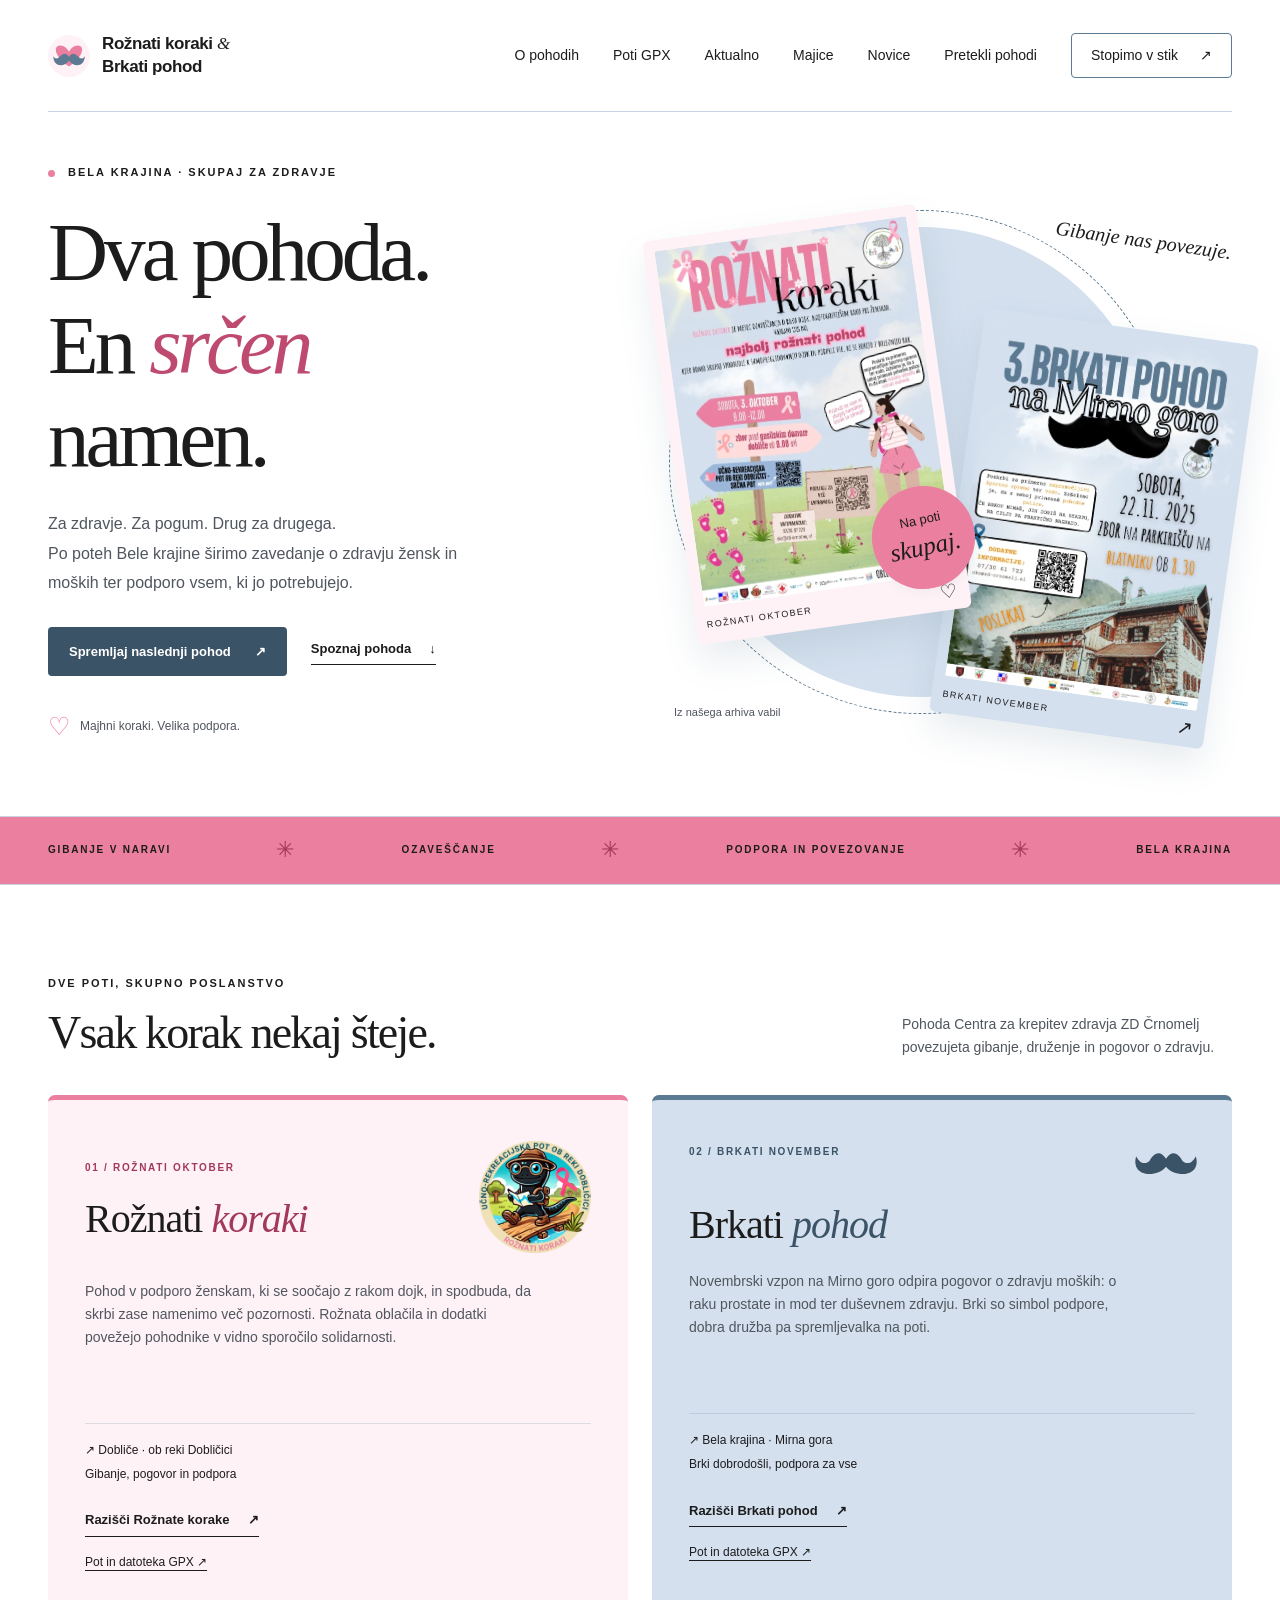
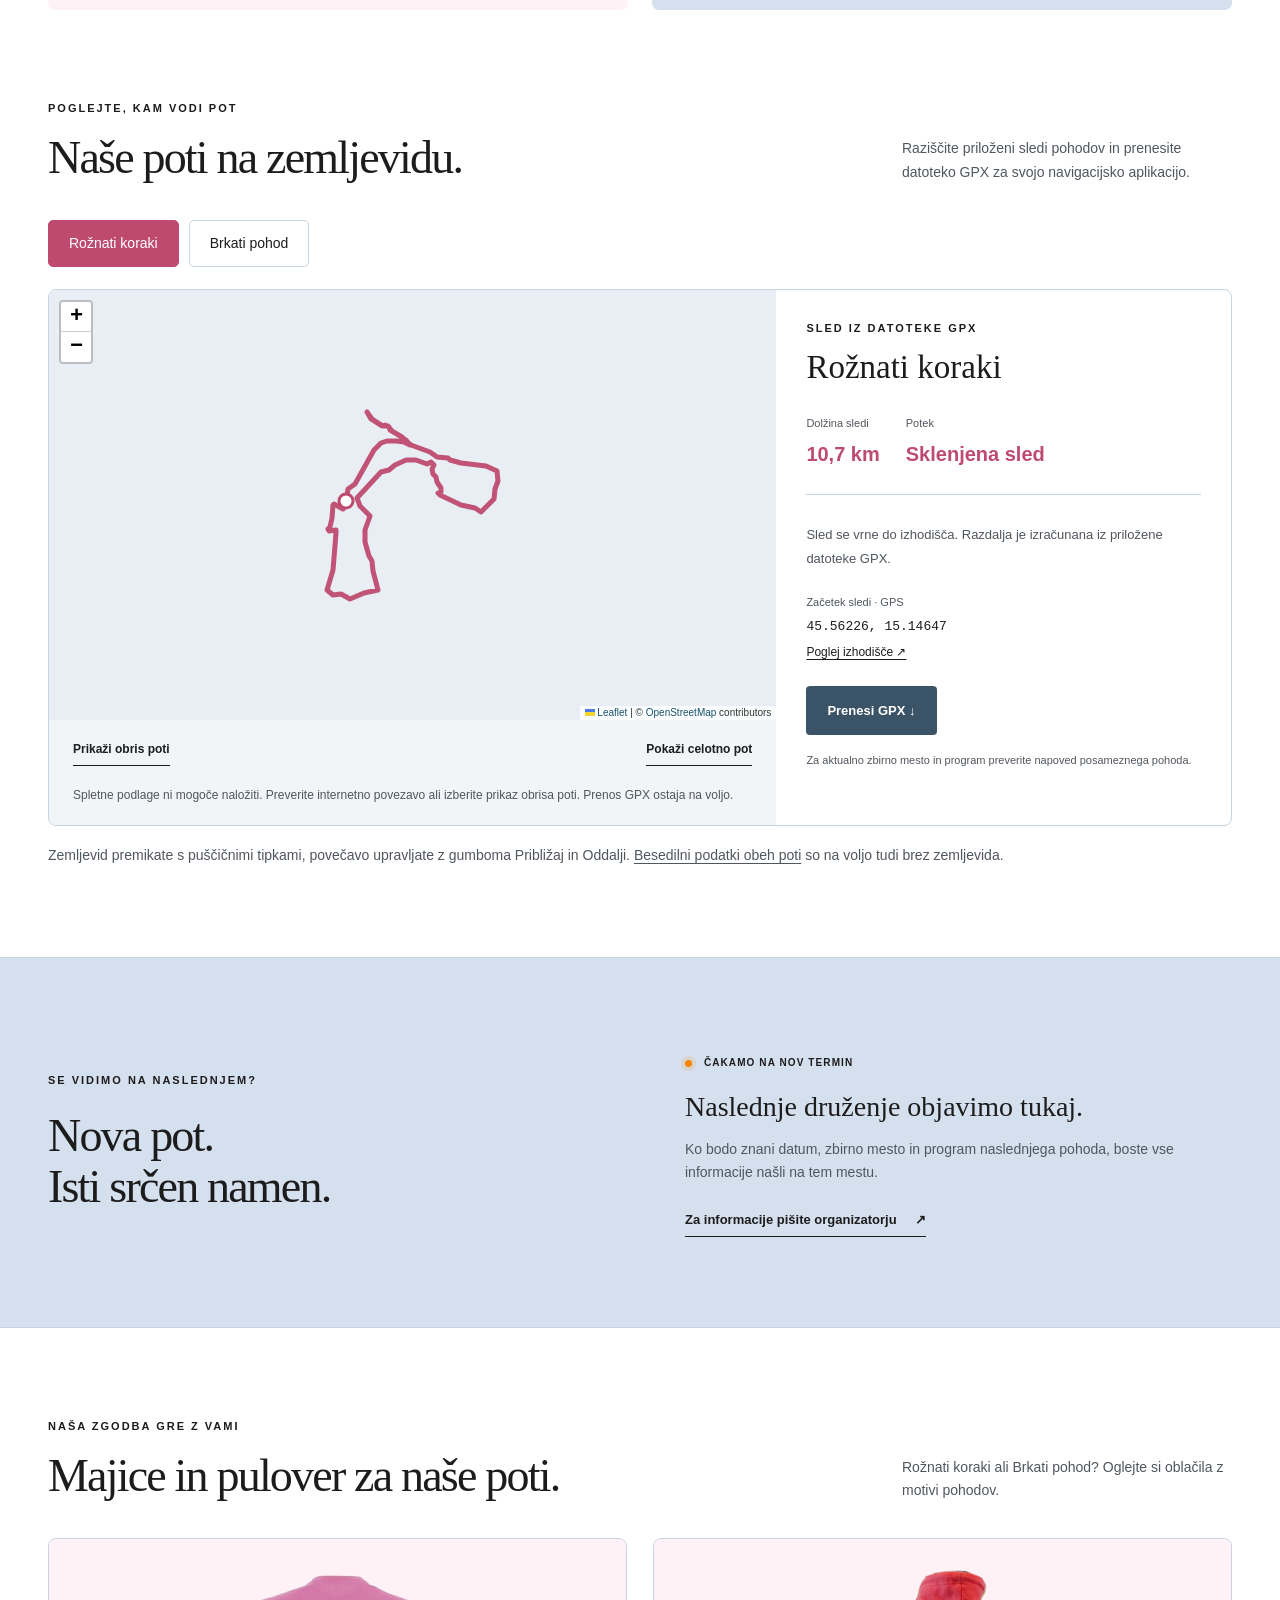
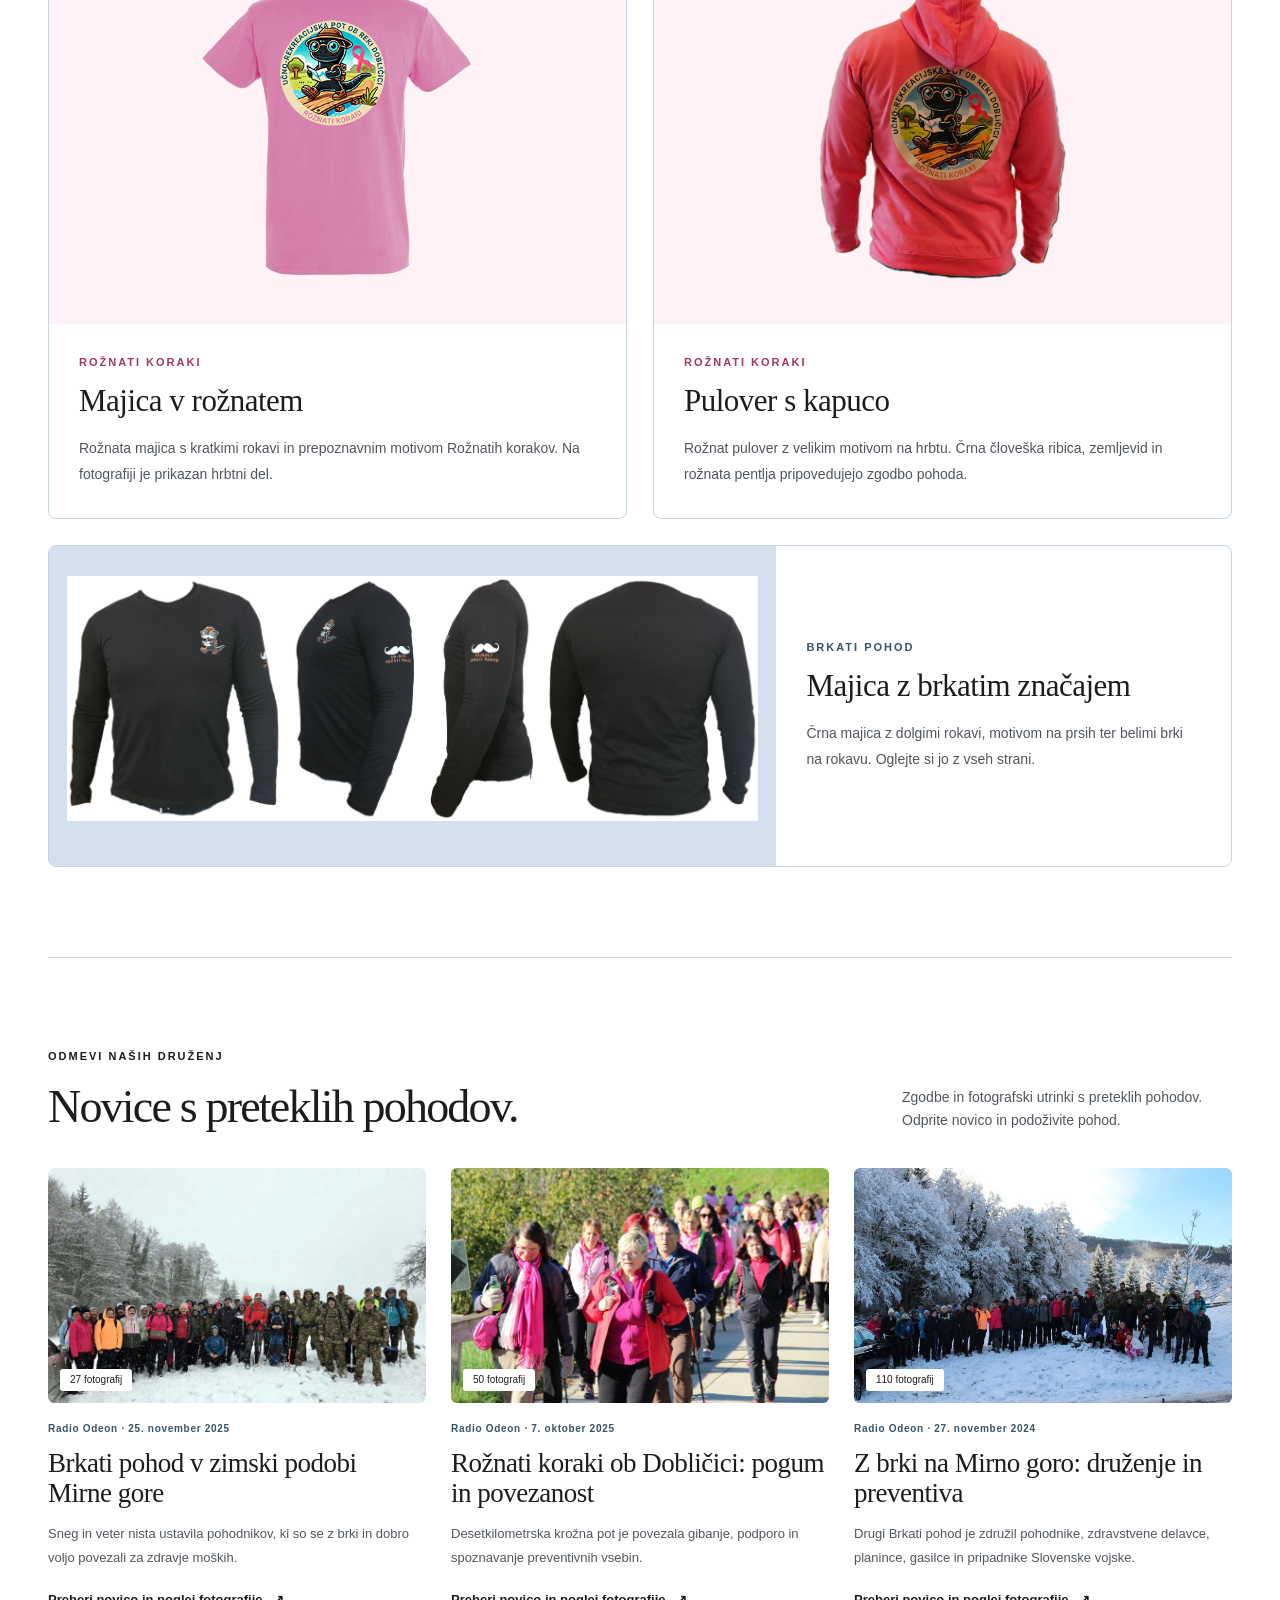
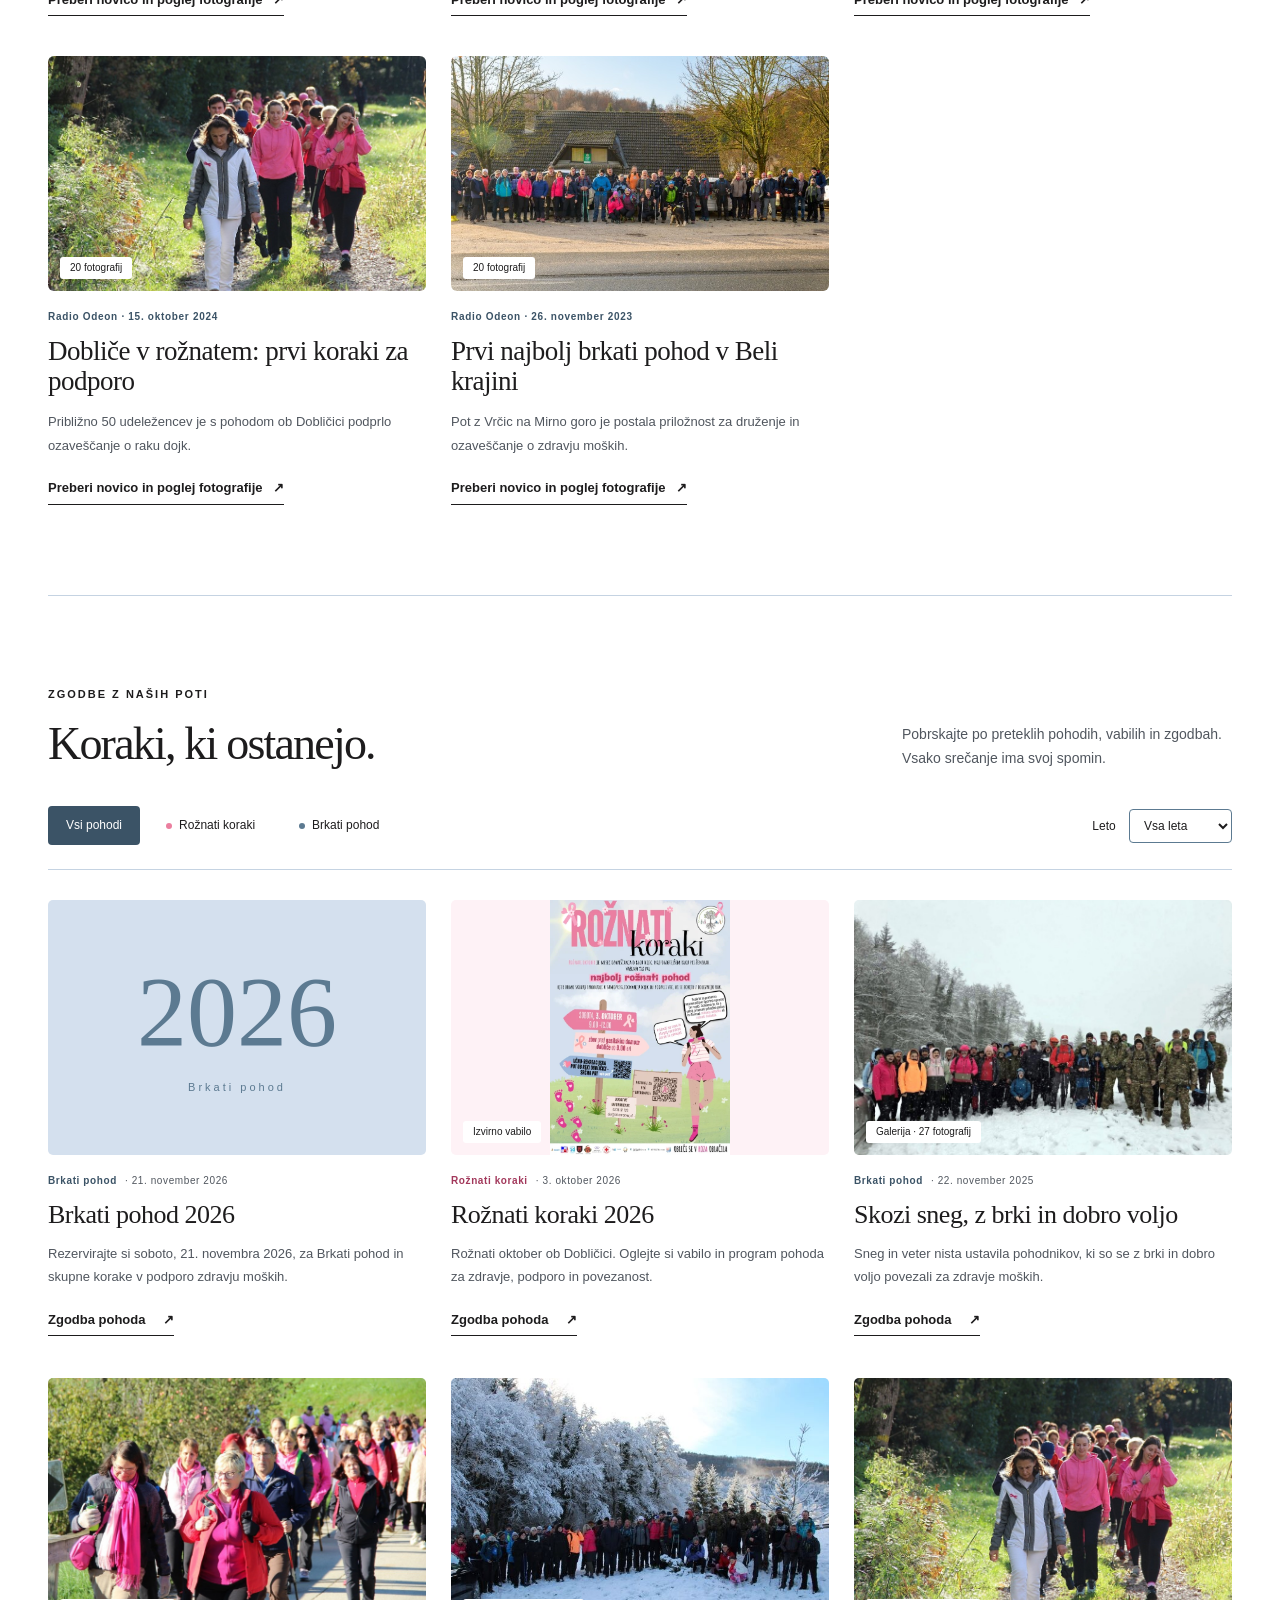
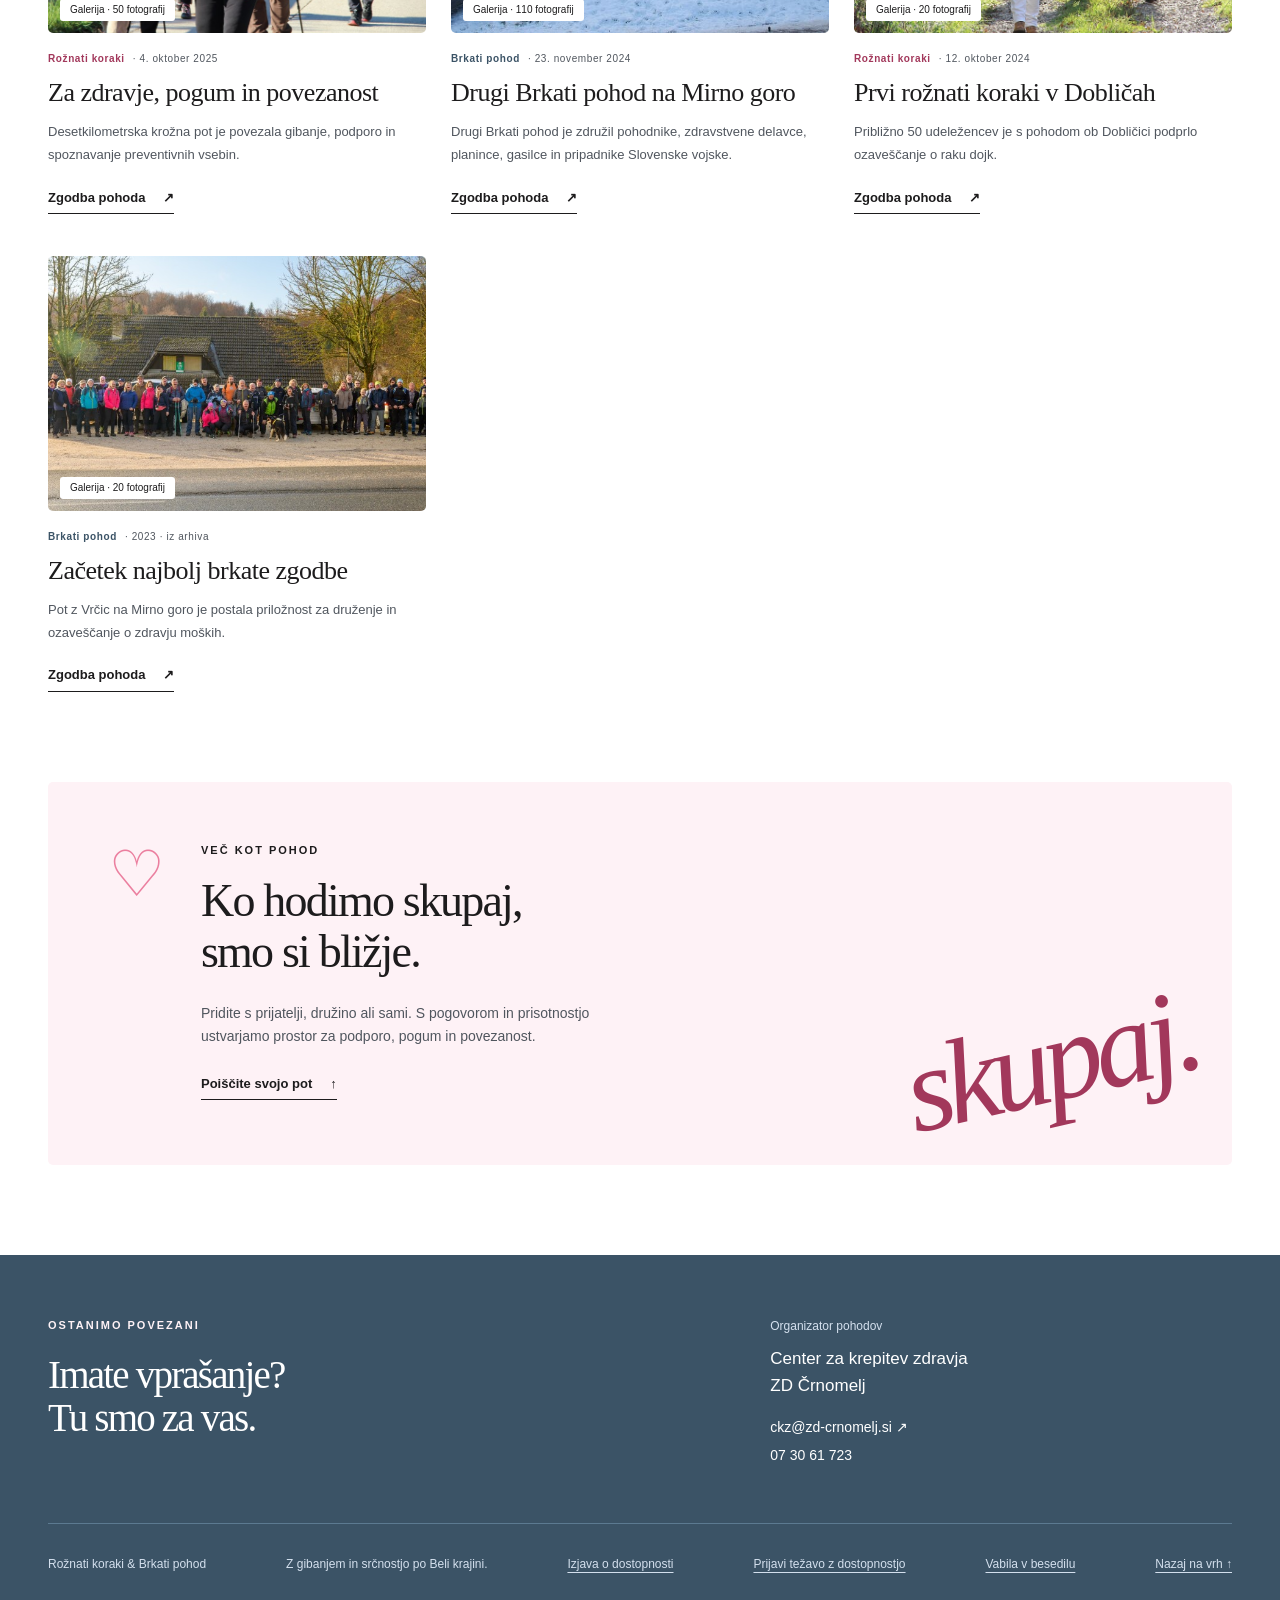
==== public/index.html @ 28a94b9f "Improve website accessibility and add ZDSMA statement" ====
<!doctype html>
<html lang="sl">
<head>
  <meta charset="utf-8">
  <meta name="viewport" content="width=device-width, initial-scale=1">
  <meta name="description" content="Rožnati koraki in Brkati pohod: skupaj za zdravje v Beli krajini. Spoznajte pohoda, spremljajte napovedi in odkrijte pretekla druženja.">
  <meta name="theme-color" content="#d4e0ee">
  <title>Rožnati koraki & Brkati pohod — Skupaj za zdravje</title>
  <link rel="icon" href="assets/branding/mark.svg?v=2" type="image/svg+xml">
  <link rel="stylesheet" href="css/styles.css?v=9">
  <link rel="stylesheet" href="css/accessibility.css?v=1">
  <script src="data/events.js?v=5" defer></script>
  <script src="data/news.js?v=5" defer></script>
  <link rel="stylesheet" href="vendor/leaflet/leaflet.css">
  <script src="vendor/leaflet/leaflet.js" defer></script>
  <script src="data/routes.js?v=2" defer></script>
  <script src="js/app.js?v=7" defer></script>
  <script src="js/routes.js?v=5" defer></script>
</head>
<body>
  <a class="skip" href="#vsebina">Preskoči na vsebino</a>
  <header class="header wrap">
    <a class="brand" href="#" aria-label="Rožnati koraki in Brkati pohod, domov"><img src="assets/branding/mark.svg?v=2" width="42" height="42" alt=""><span>Rožnati koraki <i>&</i><br>Brkati pohod</span></a>
    <button class="menu-toggle" aria-expanded="false" aria-controls="navigation">Meni <span aria-hidden="true">☰</span></button>
    <nav id="navigation" aria-label="Glavna navigacija"><a href="#pohoda">O pohodih</a><a href="#poti">Poti GPX</a><a href="#aktualno">Aktualno</a><a href="#majice">Majice</a><a href="#novice">Novice</a><a href="#arhiv">Pretekli pohodi</a><a href="#kontakt" class="nav-contact">Stopimo v stik <span aria-hidden="true">↗</span></a></nav>
  </header>
  <main id="vsebina" tabindex="-1">
    <section class="hero wrap">
      <div class="hero-copy"><p class="eyebrow"><span class="little-dot"></span> BELA KRAJINA · SKUPAJ ZA ZDRAVJE</p><h1>Dva pohoda.<br>En <em>srčen</em><br>namen.</h1><p class="intro">Za zdravje. Za pogum. Drug za drugega.<br>Po poteh Bele krajine širimo zavedanje o zdravju žensk in moških ter podporo vsem, ki jo potrebujejo.</p><div class="hero-actions"><a class="button dark" href="#aktualno">Spremljaj naslednji pohod <span aria-hidden="true">↗</span></a><a class="text-link" href="#pohoda">Spoznaj pohoda <span aria-hidden="true">↓</span></a></div><div class="hero-note"><span aria-hidden="true">♡</span> Majhni koraki. Velika podpora.</div></div>
      <div class="hero-art" role="group" aria-label="Vabili na Rožnate korake in Brkati pohod"><div class="orbit"></div><span class="art-label">Gibanje nas povezuje.</span><a class="poster poster-pink" href="vabila.html#roznati-2026"><img src="assets/vabila/roznati-2026.webp" alt="Letak Rožnati koraki, 3. oktober 2026" fetchpriority="high"><span>ROŽNATI OKTOBER <b>♡</b></span></a><a class="poster poster-blue" href="vabila.html#brkati-2025"><img src="assets/vabila/brkati-2025.webp" alt="Letak 3. Brkati pohod, 22. november 2025"><span>BRKATI NOVEMBER <b>↗</b></span></a><span class="round-note" aria-hidden="true">Na poti<br><em>skupaj.</em></span><p class="art-footnote">Iz našega arhiva vabil</p></div>
    </section>
    <div class="values-strip"><div class="wrap"><span>GIBANJE V NARAVI</span><i aria-hidden="true">✳</i><span>OZAVEŠČANJE</span><i aria-hidden="true">✳</i><span>PODPORA IN POVEZOVANJE</span><i aria-hidden="true">✳</i><span>BELA KRAJINA</span></div></div>
    <section id="pohoda" tabindex="-1" class="section wrap"><div class="section-heading"><div><p class="eyebrow">DVE POTI, SKUPNO POSLANSTVO</p><h2>Vsak korak nekaj šteje.</h2></div><p>Pohoda Centra za krepitev zdravja ZD Črnomelj povezujeta gibanje, druženje in pogovor o zdravju.</p></div><div class="walks">
      <article class="walk pink"><div class="walk-identity"><div><span class="walk-season">01 / ROŽNATI OKTOBER</span><h3>Rožnati <em>koraki</em></h3></div><a class="walk-logo" href="assets/Logo/Roznati%20koraki/Logo_URPORD_Rožnati_koraki.png" target="_blank" rel="noopener" aria-label="Povečaj logotip Rožnatih korakov"><img src="assets/Logo/Roznati%20koraki/Logo_URPORD_Rožnati_koraki.png" alt="Logotip Rožnatih korakov: črna človeška ribica z zemljevidom in rožnato pentljo" width="112" height="112" loading="lazy"></a></div><p>Pohod v podporo ženskam, ki se soočajo z rakom dojk, in spodbuda, da skrbi zase namenimo več pozornosti. Rožnata oblačila in dodatki povežejo pohodnike v vidno sporočilo solidarnosti.</p><div class="walk-meta"><span>↗ Dobliče · ob reki Dobličici</span><span>Gibanje, pogovor in podpora</span></div><button class="text-link" data-walk="roznati">Razišči Rožnate korake <span aria-hidden="true">↗</span></button><a class="walk-route-link" href="#poti" data-show-route="roznati">Pot in datoteka GPX ↗</a></article>
      <article class="walk blue"><span class="walk-season">02 / BRKATI NOVEMBER</span><svg class="walk-symbol moustache" viewBox="0 0 120 50" aria-hidden="true"><path d="M60 19C47-2 34 13 29 23 16 34 7 20 4 14-7 53 42 56 60 34 78 56 127 53 116 14 113 20 104 34 91 23 86 13 73-2 60 19Z" fill="currentColor"/></svg><h3>Brkati <em>pohod</em></h3><p>Novembrski vzpon na Mirno goro odpira pogovor o zdravju moških: o raku prostate in mod ter duševnem zdravju. Brki so simbol podpore, dobra družba pa spremljevalka na poti.</p><div class="walk-meta"><span>↗ Bela krajina · Mirna gora</span><span>Brki dobrodošli, podpora za vse</span></div><button class="text-link" data-walk="brkati">Razišči Brkati pohod <span aria-hidden="true">↗</span></button><a class="walk-route-link" href="#poti" data-show-route="brkati">Pot in datoteka GPX ↗</a></article>
    </div></section>
    <section id="poti" tabindex="-1" class="section wrap" aria-labelledby="poti-title">
      <div class="section-heading"><div><p class="eyebrow">POGLEJTE, KAM VODI POT</p><h2 id="poti-title">Naše poti na zemljevidu.</h2></div><p>Raziščite priloženi sledi pohodov in prenesite datoteko GPX za svojo navigacijsko aplikacijo.</p></div>
      <div class="route-selector" role="group" aria-label="Izberi pohodniško pot"><button data-route="roznati" aria-pressed="true">Rožnati koraki</button><button data-route="brkati" aria-pressed="false">Brkati pohod</button></div>
      <div class="route-layout"><div class="route-visual"><div class="route-stage"><div id="route-outline"></div><div id="route-map" hidden role="region" aria-label="Interaktivni zemljevid poti" aria-describedby="route-access-help"></div></div><div class="route-map-actions"><button id="route-map-toggle" class="text-link" aria-controls="route-map" aria-expanded="false">Odpri interaktivni zemljevid</button><button id="route-fit" class="text-link" hidden>Pokaži celotno pot</button></div><p id="route-map-status" class="route-status" role="status" hidden></p></div><div class="route-details"><p class="eyebrow">SLED IZ DATOTEKE GPX</p><h3 id="route-title">Rožnati koraki</h3><dl class="route-stats"><div><dt>Dolžina sledi</dt><dd id="route-length">10,7 km</dd></div><div><dt>Potek</dt><dd id="route-shape">Sklenjena sled</dd></div></dl><p id="route-note">Sled se vrne do izhodišča. Razdalja je izračunana iz priložene datoteke GPX.</p><div class="route-coordinates"><span>Začetek sledi · GPS</span><code id="route-start">45.56226, 15.14647</code><a id="route-start-link" class="source-link" href="https://www.openstreetmap.org/?mlat=45.56226&amp;mlon=15.14647#map=16/45.56226/15.14647" target="_blank" rel="noopener">Poglej izhodišče ↗</a></div><a id="route-download" class="button dark" href="assets/gpx/Roznati-koraki.gpx" download>Prenesi GPX ↓</a><p class="route-small">Za aktualno zbirno mesto in program preverite napoved posameznega pohoda.</p></div></div>
      <p id="route-access-help" class="route-help">Zemljevid premikate s puščičnimi tipkami, povečavo upravljate z gumboma Približaj in Oddalji. <a href="vabila.html#poti">Besedilni podatki obeh poti</a> so na voljo tudi brez zemljevida.</p>
      <noscript><p>Obe datoteki lahko prenesete tudi neposredno: <a href="assets/gpx/Roznati-koraki.gpx" download>Rožnati koraki – GPX</a> in <a href="assets/gpx/Brkati-pohod.gpx" download>Brkati pohod – GPX</a>. Za prikaz poti omogočite JavaScript.</p></noscript>
    </section>
    <section id="aktualno" tabindex="-1" class="section upcoming-section"><div class="wrap upcoming"><div><p class="eyebrow">SE VIDIMO NA NASLEDNJEM?</p><h2>Nova pot.<br>Isti srčen namen.</h2></div><div id="upcoming-content"><span class="status"><span class="little-dot"></span> ČAKAMO NA NOV TERMIN</span><h3>Naslednje druženje objavimo tukaj.</h3><p>Ko bodo znani datum, zbirno mesto in program naslednjega pohoda, boste vse informacije našli na tem mestu.</p><a class="text-link" href="mailto:ckz@zd-crnomelj.si">Za informacije pišite organizatorju <span aria-hidden="true">↗</span></a></div></div></section>
    <section id="majice" tabindex="-1" class="section wrap" aria-labelledby="majice-title">
      <div class="section-heading"><div><p class="eyebrow">NAŠA ZGODBA GRE Z VAMI</p><h2 id="majice-title">Majice in pulover za naše poti.</h2></div><p>Rožnati koraki ali Brkati pohod? Oglejte si oblačila z motivi pohodov.</p></div>
      <div class="merch-grid">
        <article class="product-card product-pink">
          <div class="product-image"><img src="assets/majice/roznati-koraki/majica_in_logo-Orchid_pink_crop.png" alt="Rožnata majica s kratkimi rokavi in logotipom Rožnatih korakov na hrbtu" width="412" height="458" loading="lazy"></div>
          <div class="product-copy"><p class="eyebrow">ROŽNATI KORAKI</p><h3>Majica v rožnatem</h3><p>Rožnata majica s kratkimi rokavi in prepoznavnim motivom Rožnatih korakov. Na fotografiji je prikazan hrbtni del.</p></div>
        </article>
        <article class="product-card product-pink">
          <div class="product-image"><img src="assets/majice/roznati-koraki/Pulover_zadnji_del_candyfloss_pink.png" alt="Rožnat pulover s kapuco in logotipom Rožnatih korakov na hrbtu" width="1251" height="1571" loading="lazy"></div>
          <div class="product-copy"><p class="eyebrow">ROŽNATI KORAKI</p><h3>Pulover s kapuco</h3><p>Rožnat pulover z velikim motivom na hrbtu. Črna človeška ribica, zemljevid in rožnata pentlja pripovedujejo zgodbo pohoda.</p></div>
        </article>
        <article class="product-card product-blue product-wide">
          <div class="product-image"><img src="assets/majice/brkati-pohod/Majica-Brkati_pohod.png" alt="Črna majica Brkatega pohoda z dolgimi rokavi, prikazana spredaj, s strani in zadaj" width="5846" height="2065" loading="lazy"></div>
          <div class="product-copy"><p class="eyebrow">BRKATI POHOD</p><h3>Majica z brkatim značajem</h3><p>Črna majica z dolgimi rokavi, motivom na prsih ter belimi brki na rokavu. Oglejte si jo z vseh strani.</p></div>
        </article>
      </div>
    </section>
    <section id="novice" tabindex="-1" class="section wrap"><div class="section-heading"><div><p class="eyebrow">ODMEVI NAŠIH DRUŽENJ</p><h2>Novice s preteklih pohodov.</h2></div><p>Zgodbe in fotografski utrinki s preteklih pohodov. Odprite novico in podoživite pohod.</p></div><div id="news-grid" class="news-grid"></div><noscript><p>Za odpiranje novic in fotografskih galerij omogočite JavaScript.</p></noscript></section>
    <section id="arhiv" tabindex="-1" class="section wrap"><div class="section-heading"><div><p class="eyebrow">ZGODBE Z NAŠIH POTI</p><h2>Koraki, ki ostanejo.</h2></div><p>Pobrskajte po preteklih pohodih, vabilih in zgodbah. Vsako srečanje ima svoj spomin.</p></div><div class="filter-bar"><div class="filters" role="group" aria-label="Vrsta pohoda"><button class="active" data-filter="all" aria-pressed="true">Vsi pohodi</button><button data-filter="roznati" aria-pressed="false"><span class="filter-dot pink-dot"></span>Rožnati koraki</button><button data-filter="brkati" aria-pressed="false"><span class="filter-dot blue-dot"></span>Brkati pohod</button></div><label class="year-label">Leto <select id="year-filter" aria-label="Izberi leto"><option value="all">Vsa leta</option></select></label></div><p id="result-count" class="sr-only" role="status"></p><div id="event-grid" class="event-grid"></div><noscript><p>Za filtriranje dogodkov in galerijo omogočite JavaScript. <a href="vabila.html">Vsa vabila preberite v besedilni obliki.</a></p></noscript></section>
    <section class="together wrap"><span class="together-mark" aria-hidden="true">♡</span><div><p class="eyebrow">VEČ KOT POHOD</p><h2>Ko hodimo skupaj,<br>smo si bližje.</h2><p>Pridite s prijatelji, družino ali sami. S pogovorom in prisotnostjo ustvarjamo prostor za podporo, pogum in povezanost.</p><a class="text-link" href="#pohoda">Poiščite svojo pot <span aria-hidden="true">↑</span></a></div><span class="together-word" aria-hidden="true">skupaj.</span></section>
  </main>
  <footer id="kontakt" tabindex="-1" class="footer"><div class="wrap footer-main"><div><p class="eyebrow">OSTANIMO POVEZANI</p><h2>Imate vprašanje?<br>Tu smo za vas.</h2></div><div class="contact"><p>Organizator pohodov</p><h3>Center za krepitev zdravja<br>ZD Črnomelj</h3><a href="mailto:ckz@zd-crnomelj.si">ckz@zd-crnomelj.si ↗</a><a href="tel:+38673061723">07 30 61 723</a></div></div><div class="wrap footer-bottom"><span>Rožnati koraki & Brkati pohod</span><span>Z gibanjem in srčnostjo po Beli krajini.</span><a href="dostopnost.html">Izjava o dostopnosti</a><a href="dostopnost.html#povratne-informacije">Prijavi težavo z dostopnostjo</a><a href="vabila.html">Vabila v besedilu</a><a href="#">Nazaj na vrh ↑</a></div></footer>
  <dialog id="event-dialog" aria-labelledby="dialog-title"><button class="dialog-close" aria-label="Zapri podrobnosti">×</button><div id="dialog-content"></div></dialog>
</body>
</html>
---- public/css/styles.css ----
@charset "UTF-8";
/* Barve iz vabil: rožnata #EB7F9F, modra #5C7A91,
   svetlo modra #D4E0EE, oranžna #FB8500; temne različice za berljivo besedilo. */
:root{--paper:#ffffff;--ink:#1d1c1d;--muted:#50565e;--pink:#eb7f9f;--pink-ink:#a2385b;--pink-heading:#bf4a70;--pink-light:#fef2f6;--blue:#5c7a91;--blue-ink:#3b5366;--blue-light:#d4e0ee;--orange:#fb8500;--line:#c5d3e2;--serif:Georgia,'Times New Roman',serif}
*{box-sizing:border-box}html{scroll-behavior:smooth;scroll-padding-top:32px}body{margin:0;background:var(--paper);color:var(--ink);font-family:'Segoe UI',Arial,sans-serif;font-size:16px;line-height:1.65}body.modal-open{overflow:hidden}button,input,select{font:inherit}button,a,select{-webkit-tap-highlight-color:transparent}button,a{touch-action:manipulation}a{color:inherit;text-decoration:none}button{cursor:pointer;color:inherit}img{max-width:100%;display:block}button{border:0}button:disabled{cursor:default;opacity:.4}a:focus-visible,button:focus-visible,select:focus-visible{outline:3px solid var(--pink);outline-offset:5px}h1,h2,h3,p{margin:0}h1,h2,h3{font-weight:400}h1,h2,h3{font-family:var(--serif);line-height:1.12}em{font-weight:400}p{color:var(--muted)}.wrap{max-width:1240px;width:calc(100% - 96px);margin-inline:auto}.header{height:112px;display:flex;align-items:center;justify-content:space-between;border-bottom:1px solid var(--line)}.brand{display:flex;align-items:center;gap:12px;font-size:17px;font-weight:650;line-height:1.3;letter-spacing:-.4px}.brand i{font-family:var(--serif);font-weight:400}.header nav{display:flex;align-items:center;gap:34px;font-size:14px}.header nav a:hover{color:var(--pink-ink)}.nav-contact{border:1px solid var(--blue);padding:10px 19px;border-radius:4px}.nav-contact span{margin-left:18px}.menu-toggle{display:none}.hero{display:grid;grid-template-columns:1.05fr 1fr;align-items:center;min-height:696px;padding-top:52px;padding-bottom:68px;gap:30px}.eyebrow{font-size:11px;letter-spacing:2px;font-weight:650;color:var(--ink);line-height:1.6}.little-dot{display:inline-block;width:7px;height:7px;border-radius:50%;background:var(--pink);margin-right:8px;vertical-align:middle}h1{font-size:clamp(62px,6.5vw,88px);letter-spacing:-4px;margin:24px 0}h1 em{color:var(--pink-heading)}.intro{font-size:16px;max-width:435px;line-height:1.85}.hero-actions{display:flex;align-items:center;gap:24px;margin-top:29px;flex-wrap:wrap}.button{display:inline-flex;align-items:center;justify-content:center;gap:24px;padding:14px 21px;border-radius:4px;font-size:13px;font-weight:600}.dark{background:var(--blue-ink);color:white}.dark:hover{background:var(--blue-ink)}.text-link{display:inline-flex;align-items:center;gap:18px;background:none;font-weight:600;font-size:13px;padding:0 0 5px;border-bottom:1px solid currentColor}.text-link:hover{color:var(--pink-ink)}.hero-note{display:flex;align-items:center;gap:10px;font-size:12px;margin-top:30px;color:var(--muted)}.hero-note span{font-size:25px;color:var(--pink)}.hero-art{position:relative;height:510px}.orbit{position:absolute;width:470px;height:470px;max-width:100%;border-radius:50%;background:var(--blue-light);left:3%;top:26px}.orbit:after{content:'';position:absolute;inset:-17px;border:1px dashed var(--blue);border-radius:50%}.poster{position:absolute;width:49%;padding:11px 11px 0;border-radius:6px;box-shadow:0 17px 35px #5c7a9124}.poster img{width:100%;aspect-ratio:565/800;object-fit:cover;border-radius:2px}.poster span{height:37px;display:flex;justify-content:space-between;align-items:center;font-size:9px;letter-spacing:1.4px}.poster b{font-size:19px;font-weight:400}.poster-pink{left:0;top:20px;background:var(--pink-light);transform:rotate(-8deg);z-index:2}.poster-blue{right:0;top:124px;background:var(--blue-light);transform:rotate(8deg)}.poster-pink:hover{transform:rotate(-5deg) translateY(-5px)}.poster-blue:hover{transform:rotate(5deg) translateY(-5px);z-index:3}.art-label{position:absolute;top:23px;right:0;font-family:var(--serif);font-style:italic;transform:rotate(8deg);font-size:20px}.round-note{position:absolute;z-index:4;left:36%;top:56%;width:103px;height:103px;display:flex;flex-direction:column;justify-content:center;align-items:center;background:var(--pink);border:1px solid var(--pink);border-radius:50%;box-shadow:0 4px 10px #5c7a9110;transform:rotate(-12deg);font-size:13px;line-height:1.4}.round-note em{font-family:var(--serif);font-size:25px}.art-footnote{position:absolute;bottom:-10px;left:5px;font-size:11px}.values-strip{border-block:1px solid var(--line);background:var(--pink)}.values-strip .wrap{display:flex;align-items:center;justify-content:space-between;gap:20px;min-height:67px;font-size:10px;letter-spacing:1.8px;font-weight:600}.values-strip i{font-size:22px;font-weight:400;font-style:normal;color:var(--pink-ink)}.section{padding-block:90px}.section-heading{display:flex;align-items:end;justify-content:space-between;gap:40px;margin-bottom:36px}.section-heading h2{margin-top:15px}h2{font-size:46px;letter-spacing:-1.8px}.section-heading>p{max-width:330px;font-size:14px}.walks{display:grid;grid-template-columns:1fr 1fr;gap:24px}.walk{position:relative;padding:37px;border-radius:7px;overflow:hidden}.pink{background:var(--pink-light);--accent:var(--pink-ink);border-top:5px solid var(--pink)}.blue{background:var(--blue-light);--accent:var(--blue-ink);border-top:5px solid var(--blue)}.walk-season{font-size:10px;font-weight:650;letter-spacing:1.7px;color:var(--accent)}.walk-symbol{position:absolute;right:34px;top:32px;font-size:57px;color:var(--accent);line-height:1}.moustache{width:64px;height:34px;top:45px}.walk h3{font-size:40px;margin:40px 0 22px;letter-spacing:-1px}.walk h3 em{color:var(--accent)}.walk p{font-size:14px;color:var(--muted);max-width:455px;min-height:116px}.walk-meta{border-top:1px solid #5c7a9133;display:flex;flex-direction:column;gap:4px;margin-top:27px;padding-top:17px;font-size:12px}.walk .text-link{margin-top:25px}.upcoming-section{background:var(--blue-light);border-block:1px solid var(--line)}.upcoming{display:grid;grid-template-columns:1fr 1fr;gap:90px;align-items:center}.upcoming h2{margin-top:20px}.upcoming h3{font-size:28px;margin:16px 0}.upcoming p:not(.eyebrow){font-size:14px}.upcoming .text-link{margin-top:25px}.status{font-size:10px;font-weight:650;letter-spacing:1.1px}.status .little-dot{background:var(--orange);box-shadow:0 0 0 4px #fb850022}.filter-bar{display:flex;justify-content:space-between;gap:20px;align-items:center;border-bottom:1px solid var(--line);padding-bottom:24px;margin-bottom:30px}.filters{display:flex;gap:8px;flex-wrap:wrap}.filters button{padding:9px 17px;border-radius:4px;border:1px solid transparent;background:transparent;font-size:12px}.filters button:hover{border-color:var(--blue)}.filters button.active{background:var(--blue-ink);color:white}.filter-dot{display:inline-block;width:6px;height:6px;border-radius:50%;margin-right:7px}.pink-dot{background:var(--pink)}.blue-dot{background:var(--blue)}.year-label{font-size:12px;white-space:nowrap}.year-label select{margin-left:10px;border:1px solid var(--blue);padding:8px 27px 8px 10px;background:transparent;color:var(--ink);border-radius:4px;font-size:12px}.event-grid{display:grid;grid-template-columns:repeat(3,1fr);gap:42px 25px}.event-card{min-width:0}.event-image{width:100%;height:255px;position:relative;overflow:hidden;border-radius:5px;background:var(--blue-light);display:flex;justify-content:center;align-items:center;padding:0}.event-image img{height:100%;width:100%;object-fit:contain;transition:transform .35s}.event-image:hover img{transform:scale(1.04)}.event-image.roznati{background:var(--pink-light)}.event-image.brkati{background:var(--blue-light)}.image-label{position:absolute;bottom:12px;left:12px;background:var(--paper);padding:3px 10px;border-radius:3px;font-size:10px;color:var(--ink)}.archive-graphic{font-size:100px;font-family:var(--serif);color:var(--blue);line-height:1;text-align:center}.archive-graphic small{font-family:'Segoe UI',sans-serif;font-size:11px;display:block;letter-spacing:3px;margin-top:20px}.event-meta{font-size:10px;letter-spacing:.6px;margin:18px 0 10px;display:flex;align-items:center;gap:8px;color:var(--muted)}.event-meta .tag{color:var(--pink-ink);font-weight:650}.event-meta .tag.brkati{color:var(--blue-ink)}.event-card h3{font-size:26px;letter-spacing:-.5px;margin-bottom:13px}.event-card>p{font-size:13px;line-height:1.8}.event-card .text-link{margin-top:20px}.empty-results{grid-column:1/-1;text-align:center;padding:50px;border:1px dashed var(--line);border-radius:4px}.together{padding:60px 60px 65px;background:var(--pink-light);position:relative;display:flex;gap:36px;overflow:hidden;border-radius:5px;margin-bottom:90px}.together-mark{font-size:64px;color:var(--pink);line-height:1}.together h2{margin:15px 0 24px}.together p:not(.eyebrow){font-size:14px;max-width:445px}.together .text-link{margin-top:25px}.together-word{position:absolute;right:35px;bottom:5px;font-size:120px;font-family:var(--serif);font-style:italic;letter-spacing:-7px;color:var(--pink);transform:rotate(-13deg);pointer-events:none}.footer{background:var(--blue-ink);color:#ffffff;padding-top:62px}.footer .eyebrow{color:var(--pink)}.footer h2{font-size:39px;margin-top:18px}.footer-main{display:flex;justify-content:space-between;padding-bottom:55px;gap:35px}.contact{width:39%}.contact p{color:var(--blue-light);font-size:12px}.contact h3{font-family:inherit;font-size:17px;line-height:1.6;margin:8px 0 17px}.contact a{display:block;font-size:14px;margin-top:5px}.contact a:hover{color:var(--pink)}.footer-bottom{border-top:1px solid var(--blue);display:flex;gap:24px;justify-content:space-between;padding-block:23px;font-size:10px;color:var(--blue-light)}.sr-only,.skip:not(:focus){position:absolute;width:1px;height:1px;overflow:hidden;clip-path:inset(50%);white-space:nowrap}.skip:focus{position:fixed;z-index:20;top:10px;left:10px;background:white;padding:10px}dialog{border:0;border-radius:10px;width:min(900px,calc(100% - 30px));max-height:90vh;padding:40px;color:var(--ink);background:var(--paper)}dialog::backdrop{background:#1d1c1dcc;backdrop-filter:blur(4px)}.dialog-close{position:sticky;float:right;top:0;margin:-20px -20px 0 0;border-radius:50%;height:40px;width:40px;font-size:29px;background:var(--blue-light);z-index:2;line-height:1}.detail-head{padding-right:24px}.detail-head h2{font-size:37px;margin:12px 0 25px}.detail-layout{display:grid;grid-template-columns:200px 1fr;gap:28px}.detail-poster{border-radius:5px}.detail-layout p{font-size:14px;margin-bottom:14px}.detail-info{display:flex;gap:15px;flex-wrap:wrap;font-size:12px;background:var(--blue-light);padding:15px;border-radius:5px;margin:20px 0}.source-link{font-size:12px;text-decoration:underline;text-underline-offset:3px}.gallery{border-top:1px solid var(--line);padding-top:28px;margin-top:30px}.gallery h3{font-size:25px;margin-bottom:16px}.gallery-empty{padding:25px;background:var(--pink-light);border-radius:4px;font-size:14px}.gallery-frame{position:relative;background:#1d1c1d;border-radius:5px;overflow:hidden}.gallery-frame img{width:100%;height:440px;object-fit:contain}.gallery-caption{font-size:12px;margin-top:8px;min-height:20px}.gallery-controls{display:flex;justify-content:space-between;align-items:center;margin-top:14px;gap:10px}.gallery-controls button{border:1px solid var(--blue);border-radius:4px;background:transparent;padding:8px 15px;min-width:44px}.gallery-controls button:hover{background:var(--blue-light)}.gallery-controls span{font-size:12px}.gallery-loading{font-size:13px;margin:12px 0}.gallery-error{background:var(--pink-light);color:var(--pink-ink);padding:12px;border-radius:4px;font-size:13px}.poster-caption{font-size:11px;margin-top:8px;display:block}.calendar-link{margin-top:18px}
@media(min-width:1450px){.hero{min-height:735px}.hero-art{height:550px}.poster{width:47%}.poster-blue{top:142px}}
@media(max-width:1050px){.wrap{width:calc(100% - 56px)}.header nav{gap:22px}.hero{gap:24px;min-height:620px}.hero-art{height:420px}.poster-blue{top:110px}.art-label{font-size:16px}.round-note{width:83px;height:83px;top:57%}.round-note em{font-size:21px}h1{font-size:70px}.hero-actions{gap:18px}.orbit{height:350px;width:350px}.art-footnote{bottom:-8px}.walk{padding:27px}.walk h3{font-size:34px}.walk p{min-height:140px}.event-image{height:225px}.section-heading>p{max-width:290px}.together-word{right:20px;font-size:90px}.upcoming{gap:45px}}
@media(max-width:760px){.wrap{width:calc(100% - 40px)}.header{height:88px;position:relative}.brand{font-size:15px}.brand img{width:36px;height:36px}.menu-toggle{display:block;padding:10px 0 10px 15px;background:none;font-size:13px}.menu-toggle span{margin-left:7px}.header nav{display:none;position:absolute;top:87px;left:-20px;right:-20px;background:var(--paper);padding:24px;z-index:10;box-shadow:0 12px 15px #5c7a9115;align-items:stretch}.header nav.open{display:flex;flex-direction:column}.nav-contact{align-self:flex-start}.hero{grid-template-columns:1fr;padding-top:42px;padding-bottom:35px;gap:30px}.hero-copy{max-width:570px}.eyebrow{font-size:10px;letter-spacing:1.5px}h1{font-size:70px;line-height:1.01;letter-spacing:-3px;margin:23px 0}.intro{font-size:15px;max-width:440px}.hero-note{margin-top:23px}.hero-art{width:min(450px,100%);margin:auto;height:470px}.poster{width:46%}.poster-pink{left:6px}.poster-blue{right:5px;top:95px}.orbit{height:360px;width:360px;max-width:90%;left:5%}.round-note{left:40%;top:48%}.art-label{right:15px;top:6px}.art-footnote{bottom:5px;left:10px}.values-strip .wrap{flex-wrap:wrap;justify-content:center;gap:10px 20px;padding-block:18px;font-size:9px;letter-spacing:1px}.values-strip i{font-size:16px}.values-strip i:last-of-type,.values-strip span:last-child{display:none}.section{padding-block:58px}.section-heading{display:block;margin-bottom:27px}h2{font-size:37px;letter-spacing:-1.3px}.section-heading>p{max-width:420px;margin-top:20px}.walks{grid-template-columns:1fr;gap:17px}.walk{padding:28px}.walk h3{font-size:37px}.walk p{min-height:0;max-width:none}.walk-meta{margin-top:22px}.upcoming{grid-template-columns:1fr;gap:30px}.upcoming h3{font-size:26px}.filter-bar{align-items:flex-start;flex-direction:column;gap:15px}.filters{gap:3px}.filters button{font-size:11px;padding:9px 10px}.event-grid{grid-template-columns:1fr 1fr;gap:32px 17px}.event-image{height:235px}.event-card h3{font-size:24px}.event-meta{flex-wrap:wrap;font-size:9px;gap:4px}.together{padding:35px 27px 70px;gap:15px;margin-bottom:58px}.together-mark{font-size:40px}.together h2{font-size:34px}.together-word{font-size:64px;bottom:-7px;right:15px;opacity:.6}.footer-main{flex-direction:column;gap:32px;padding-bottom:38px}.contact{width:100%}.footer h2{font-size:35px}.footer-bottom{flex-wrap:wrap;gap:10px}.footer-bottom span:nth-child(2){width:100%;order:3}.footer-bottom a{margin-left:auto}dialog{padding:25px}.dialog-close{margin:-13px -13px 0 0}.detail-head h2{font-size:30px}.detail-layout{grid-template-columns:130px 1fr;gap:18px}.detail-layout p{font-size:13px}.gallery-frame img{height:300px}}
@media(max-width:420px){h1{font-size:62px}.hero-actions{gap:22px}.hero-art{height:410px}.orbit{height:310px}.poster-blue{top:100px}.art-footnote{bottom:0}.values-strip .wrap{gap:9px}.event-grid{grid-template-columns:1fr}.event-image{height:320px}.event-meta{font-size:10px}.event-card h3{font-size:27px}.detail-layout{grid-template-columns:1fr}.detail-poster{max-height:260px;width:auto;margin:auto}.poster-caption{text-align:center}.together{gap:12px;padding-inline:20px}.together-mark{font-size:30px}.gallery-controls button{padding-inline:10px}.gallery-frame img{height:240px}}
@media(prefers-reduced-motion:reduce){html{scroll-behavior:auto}*,*:before,*:after{transition:none!important;animation:none!important}}

/* Novice in lokalno shranjene fotografske galerije. */
.news-grid{display:grid;grid-template-columns:repeat(3,minmax(0,1fr));gap:40px 25px}
.news-card{min-width:0}.news-image{display:block;width:100%;padding:0;border-radius:6px;background:var(--blue-light);position:relative;overflow:hidden}
.news-image img{width:100%;height:235px;object-fit:cover}.news-image:hover img{transform:scale(1.035)}
.news-card h3{font-size:27px;letter-spacing:-.5px;margin:10px 0 14px}.news-card>p:not(.news-meta){font-size:13px;line-height:1.8}
.news-meta{font-size:10px;letter-spacing:.7px;margin-top:18px;color:var(--blue-ink);font-weight:600}
.news-card .text-link{margin-top:20px;text-align:left;gap:10px}.news-publication{font-size:12px;margin:-10px 0 24px;color:var(--blue-ink)}
.news-body p{font-size:16px;line-height:1.85;margin-bottom:17px}.news-source{background:var(--blue-light);padding:18px;border-radius:5px;margin-top:24px;overflow-wrap:anywhere}
.news-source p{font-size:12px;margin-bottom:8px}.photo-credit{font-size:12px;line-height:1.7;margin:-4px 0 18px}
.event-image img.photo-cover{object-fit:cover}.gallery-caption{overflow-wrap:anywhere}
#novice{border-bottom:1px solid var(--line)}
@media(max-width:1050px){.header nav{gap:18px}.news-image img{height:200px}}
@media(max-width:760px){.news-grid{grid-template-columns:repeat(2,minmax(0,1fr));gap:30px 18px}.news-card h3{font-size:24px}.news-image img{height:210px}.news-body p{font-size:14px}}
@media(max-width:500px){.news-grid{grid-template-columns:1fr}.news-image img{height:240px}.news-card h3{font-size:27px}}

/* Oblačila in dodani logotip Rožnatih korakov. */
.walk-identity{display:flex;align-items:center;justify-content:space-between;gap:20px;margin-bottom:22px;min-height:121px}
.walk-identity h3{margin:17px 0 0}.walk-logo{flex:0 0 112px}.walk-logo img{width:112px;height:112px;object-fit:contain}
#majice{border-bottom:1px solid var(--line)}
.merch-grid{display:grid;grid-template-columns:repeat(2,minmax(0,1fr));gap:26px}
.product-card{border:1px solid var(--line);border-radius:8px;overflow:hidden;min-width:0}
.product-image{display:flex;position:relative;justify-content:center;align-items:center;padding:30px 25px 45px;min-height:385px;background:var(--pink-light)}
.product-image img{width:100%;height:310px;object-fit:contain}
.product-copy{padding:30px}.product-copy h3{font-size:31px;margin:12px 0 18px;letter-spacing:-.5px}
.product-copy>p:not(.eyebrow){font-size:14px;line-height:1.85}.product-copy .eyebrow{color:var(--pink-ink)}
.product-inquiry{margin-top:23px}.product-blue .eyebrow{color:var(--blue-ink)}
.product-wide{grid-column:1/-1;display:grid;grid-template-columns:1.6fr 1fr;align-items:stretch}
.product-wide .product-image{background:var(--blue-light);min-height:320px;padding:25px 18px 40px}
.product-wide .product-image img{height:auto;max-height:340px}.product-wide .product-copy{align-self:center}
.merch-info{display:flex;align-items:center;gap:20px;background:var(--blue-light);padding:22px 26px;margin-top:26px;border-radius:5px}
.merch-info>span{font-size:25px}.merch-info p{font-size:13px;max-width:750px}.merch-info a{white-space:nowrap;margin-left:auto;font-size:14px;border-bottom:1px solid currentColor}
@media(max-width:1050px){.walk-logo{flex-basis:85px}.walk-logo img{width:85px;height:85px}.walk-identity{gap:12px}.walk-identity h3{font-size:31px}.product-copy{padding:24px}.product-wide{grid-template-columns:1.3fr 1fr}}
@media(min-width:761px) and (max-width:1120px){.header{height:88px;position:relative}.menu-toggle{display:block;padding:10px;background:none;font-size:13px}.header nav{display:none;position:absolute;top:87px;left:0;right:0;background:var(--paper);padding:24px;z-index:10;box-shadow:0 12px 15px #5c7a9115;align-items:stretch}.header nav.open{display:flex;flex-direction:column}.nav-contact{align-self:flex-start}}
@media(max-width:760px){.merch-grid{gap:20px}.product-image{min-height:285px;padding:20px 15px 40px}.product-image img{height:225px}.product-copy{padding:22px}.product-copy h3{font-size:27px}.product-inquiry{font-size:12px;gap:12px;padding:12px 15px}.product-wide{display:block}.product-wide .product-image{min-height:200px}.merch-info{align-items:flex-start;flex-wrap:wrap;padding:22px}.merch-info p{flex:1;min-width:200px}.merch-info a{margin-left:40px}.walk-identity{min-height:105px}}
@media(max-width:500px){.merch-grid{grid-template-columns:1fr}.product-image{min-height:340px}.product-image img{height:280px}.product-wide .product-image img{height:auto}.product-copy h3{font-size:29px}.walk-identity h3{font-size:30px}.walk-logo{flex-basis:80px}.walk-logo img{width:80px;height:80px}}

/* Priloženi pohodniški sledi GPX. */
[hidden]{display:none!important}
.walk-route-link{display:block;width:fit-content;font-size:12px;margin-top:16px;text-decoration:underline;text-underline-offset:4px}
#poti{padding-top:0;--route-color:var(--pink-heading)}#poti[data-route="brkati"]{--route-color:var(--blue-ink)}
.route-selector{display:flex;gap:10px;margin-bottom:22px;flex-wrap:wrap}.route-selector button{padding:11px 20px;border:1px solid var(--line);background:white;border-radius:5px;font-size:14px}.route-selector button[aria-pressed="true"]{background:var(--route-color);border-color:var(--route-color);color:white}
.route-layout{display:grid;grid-template-columns:minmax(0,1.6fr) minmax(0,1fr);border:1px solid var(--line);border-radius:8px;overflow:hidden}
.route-visual{min-width:0;background:#f1f5f8}.route-stage{height:430px;position:relative;isolation:isolate}#route-outline,#route-map{height:100%;width:100%}#route-outline svg{display:block;width:100%;height:100%}#route-map{background:#e8eef4;z-index:0}
.route-map-actions{display:flex;flex-wrap:wrap;justify-content:space-between;gap:16px;padding:20px 24px}.route-map-actions button{font-size:12px;text-align:left}.route-status{font-size:12px;padding:0 24px 20px}
.route-details{padding:30px}.route-details h3{font-size:33px;margin-top:12px}.route-stats{display:flex;gap:26px;margin:28px 0;padding-bottom:23px;border-bottom:1px solid var(--line)}.route-stats dt{font-size:11px;color:var(--muted)}.route-stats dd{margin:6px 0 0;font-size:20px;color:var(--route-color);font-weight:600}.route-details>p:not(.eyebrow){font-size:13px;line-height:1.8}.route-coordinates{display:flex;flex-direction:column;gap:5px;margin:23px 0}.route-coordinates span{font-size:11px;color:var(--muted)}.route-coordinates code{font-size:13px}.route-coordinates a{font-size:12px;width:fit-content}.route-details .route-small{font-size:11px!important;margin-top:16px}
#route-map .leaflet-control-attribution{font-size:10px}#route-map .leaflet-control-attribution a{color:#18546b}
@media(max-width:900px){.route-layout{grid-template-columns:1fr}.route-stage{height:380px}.route-details{padding:26px}.route-stats{margin:20px 0}.route-map-actions{padding:18px}}
@media(max-width:500px){.route-stage{height:320px}.route-selector button{padding:10px 15px;font-size:13px}.route-details h3{font-size:30px}.route-stats{gap:23px}.route-stats dd{font-size:18px}.route-details{padding:23px}}
---- public/css/accessibility.css ----
/* Dostopne besedilne strani in dopolnitve obstoječega oblikovanja. */
[hidden]{display:none!important}
body{overflow-wrap:break-word}
a:focus-visible,button:focus-visible,select:focus-visible,input:focus-visible,textarea:focus-visible,summary:focus-visible{outline:3px solid #1d1c1d;outline-offset:3px;box-shadow:0 0 0 6px #fff}
[tabindex="-1"]:focus{outline:none}
main,section,article,.hero-copy,.route-details,.contact{min-width:0}
.skip:focus{max-width:calc(100% - 20px);white-space:normal}
.skip{color:#1d1c1d}
.footer-bottom{flex-wrap:wrap;align-items:center;gap:16px 24px;font-size:12px}
.footer-bottom a{padding-block:8px;text-decoration:underline;text-underline-offset:4px}
.footer .eyebrow{color:var(--pink-light)}
.together-word{color:var(--pink-ink);opacity:1}
.poster-transcript{border-top:1px solid var(--line);margin-top:30px;padding-top:28px}
.poster-transcript h3{font-size:26px;margin-bottom:18px}
.poster-transcript p{margin-top:12px;line-height:1.8}
.route-help{font-size:14px;margin-top:18px}
.route-help a,.content-page a:not(.brand){text-decoration:underline;text-underline-offset:3px}
.gallery-controls{flex-wrap:wrap}
.content-header{display:flex;align-items:center;justify-content:space-between;flex-wrap:wrap;gap:20px;padding-block:24px;border-bottom:1px solid var(--line)}
.content-header nav{display:flex;flex-wrap:wrap;gap:16px}
.content-page{max-width:860px;padding-block:48px 64px}
.content-page h1{font-size:clamp(36px,6vw,56px);letter-spacing:-1px;line-height:1.15;margin:0 0 24px}
.content-page h2{font-size:30px;letter-spacing:-.5px;margin:34px 0 16px}
.content-page h3{font-size:24px;margin:24px 0 12px}
.content-page p,.content-page ul,.content-page dl{margin-block:16px;line-height:1.8}
.content-page li{margin-block:8px}
.content-page dt{font-weight:600}.content-page dd{margin:4px 0 18px}
.content-page code{white-space:normal;overflow-wrap:anywhere}
.content-page .notice{background:var(--blue-light);padding:20px;border-radius:5px}
.content-page .poster-transcript{margin-block:36px}
.content-page .poster-preview{max-height:300px;width:auto;margin-block:20px}
.content-footer{background:var(--blue-ink);color:#fff;padding-block:24px}
.content-footer .wrap{display:flex;flex-wrap:wrap;gap:16px 24px}
.content-footer a{text-decoration:underline;text-underline-offset:4px}
@media(max-width:420px){.walk-identity{flex-wrap:wrap}.walk-identity h3{font-size:32px}.route-stats{flex-wrap:wrap}.hero-art{height:390px}.art-label{right:0;font-size:14px}.orbit{width:270px;height:270px}.content-page{padding-block:32px}.content-header nav{font-size:14px}}
@media(forced-colors:active){button,.button,.filters button,.route-selector button{border:1px solid ButtonText}a:focus-visible,button:focus-visible,select:focus-visible{outline-color:Highlight;box-shadow:none}.filters button.active,.route-selector button[aria-pressed="true"]{border:3px solid Highlight}.filter-dot,.little-dot{background:CanvasText}}
---- public/vendor/leaflet/leaflet.css ----
/* required styles */

.leaflet-pane,
.leaflet-tile,
.leaflet-marker-icon,
.leaflet-marker-shadow,
.leaflet-tile-container,
.leaflet-pane > svg,
.leaflet-pane > canvas,
.leaflet-zoom-box,
.leaflet-image-layer,
.leaflet-layer {
	position: absolute;
	left: 0;
	top: 0;
	}
.leaflet-container {
	overflow: hidden;
	}
.leaflet-tile,
.leaflet-marker-icon,
.leaflet-marker-shadow {
	-webkit-user-select: none;
	   -moz-user-select: none;
	        user-select: none;
	  -webkit-user-drag: none;
	}
/* Prevents IE11 from highlighting tiles in blue */
.leaflet-tile::selection {
	background: transparent;
}
/* Safari renders non-retina tile on retina better with this, but Chrome is worse */
.leaflet-safari .leaflet-tile {
	image-rendering: -webkit-optimize-contrast;
	}
/* hack that prevents hw layers "stretching" when loading new tiles */
.leaflet-safari .leaflet-tile-container {
	width: 1600px;
	height: 1600px;
	-webkit-transform-origin: 0 0;
	}
.leaflet-marker-icon,
.leaflet-marker-shadow {
	display: block;
	}
/* .leaflet-container svg: reset svg max-width decleration shipped in Joomla! (joomla.org) 3.x */
/* .leaflet-container img: map is broken in FF if you have max-width: 100% on tiles */
.leaflet-container .leaflet-overlay-pane svg {
	max-width: none !important;
	max-height: none !important;
	}
.leaflet-container .leaflet-marker-pane img,
.leaflet-container .leaflet-shadow-pane img,
.leaflet-container .leaflet-tile-pane img,
.leaflet-container img.leaflet-image-layer,
.leaflet-container .leaflet-tile {
	max-width: none !important;
	max-height: none !important;
	width: auto;
	padding: 0;
	}

.leaflet-container img.leaflet-tile {
	/* See: https://bugs.chromium.org/p/chromium/issues/detail?id=600120 */
	mix-blend-mode: plus-lighter;
}

.leaflet-container.leaflet-touch-zoom {
	-ms-touch-action: pan-x pan-y;
	touch-action: pan-x pan-y;
	}
.leaflet-container.leaflet-touch-drag {
	-ms-touch-action: pinch-zoom;
	/* Fallback for FF which doesn't support pinch-zoom */
	touch-action: none;
	touch-action: pinch-zoom;
}
.leaflet-container.leaflet-touch-drag.leaflet-touch-zoom {
	-ms-touch-action: none;
	touch-action: none;
}
.leaflet-container {
	-webkit-tap-highlight-color: transparent;
}
.leaflet-container a {
	-webkit-tap-highlight-color: rgba(51, 181, 229, 0.4);
}
.leaflet-tile {
	filter: inherit;
	visibility: hidden;
	}
.leaflet-tile-loaded {
	visibility: inherit;
	}
.leaflet-zoom-box {
	width: 0;
	height: 0;
	-moz-box-sizing: border-box;
	     box-sizing: border-box;
	z-index: 800;
	}
/* workaround for https://bugzilla.mozilla.org/show_bug.cgi?id=888319 */
.leaflet-overlay-pane svg {
	-moz-user-select: none;
	}

.leaflet-pane         { z-index: 400; }

.leaflet-tile-pane    { z-index: 200; }
.leaflet-overlay-pane { z-index: 400; }
.leaflet-shadow-pane  { z-index: 500; }
.leaflet-marker-pane  { z-index: 600; }
.leaflet-tooltip-pane   { z-index: 650; }
.leaflet-popup-pane   { z-index: 700; }

.leaflet-map-pane canvas { z-index: 100; }
.leaflet-map-pane svg    { z-index: 200; }

.leaflet-vml-shape {
	width: 1px;
	height: 1px;
	}
.lvml {
	behavior: url(#default#VML);
	display: inline-block;
	position: absolute;
	}


/* control positioning */

.leaflet-control {
	position: relative;
	z-index: 800;
	pointer-events: visiblePainted; /* IE 9-10 doesn't have auto */
	pointer-events: auto;
	}
.leaflet-top,
.leaflet-bottom {
	position: absolute;
	z-index: 1000;
	pointer-events: none;
	}
.leaflet-top {
	top: 0;
	}
.leaflet-right {
	right: 0;
	}
.leaflet-bottom {
	bottom: 0;
	}
.leaflet-left {
	left: 0;
	}
.leaflet-control {
	float: left;
	clear: both;
	}
.leaflet-right .leaflet-control {
	float: right;
	}
.leaflet-top .leaflet-control {
	margin-top: 10px;
	}
.leaflet-bottom .leaflet-control {
	margin-bottom: 10px;
	}
.leaflet-left .leaflet-control {
	margin-left: 10px;
	}
.leaflet-right .leaflet-control {
	margin-right: 10px;
	}


/* zoom and fade animations */

.leaflet-fade-anim .leaflet-popup {
	opacity: 0;
	-webkit-transition: opacity 0.2s linear;
	   -moz-transition: opacity 0.2s linear;
	        transition: opacity 0.2s linear;
	}
.leaflet-fade-anim .leaflet-map-pane .leaflet-popup {
	opacity: 1;
	}
.leaflet-zoom-animated {
	-webkit-transform-origin: 0 0;
	    -ms-transform-origin: 0 0;
	        transform-origin: 0 0;
	}
svg.leaflet-zoom-animated {
	will-change: transform;
}

.leaflet-zoom-anim .leaflet-zoom-animated {
	-webkit-transition: -webkit-transform 0.25s cubic-bezier(0,0,0.25,1);
	   -moz-transition:    -moz-transform 0.25s cubic-bezier(0,0,0.25,1);
	        transition:         transform 0.25s cubic-bezier(0,0,0.25,1);
	}
.leaflet-zoom-anim .leaflet-tile,
.leaflet-pan-anim .leaflet-tile {
	-webkit-transition: none;
	   -moz-transition: none;
	        transition: none;
	}

.leaflet-zoom-anim .leaflet-zoom-hide {
	visibility: hidden;
	}


/* cursors */

.leaflet-interactive {
	cursor: pointer;
	}
.leaflet-grab {
	cursor: -webkit-grab;
	cursor:    -moz-grab;
	cursor:         grab;
	}
.leaflet-crosshair,
.leaflet-crosshair .leaflet-interactive {
	cursor: crosshair;
	}
.leaflet-popup-pane,
.leaflet-control {
	cursor: auto;
	}
.leaflet-dragging .leaflet-grab,
.leaflet-dragging .leaflet-grab .leaflet-interactive,
.leaflet-dragging .leaflet-marker-draggable {
	cursor: move;
	cursor: -webkit-grabbing;
	cursor:    -moz-grabbing;
	cursor:         grabbing;
	}

/* marker & overlays interactivity */
.leaflet-marker-icon,
.leaflet-marker-shadow,
.leaflet-image-layer,
.leaflet-pane > svg path,
.leaflet-tile-container {
	pointer-events: none;
	}

.leaflet-marker-icon.leaflet-interactive,
.leaflet-image-layer.leaflet-interactive,
.leaflet-pane > svg path.leaflet-interactive,
svg.leaflet-image-layer.leaflet-interactive path {
	pointer-events: visiblePainted; /* IE 9-10 doesn't have auto */
	pointer-events: auto;
	}

/* visual tweaks */

.leaflet-container {
	background: #ddd;
	outline-offset: 1px;
	}
.leaflet-container a {
	color: #0078A8;
	}
.leaflet-zoom-box {
	border: 2px dotted #38f;
	background: rgba(255,255,255,0.5);
	}


/* general typography */
.leaflet-container {
	font-family: "Helvetica Neue", Arial, Helvetica, sans-serif;
	font-size: 12px;
	font-size: 0.75rem;
	line-height: 1.5;
	}


/* general toolbar styles */

.leaflet-bar {
	box-shadow: 0 1px 5px rgba(0,0,0,0.65);
	border-radius: 4px;
	}
.leaflet-bar a {
	background-color: #fff;
	border-bottom: 1px solid #ccc;
	width: 26px;
	height: 26px;
	line-height: 26px;
	display: block;
	text-align: center;
	text-decoration: none;
	color: black;
	}
.leaflet-bar a,
.leaflet-control-layers-toggle {
	background-position: 50% 50%;
	background-repeat: no-repeat;
	display: block;
	}
.leaflet-bar a:hover,
.leaflet-bar a:focus {
	background-color: #f4f4f4;
	}
.leaflet-bar a:first-child {
	border-top-left-radius: 4px;
	border-top-right-radius: 4px;
	}
.leaflet-bar a:last-child {
	border-bottom-left-radius: 4px;
	border-bottom-right-radius: 4px;
	border-bottom: none;
	}
.leaflet-bar a.leaflet-disabled {
	cursor: default;
	background-color: #f4f4f4;
	color: #bbb;
	}

.leaflet-touch .leaflet-bar a {
	width: 30px;
	height: 30px;
	line-height: 30px;
	}
.leaflet-touch .leaflet-bar a:first-child {
	border-top-left-radius: 2px;
	border-top-right-radius: 2px;
	}
.leaflet-touch .leaflet-bar a:last-child {
	border-bottom-left-radius: 2px;
	border-bottom-right-radius: 2px;
	}

/* zoom control */

.leaflet-control-zoom-in,
.leaflet-control-zoom-out {
	font: bold 18px 'Lucida Console', Monaco, monospace;
	text-indent: 1px;
	}

.leaflet-touch .leaflet-control-zoom-in, .leaflet-touch .leaflet-control-zoom-out  {
	font-size: 22px;
	}


/* layers control */

.leaflet-control-layers {
	box-shadow: 0 1px 5px rgba(0,0,0,0.4);
	background: #fff;
	border-radius: 5px;
	}
.leaflet-control-layers-toggle {
	background-image: url(images/layers.png);
	width: 36px;
	height: 36px;
	}
.leaflet-retina .leaflet-control-layers-toggle {
	background-image: url(images/layers-2x.png);
	background-size: 26px 26px;
	}
.leaflet-touch .leaflet-control-layers-toggle {
	width: 44px;
	height: 44px;
	}
.leaflet-control-layers .leaflet-control-layers-list,
.leaflet-control-layers-expanded .leaflet-control-layers-toggle {
	display: none;
	}
.leaflet-control-layers-expanded .leaflet-control-layers-list {
	display: block;
	position: relative;
	}
.leaflet-control-layers-expanded {
	padding: 6px 10px 6px 6px;
	color: #333;
	background: #fff;
	}
.leaflet-control-layers-scrollbar {
	overflow-y: scroll;
	overflow-x: hidden;
	padding-right: 5px;
	}
.leaflet-control-layers-selector {
	margin-top: 2px;
	position: relative;
	top: 1px;
	}
.leaflet-control-layers label {
	display: block;
	font-size: 13px;
	font-size: 1.08333em;
	}
.leaflet-control-layers-separator {
	height: 0;
	border-top: 1px solid #ddd;
	margin: 5px -10px 5px -6px;
	}

/* Default icon URLs */
.leaflet-default-icon-path { /* used only in path-guessing heuristic, see L.Icon.Default */
	background-image: url(images/marker-icon.png);
	}


/* attribution and scale controls */

.leaflet-container .leaflet-control-attribution {
	background: #fff;
	background: rgba(255, 255, 255, 0.8);
	margin: 0;
	}
.leaflet-control-attribution,
.leaflet-control-scale-line {
	padding: 0 5px;
	color: #333;
	line-height: 1.4;
	}
.leaflet-control-attribution a {
	text-decoration: none;
	}
.leaflet-control-attribution a:hover,
.leaflet-control-attribution a:focus {
	text-decoration: underline;
	}
.leaflet-attribution-flag {
	display: inline !important;
	vertical-align: baseline !important;
	width: 1em;
	height: 0.6669em;
	}
.leaflet-left .leaflet-control-scale {
	margin-left: 5px;
	}
.leaflet-bottom .leaflet-control-scale {
	margin-bottom: 5px;
	}
.leaflet-control-scale-line {
	border: 2px solid #777;
	border-top: none;
	line-height: 1.1;
	padding: 2px 5px 1px;
	white-space: nowrap;
	-moz-box-sizing: border-box;
	     box-sizing: border-box;
	background: rgba(255, 255, 255, 0.8);
	text-shadow: 1px 1px #fff;
	}
.leaflet-control-scale-line:not(:first-child) {
	border-top: 2px solid #777;
	border-bottom: none;
	margin-top: -2px;
	}
.leaflet-control-scale-line:not(:first-child):not(:last-child) {
	border-bottom: 2px solid #777;
	}

.leaflet-touch .leaflet-control-attribution,
.leaflet-touch .leaflet-control-layers,
.leaflet-touch .leaflet-bar {
	box-shadow: none;
	}
.leaflet-touch .leaflet-control-layers,
.leaflet-touch .leaflet-bar {
	border: 2px solid rgba(0,0,0,0.2);
	background-clip: padding-box;
	}


/* popup */

.leaflet-popup {
	position: absolute;
	text-align: center;
	margin-bottom: 20px;
	}
.leaflet-popup-content-wrapper {
	padding: 1px;
	text-align: left;
	border-radius: 12px;
	}
.leaflet-popup-content {
	margin: 13px 24px 13px 20px;
	line-height: 1.3;
	font-size: 13px;
	font-size: 1.08333em;
	min-height: 1px;
	}
.leaflet-popup-content p {
	margin: 17px 0;
	margin: 1.3em 0;
	}
.leaflet-popup-tip-container {
	width: 40px;
	height: 20px;
	position: absolute;
	left: 50%;
	margin-top: -1px;
	margin-left: -20px;
	overflow: hidden;
	pointer-events: none;
	}
.leaflet-popup-tip {
	width: 17px;
	height: 17px;
	padding: 1px;

	margin: -10px auto 0;
	pointer-events: auto;

	-webkit-transform: rotate(45deg);
	   -moz-transform: rotate(45deg);
	    -ms-transform: rotate(45deg);
	        transform: rotate(45deg);
	}
.leaflet-popup-content-wrapper,
.leaflet-popup-tip {
	background: white;
	color: #333;
	box-shadow: 0 3px 14px rgba(0,0,0,0.4);
	}
.leaflet-container a.leaflet-popup-close-button {
	position: absolute;
	top: 0;
	right: 0;
	border: none;
	text-align: center;
	width: 24px;
	height: 24px;
	font: 16px/24px Tahoma, Verdana, sans-serif;
	color: #757575;
	text-decoration: none;
	background: transparent;
	}
.leaflet-container a.leaflet-popup-close-button:hover,
.leaflet-container a.leaflet-popup-close-button:focus {
	color: #585858;
	}
.leaflet-popup-scrolled {
	overflow: auto;
	}

.leaflet-oldie .leaflet-popup-content-wrapper {
	-ms-zoom: 1;
	}
.leaflet-oldie .leaflet-popup-tip {
	width: 24px;
	margin: 0 auto;

	-ms-filter: "progid:DXImageTransform.Microsoft.Matrix(M11=0.70710678, M12=0.70710678, M21=-0.70710678, M22=0.70710678)";
	filter: progid:DXImageTransform.Microsoft.Matrix(M11=0.70710678, M12=0.70710678, M21=-0.70710678, M22=0.70710678);
	}

.leaflet-oldie .leaflet-control-zoom,
.leaflet-oldie .leaflet-control-layers,
.leaflet-oldie .leaflet-popup-content-wrapper,
.leaflet-oldie .leaflet-popup-tip {
	border: 1px solid #999;
	}


/* div icon */

.leaflet-div-icon {
	background: #fff;
	border: 1px solid #666;
	}


/* Tooltip */
/* Base styles for the element that has a tooltip */
.leaflet-tooltip {
	position: absolute;
	padding: 6px;
	background-color: #fff;
	border: 1px solid #fff;
	border-radius: 3px;
	color: #222;
	white-space: nowrap;
	-webkit-user-select: none;
	-moz-user-select: none;
	-ms-user-select: none;
	user-select: none;
	pointer-events: none;
	box-shadow: 0 1px 3px rgba(0,0,0,0.4);
	}
.leaflet-tooltip.leaflet-interactive {
	cursor: pointer;
	pointer-events: auto;
	}
.leaflet-tooltip-top:before,
.leaflet-tooltip-bottom:before,
.leaflet-tooltip-left:before,
.leaflet-tooltip-right:before {
	position: absolute;
	pointer-events: none;
	border: 6px solid transparent;
	background: transparent;
	content: "";
	}

/* Directions */

.leaflet-tooltip-bottom {
	margin-top: 6px;
}
.leaflet-tooltip-top {
	margin-top: -6px;
}
.leaflet-tooltip-bottom:before,
.leaflet-tooltip-top:before {
	left: 50%;
	margin-left: -6px;
	}
.leaflet-tooltip-top:before {
	bottom: 0;
	margin-bottom: -12px;
	border-top-color: #fff;
	}
.leaflet-tooltip-bottom:before {
	top: 0;
	margin-top: -12px;
	margin-left: -6px;
	border-bottom-color: #fff;
	}
.leaflet-tooltip-left {
	margin-left: -6px;
}
.leaflet-tooltip-right {
	margin-left: 6px;
}
.leaflet-tooltip-left:before,
.leaflet-tooltip-right:before {
	top: 50%;
	margin-top: -6px;
	}
.leaflet-tooltip-left:before {
	right: 0;
	margin-right: -12px;
	border-left-color: #fff;
	}
.leaflet-tooltip-right:before {
	left: 0;
	margin-left: -12px;
	border-right-color: #fff;
	}

/* Printing */

@media print {
	/* Prevent printers from removing background-images of controls. */
	.leaflet-control {
		-webkit-print-color-adjust: exact;
		print-color-adjust: exact;
		}
	}
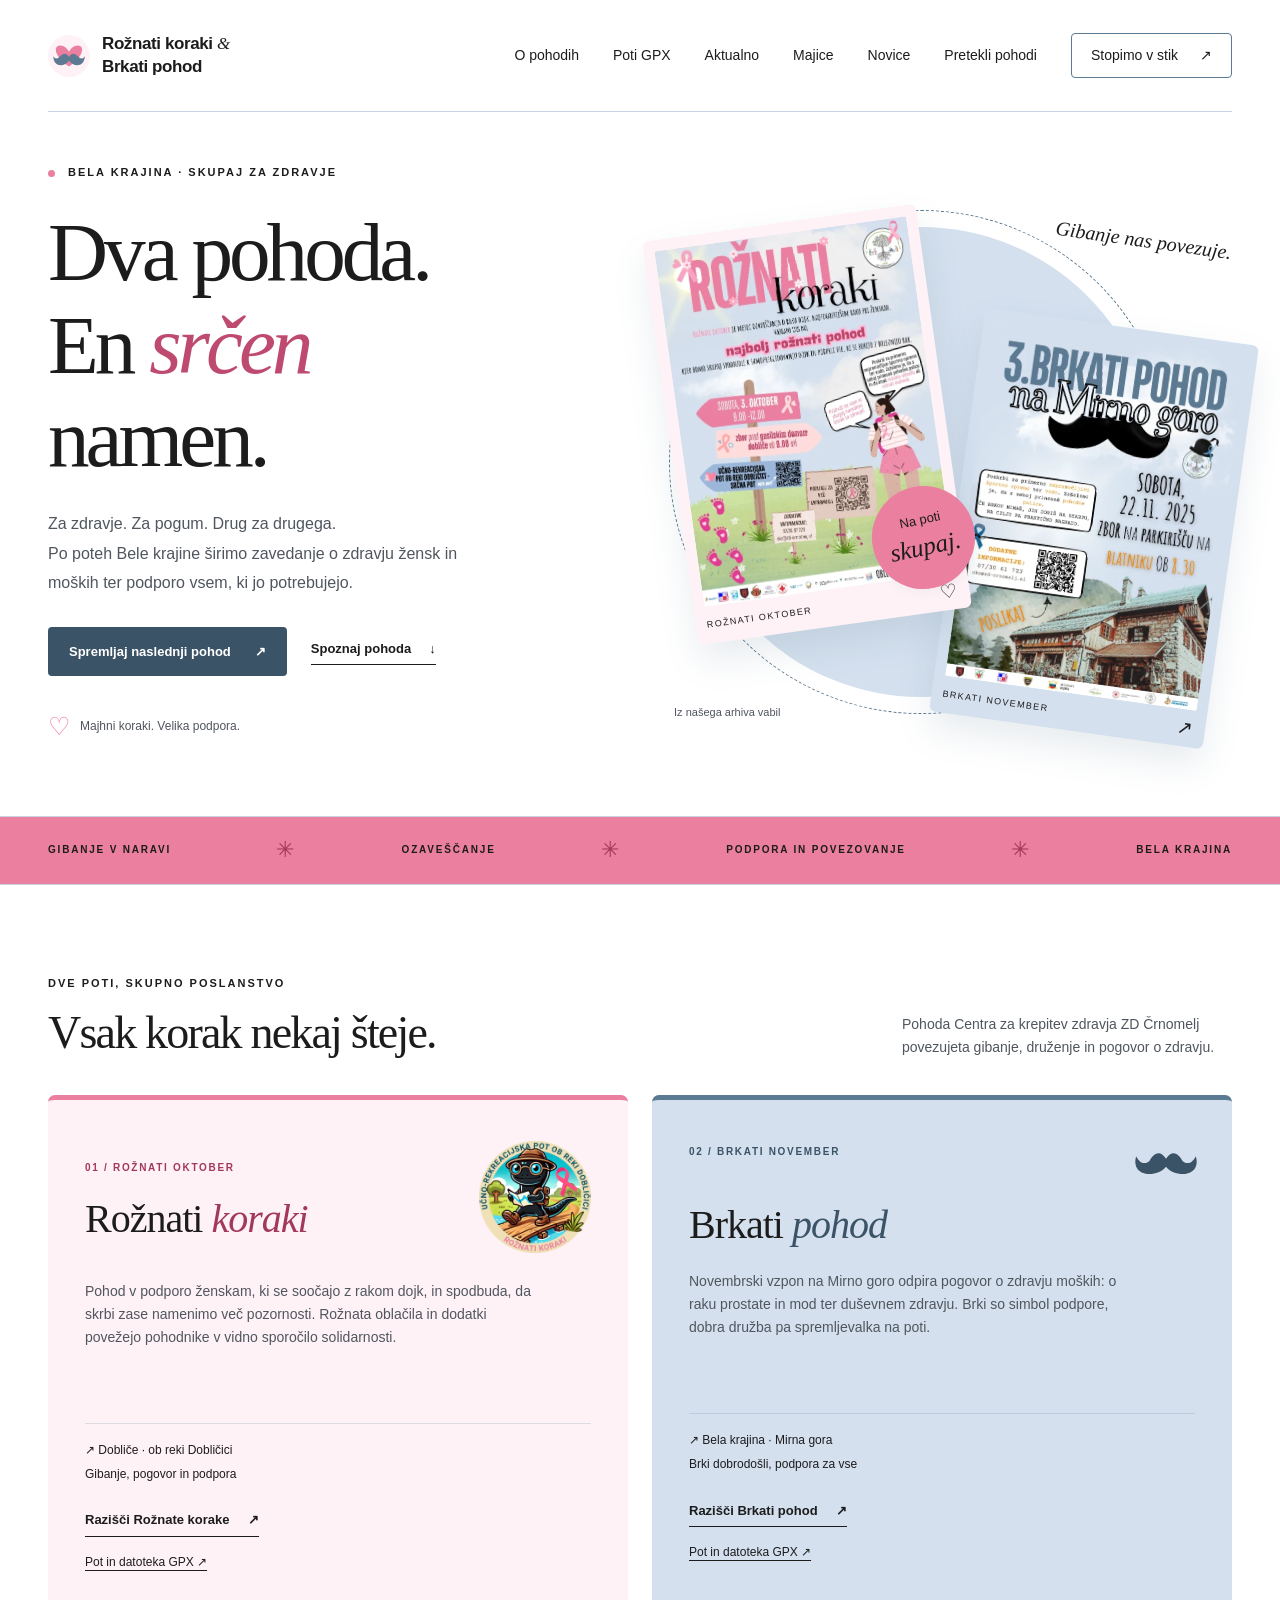
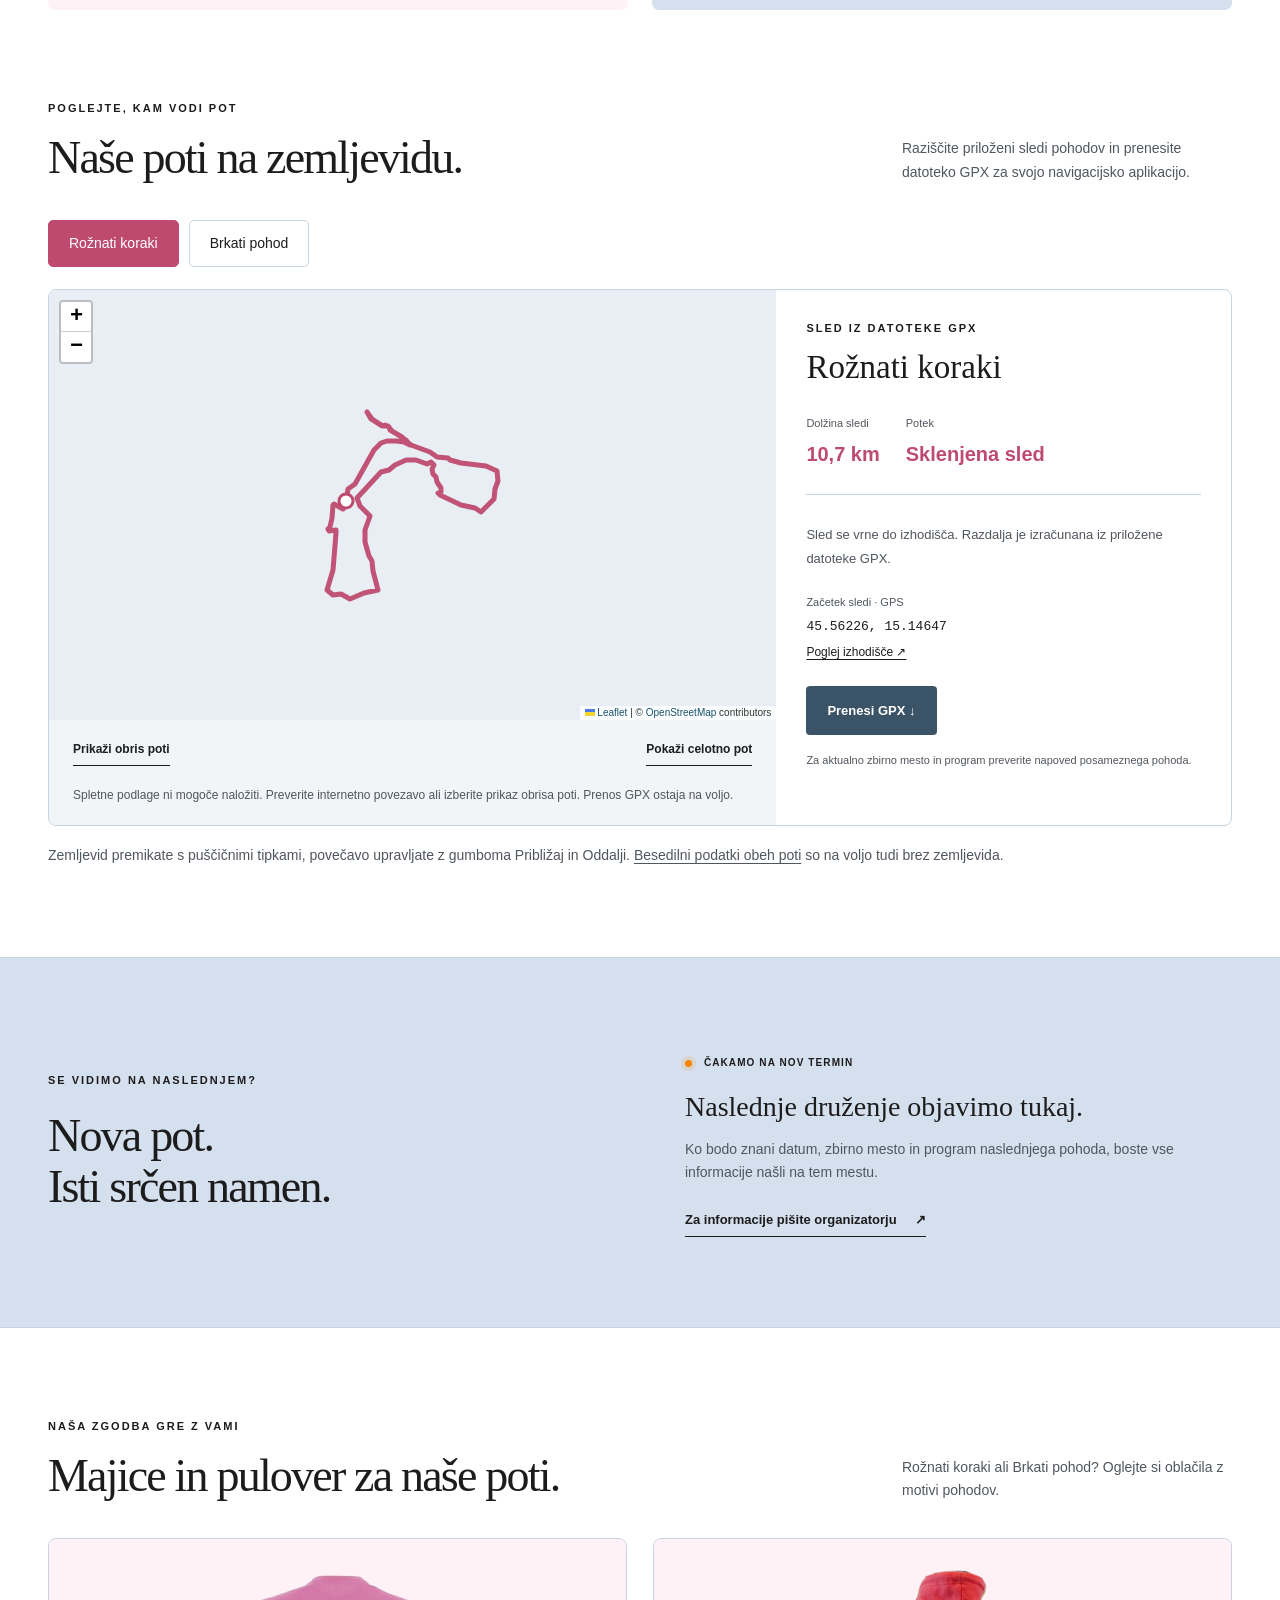
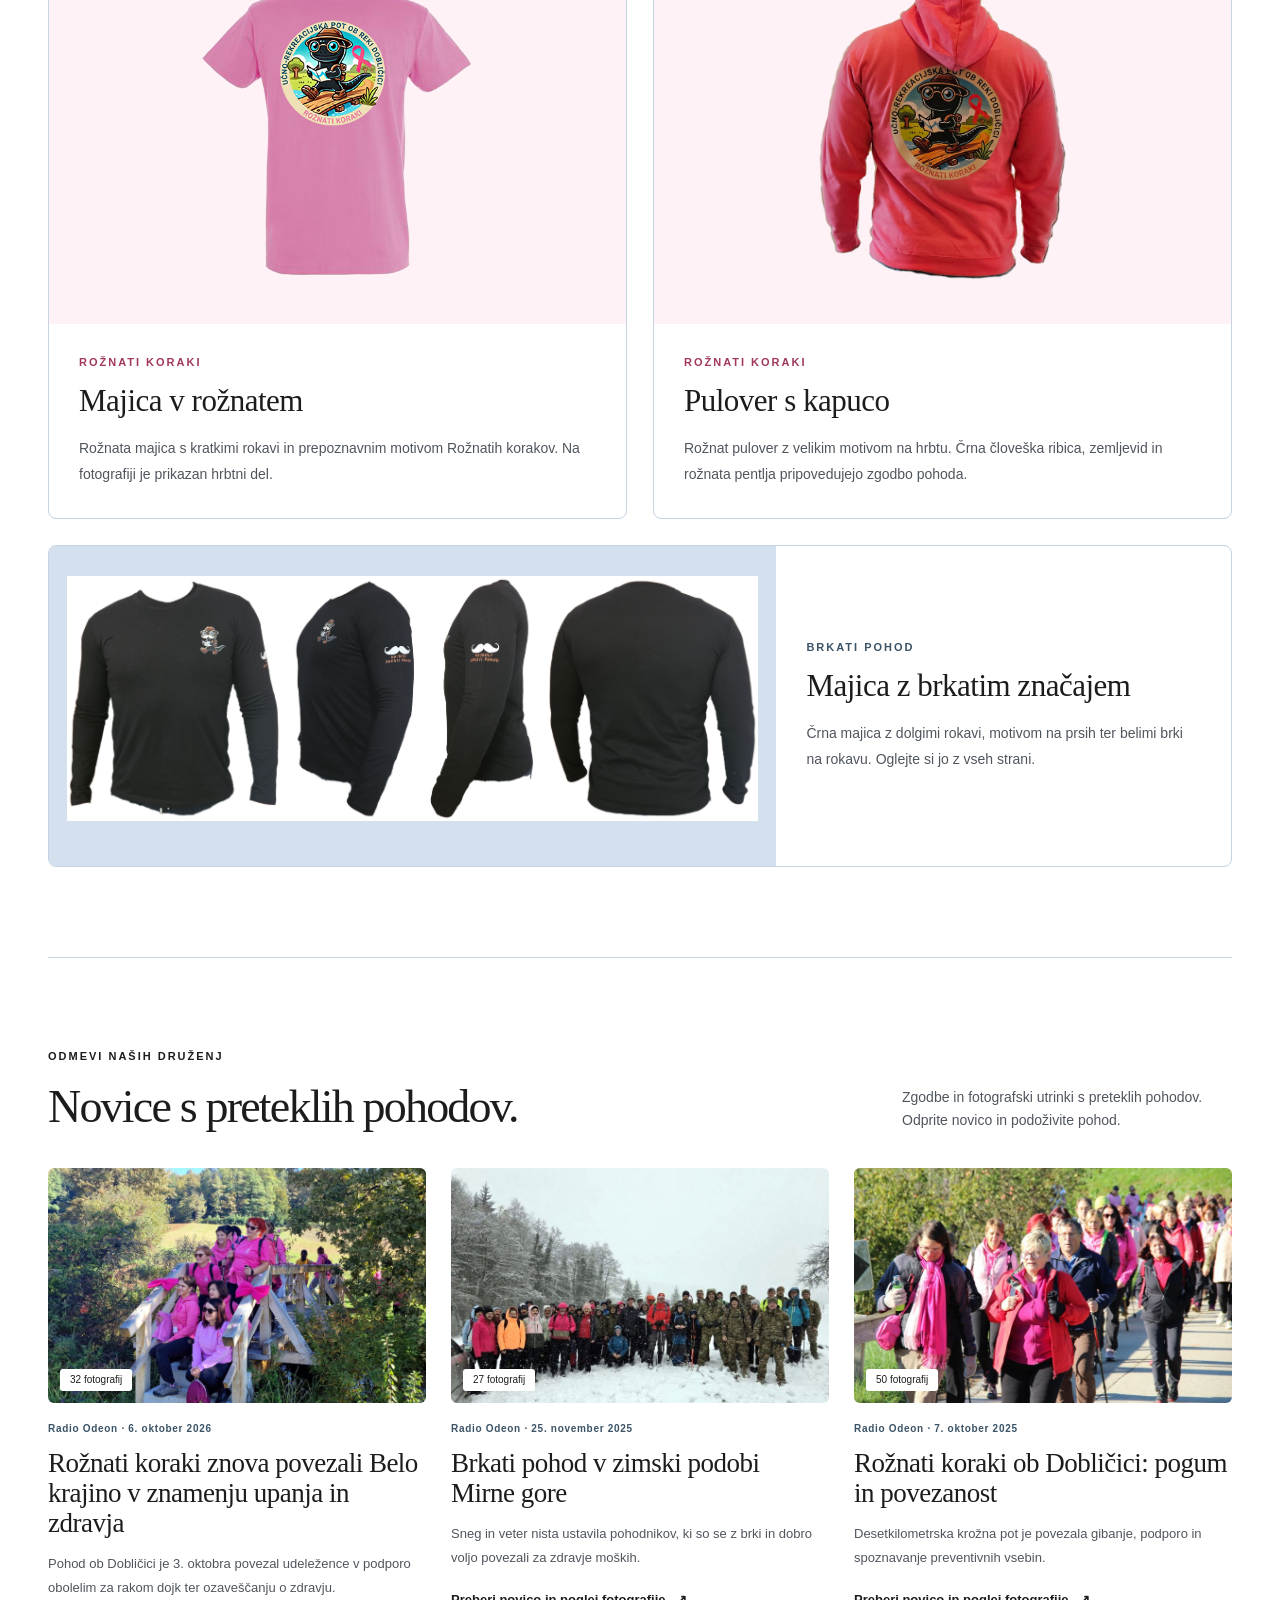
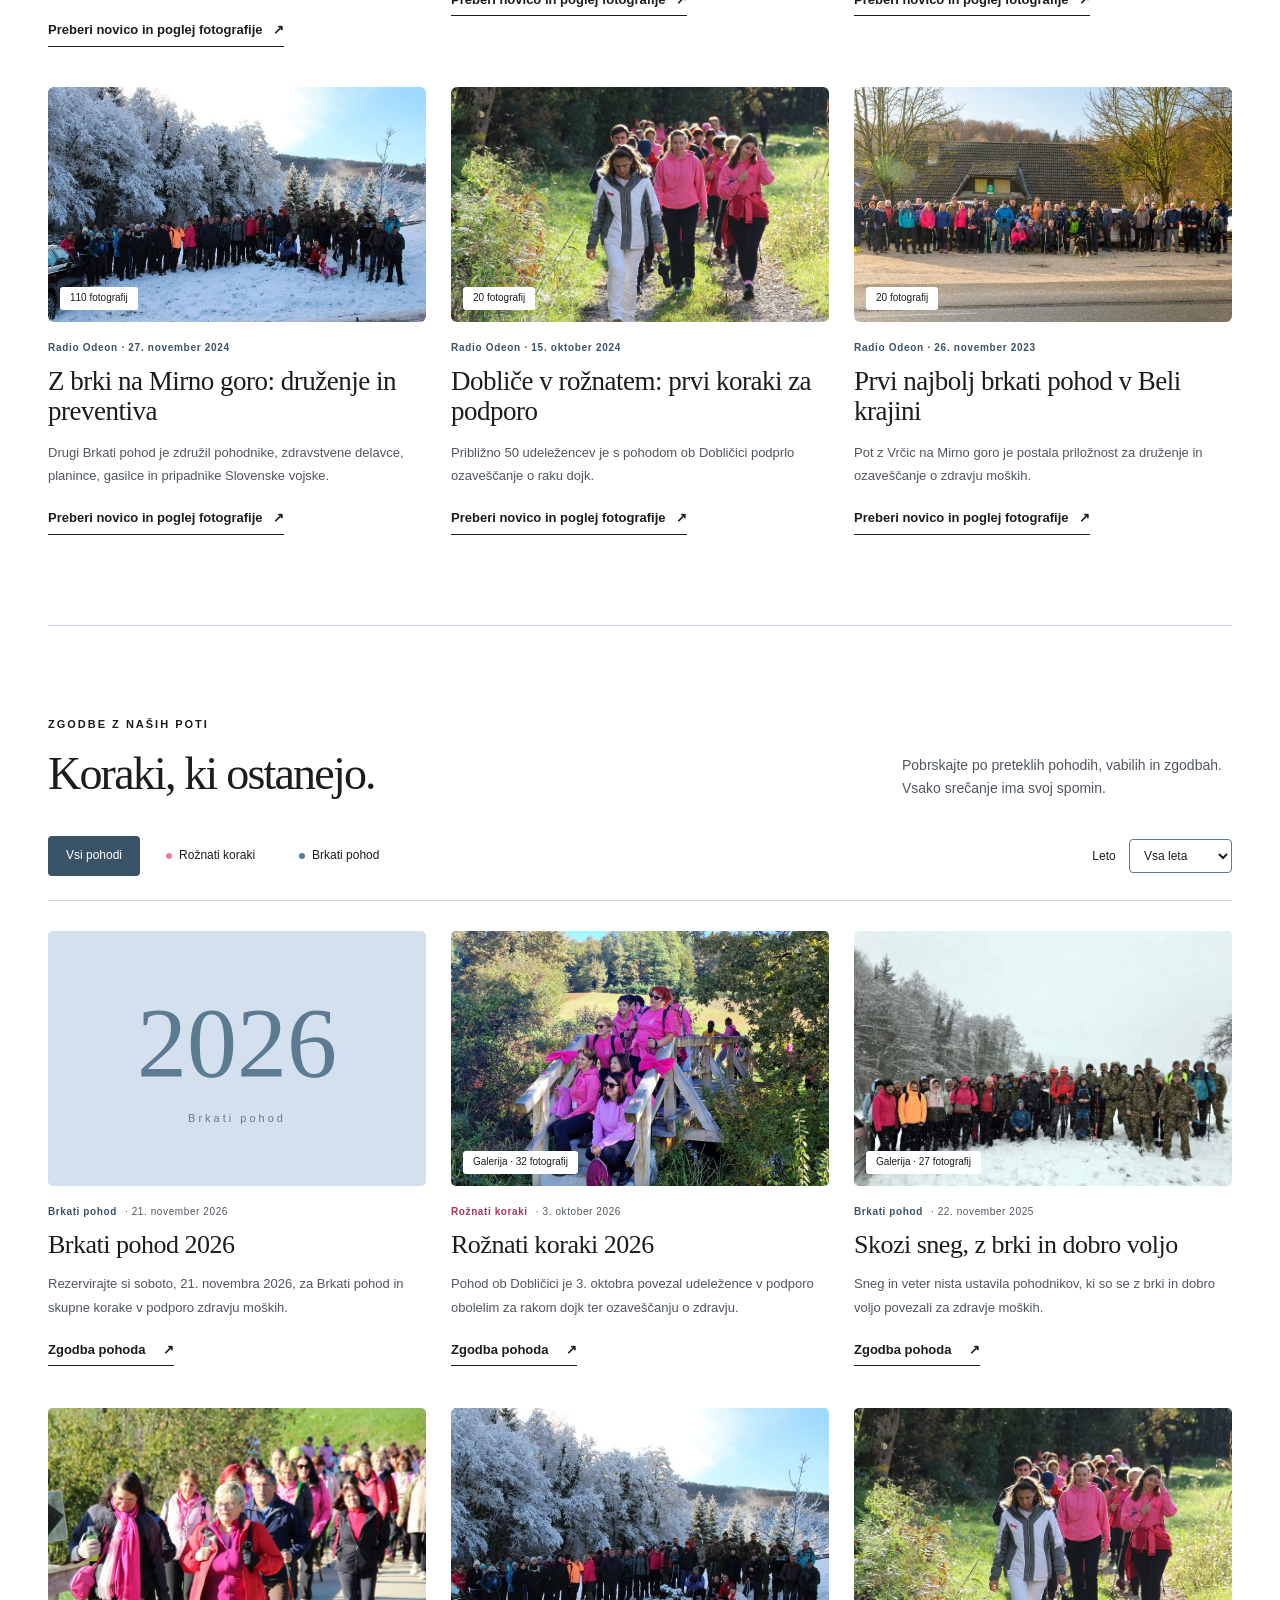
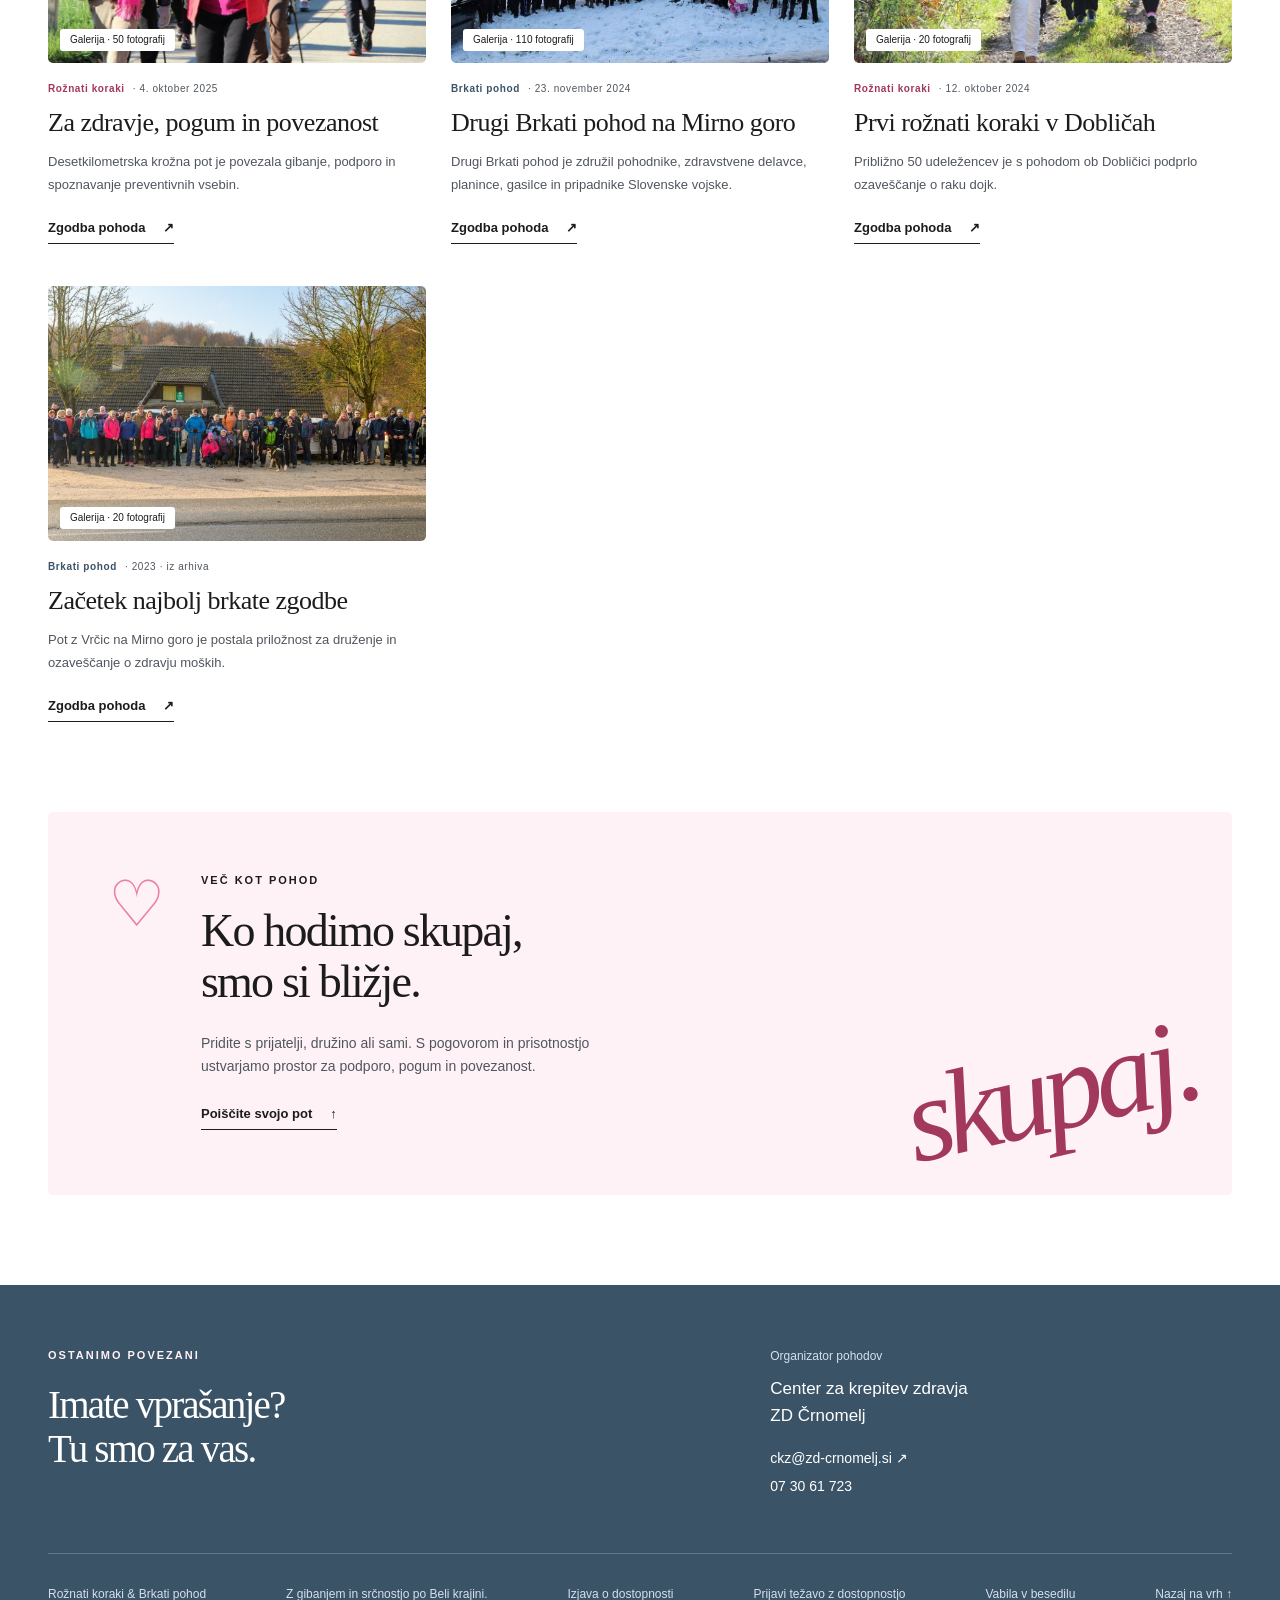
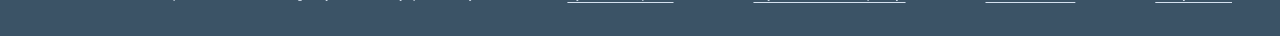
==== commit 9769b3dc: "Add Roznati koraki 2026 news and photo gallery" ====
--- a/public/index.html
+++ b/public/index.html
@@ -9,8 +9,8 @@
   <link rel="icon" href="assets/branding/mark.svg?v=2" type="image/svg+xml">
   <link rel="stylesheet" href="css/styles.css?v=9">
   <link rel="stylesheet" href="css/accessibility.css?v=1">
-  <script src="data/events.js?v=5" defer></script>
-  <script src="data/news.js?v=5" defer></script>
+  <script src="data/events.js?v=6" defer></script>
+  <script src="data/news.js?v=6" defer></script>
   <link rel="stylesheet" href="vendor/leaflet/leaflet.css">
   <script src="vendor/leaflet/leaflet.js" defer></script>
   <script src="data/routes.js?v=2" defer></script>
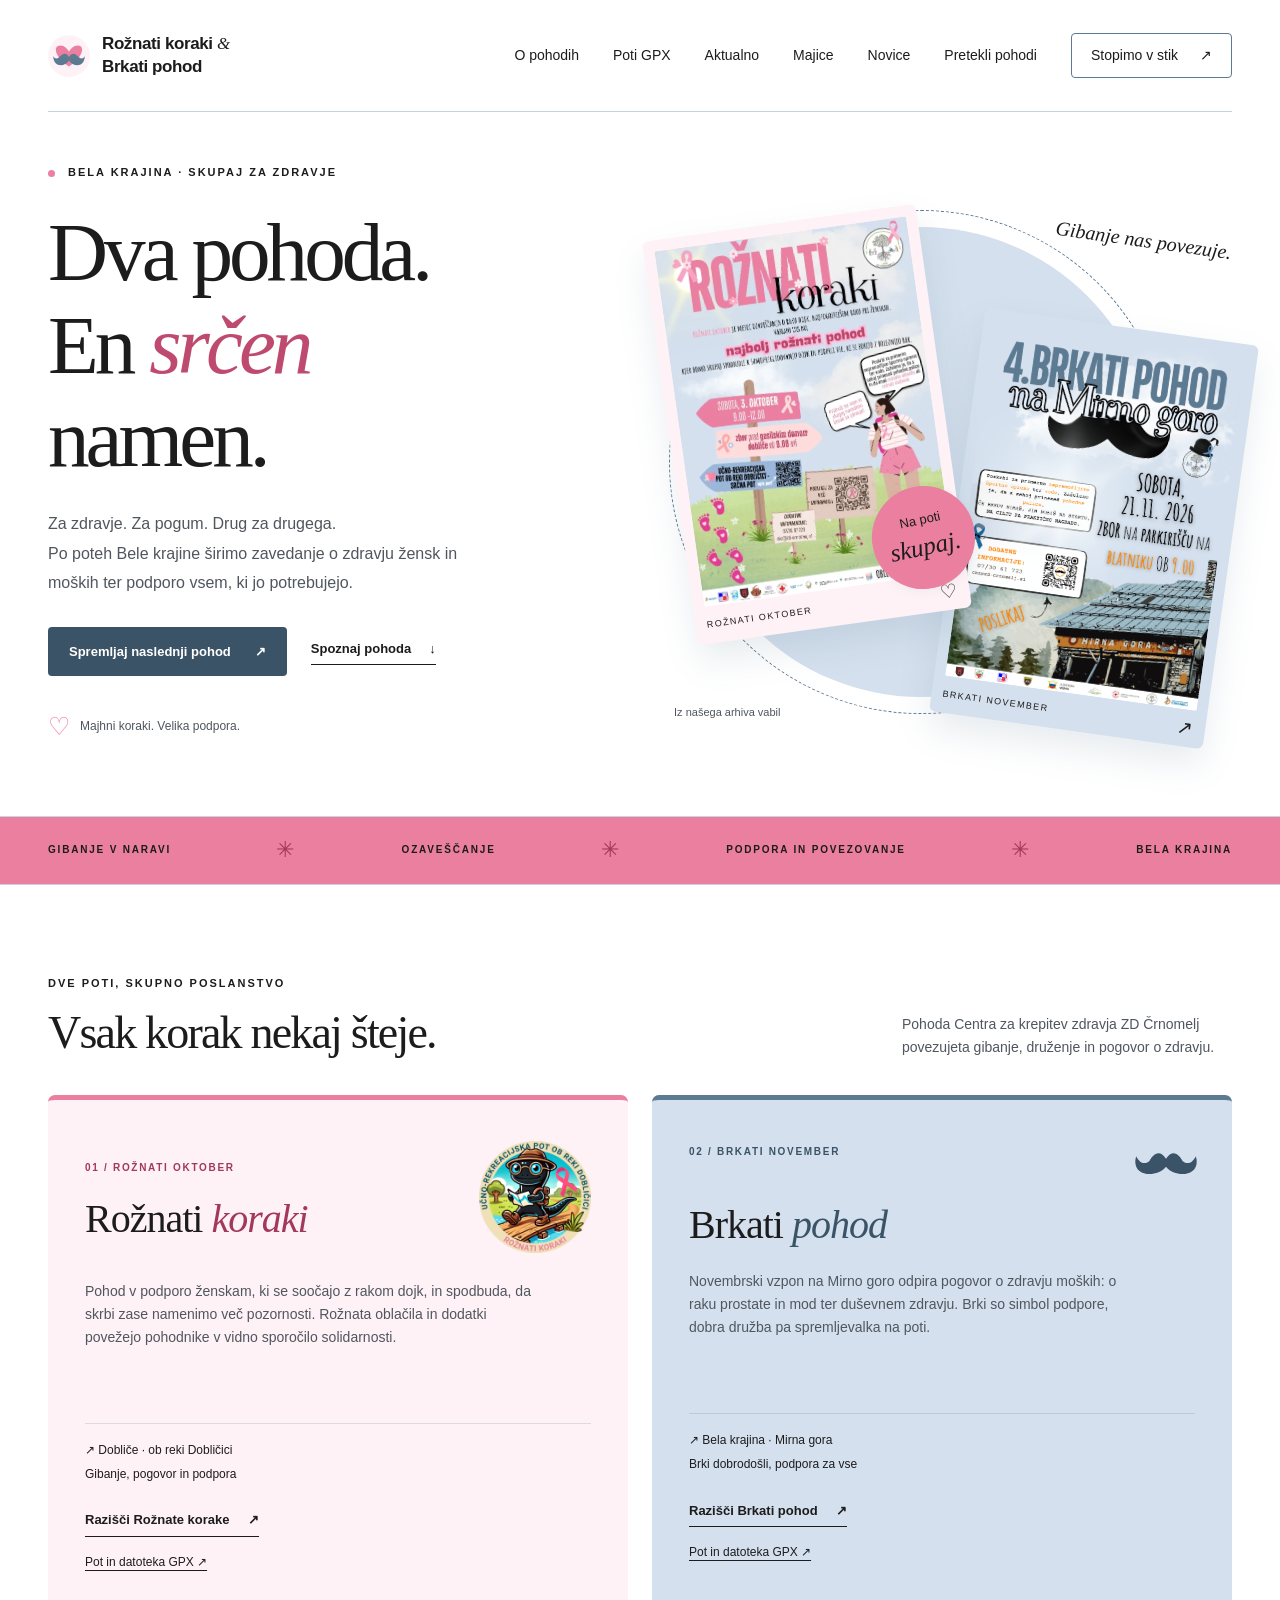
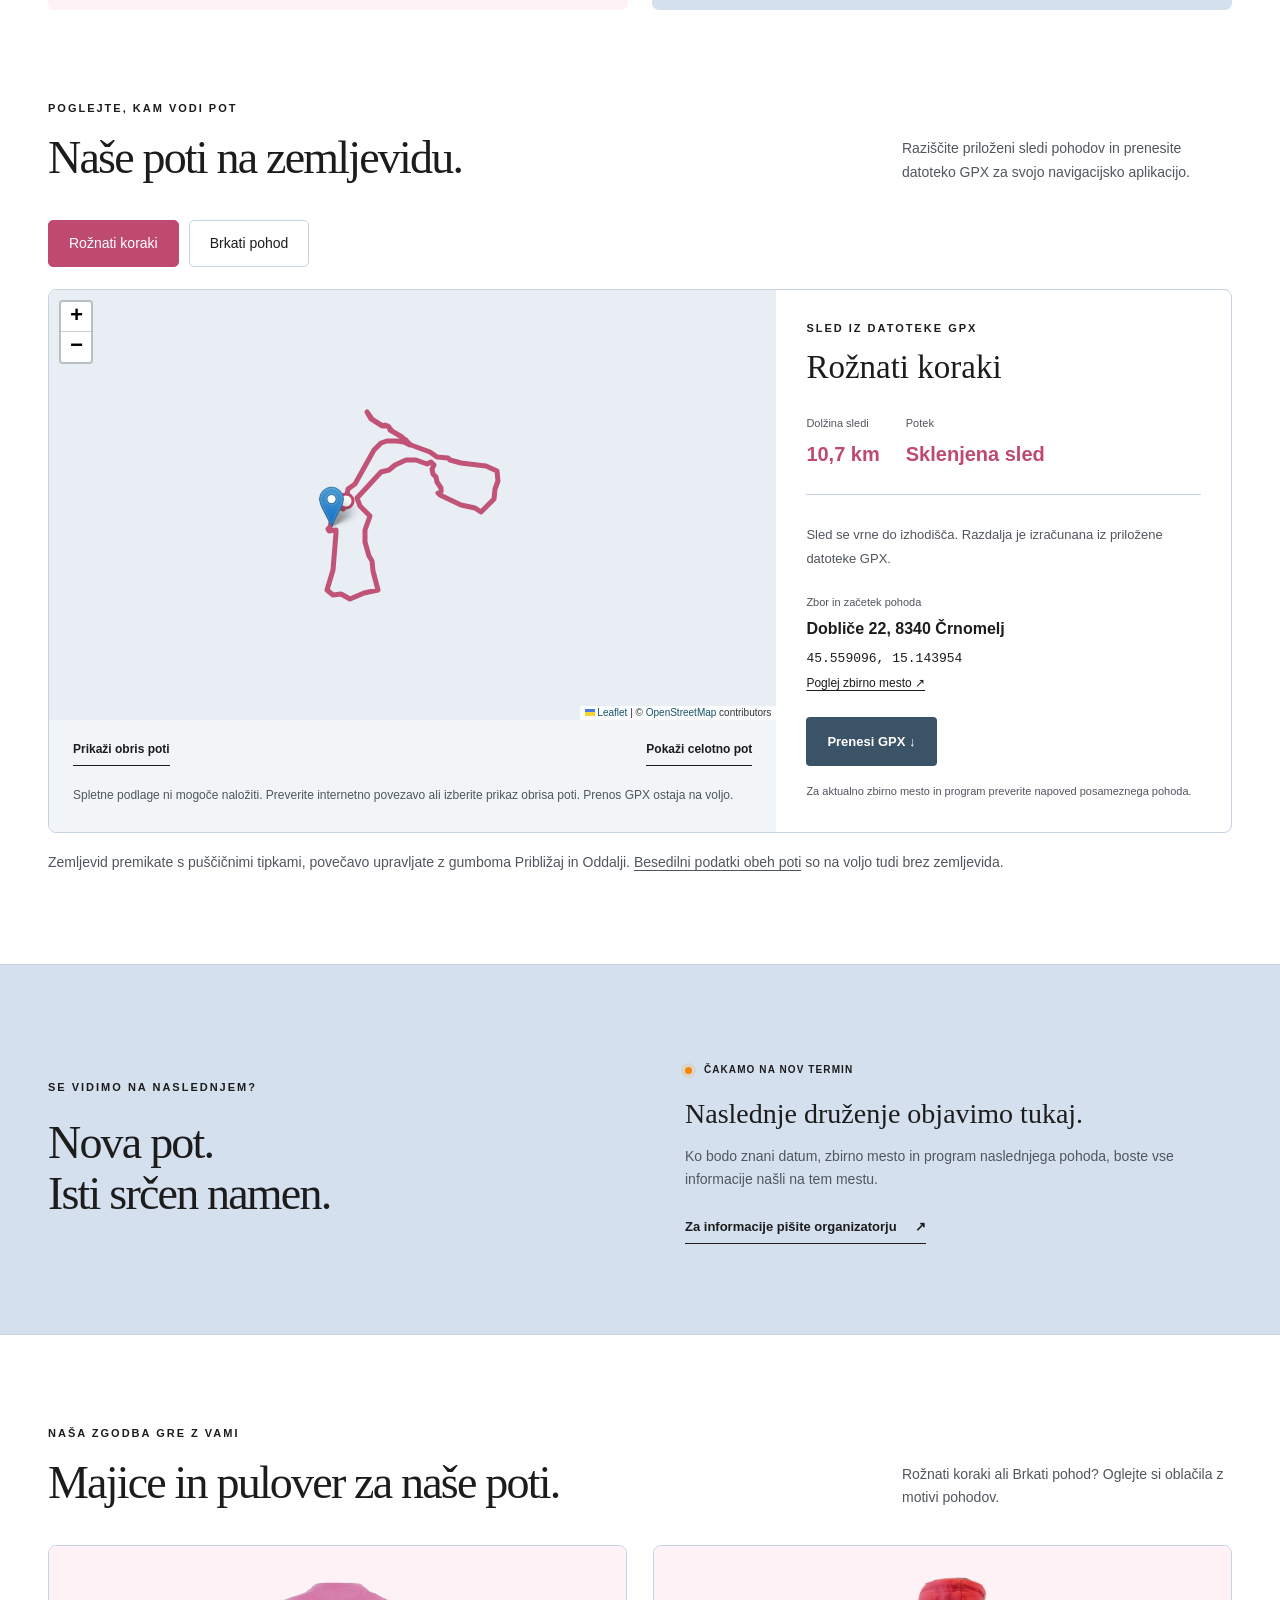
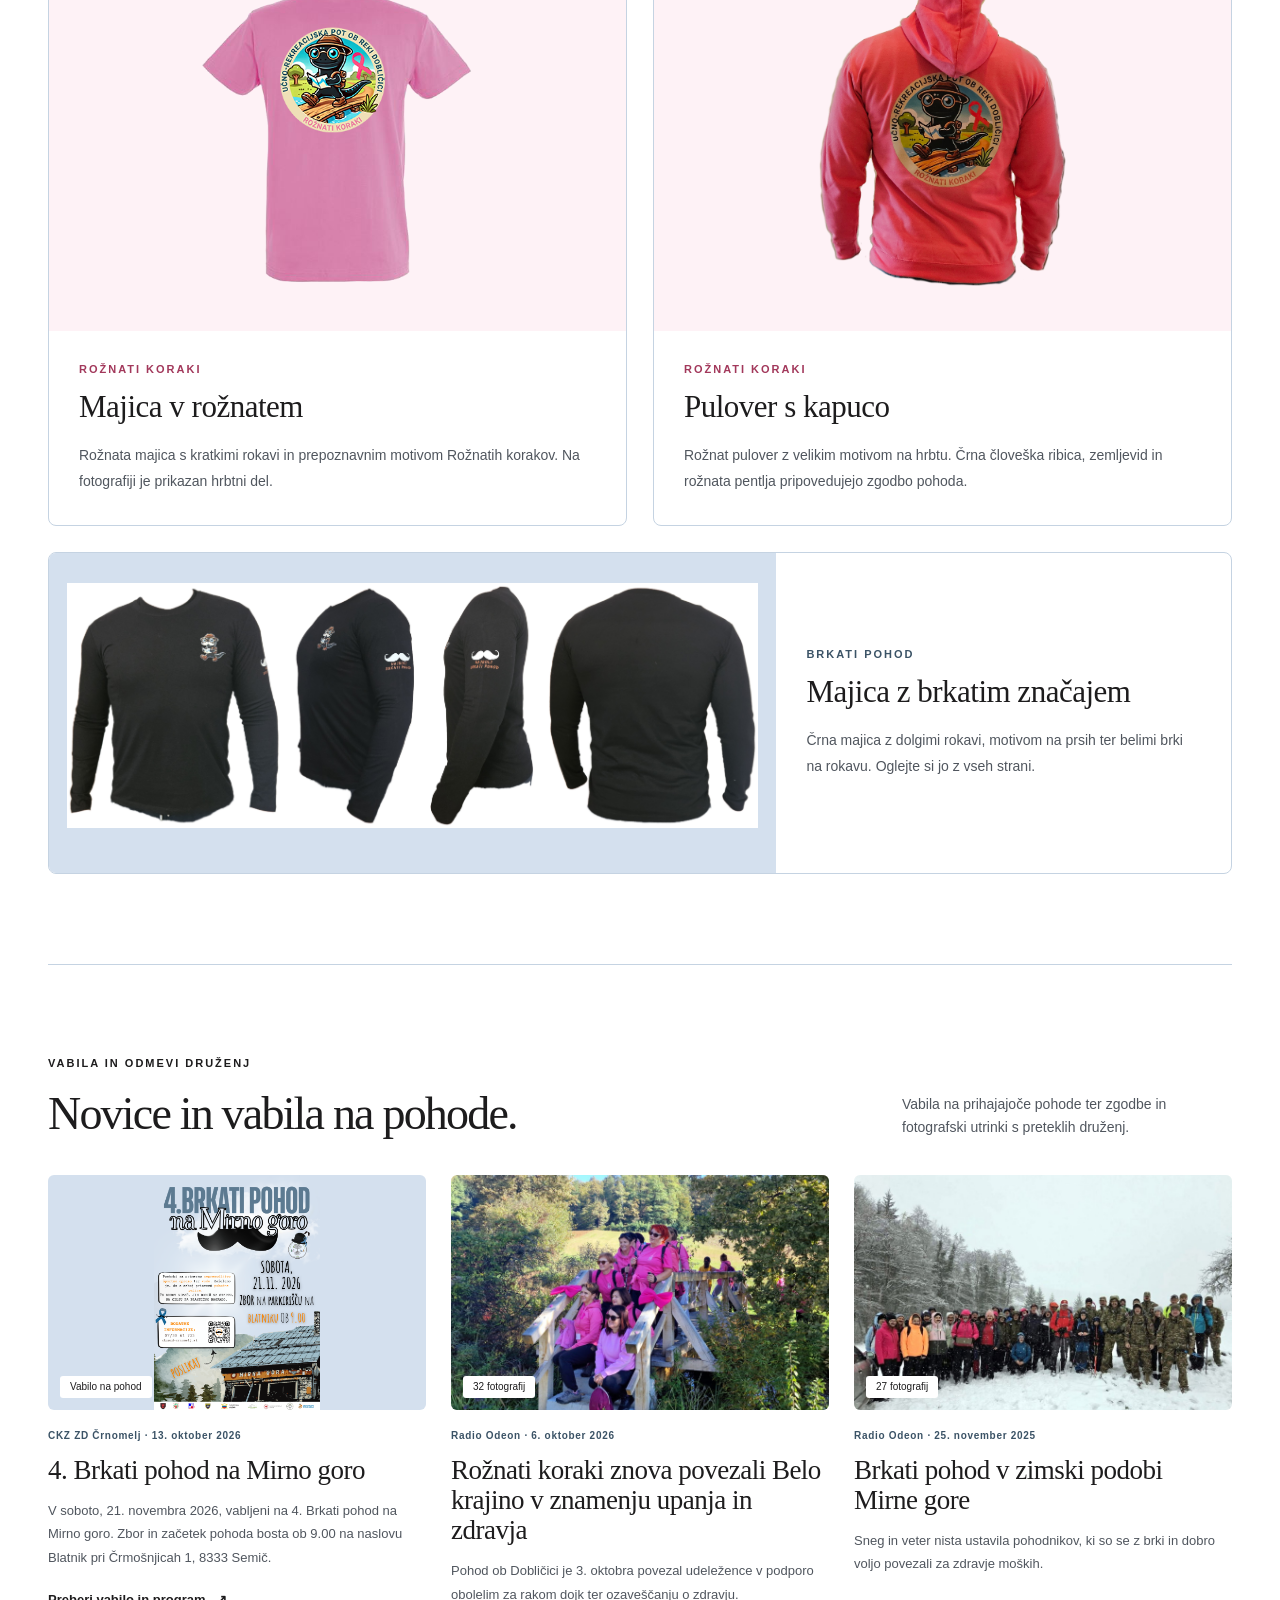
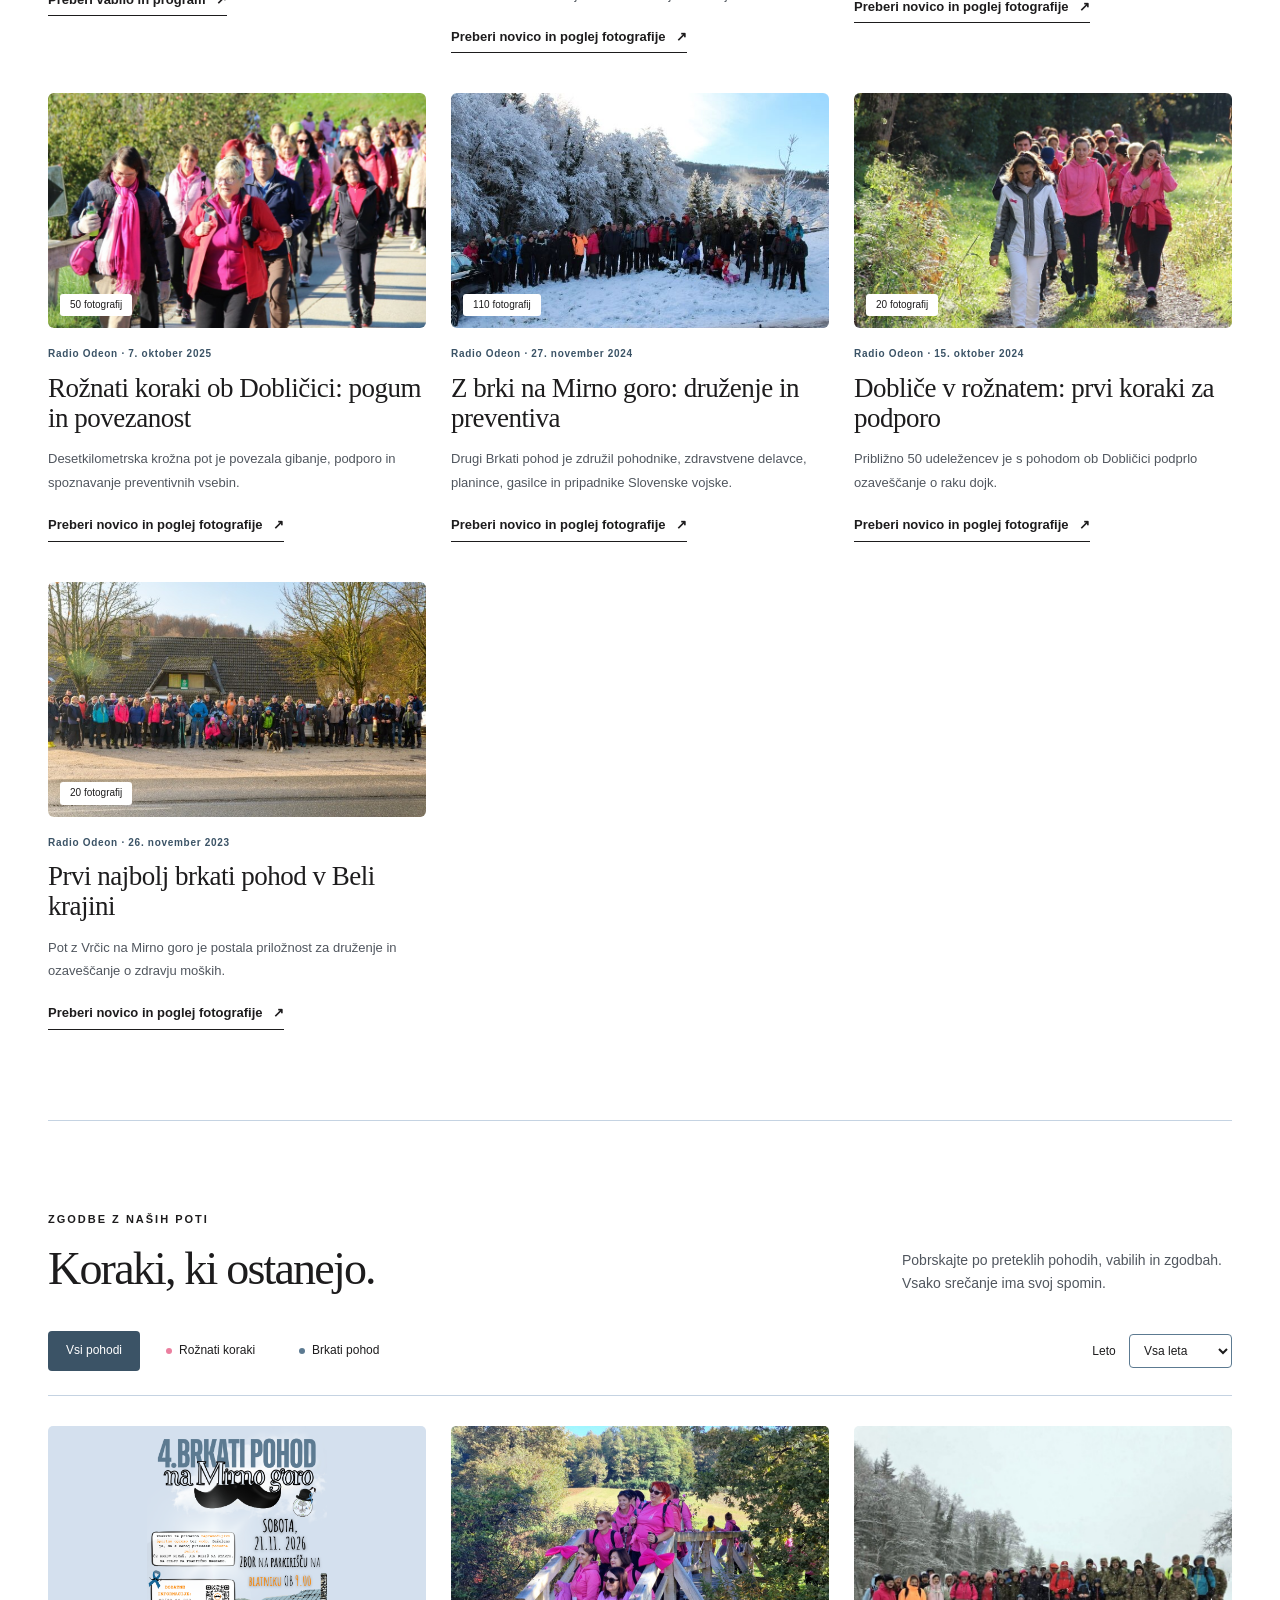
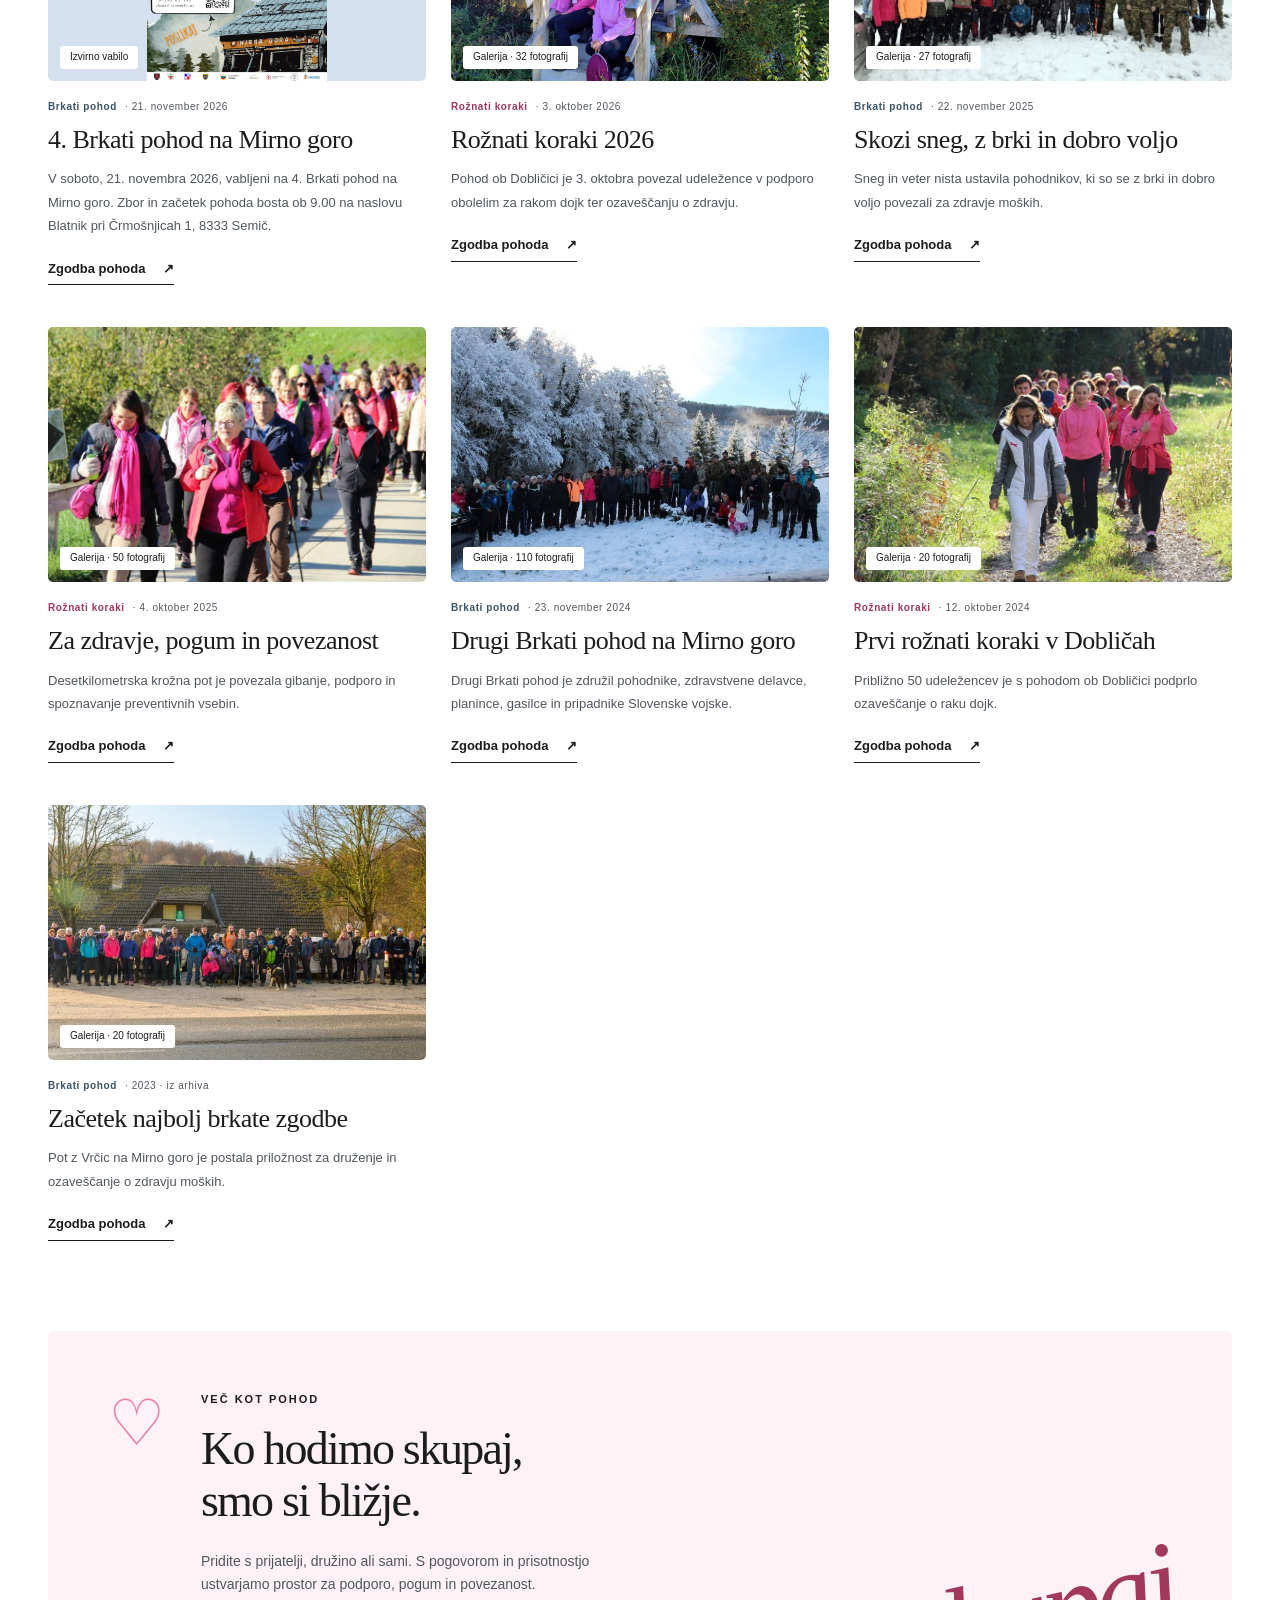
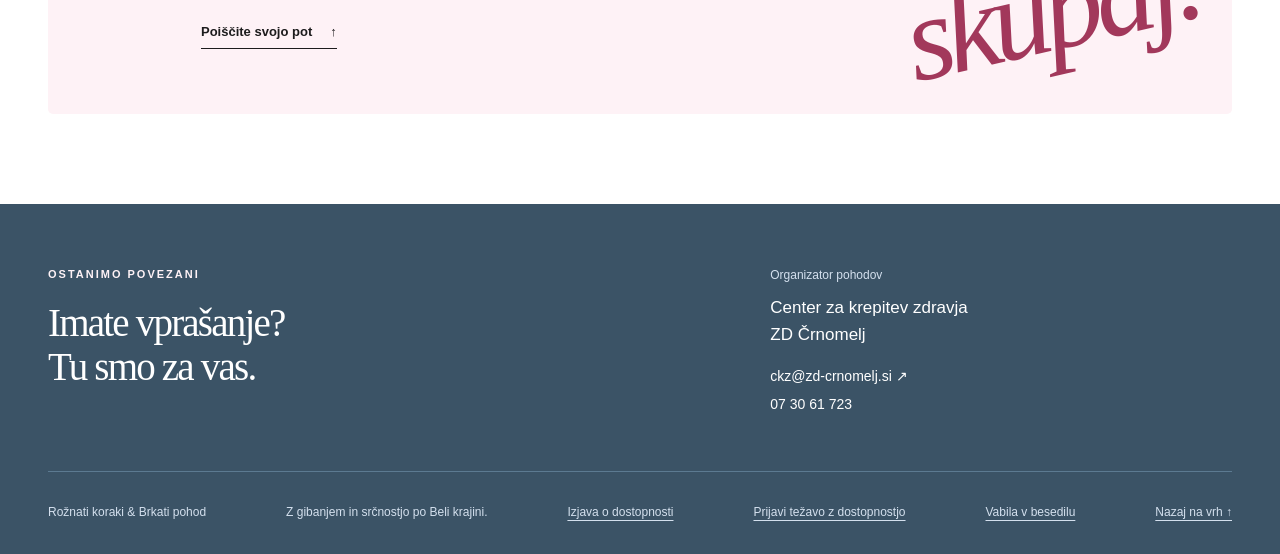
==== commit f00da6a5: "Add 2026 Brkati hike invitation and meeting locations" ====
--- a/public/index.html
+++ b/public/index.html
@@ -7,15 +7,15 @@
   <meta name="theme-color" content="#d4e0ee">
   <title>Rožnati koraki & Brkati pohod — Skupaj za zdravje</title>
   <link rel="icon" href="assets/branding/mark.svg?v=2" type="image/svg+xml">
-  <link rel="stylesheet" href="css/styles.css?v=9">
+  <link rel="stylesheet" href="css/styles.css?v=10">
   <link rel="stylesheet" href="css/accessibility.css?v=1">
-  <script src="data/events.js?v=6" defer></script>
-  <script src="data/news.js?v=6" defer></script>
+  <script src="data/events.js?v=8" defer></script>
+  <script src="data/news.js?v=8" defer></script>
   <link rel="stylesheet" href="vendor/leaflet/leaflet.css">
   <script src="vendor/leaflet/leaflet.js" defer></script>
-  <script src="data/routes.js?v=2" defer></script>
-  <script src="js/app.js?v=7" defer></script>
-  <script src="js/routes.js?v=5" defer></script>
+  <script src="data/routes.js?v=3" defer></script>
+  <script src="js/app.js?v=9" defer></script>
+  <script src="js/routes.js?v=6" defer></script>
 </head>
 <body>
   <a class="skip" href="#vsebina">Preskoči na vsebino</a>
@@ -27,7 +27,7 @@
   <main id="vsebina" tabindex="-1">
     <section class="hero wrap">
       <div class="hero-copy"><p class="eyebrow"><span class="little-dot"></span> BELA KRAJINA · SKUPAJ ZA ZDRAVJE</p><h1>Dva pohoda.<br>En <em>srčen</em><br>namen.</h1><p class="intro">Za zdravje. Za pogum. Drug za drugega.<br>Po poteh Bele krajine širimo zavedanje o zdravju žensk in moških ter podporo vsem, ki jo potrebujejo.</p><div class="hero-actions"><a class="button dark" href="#aktualno">Spremljaj naslednji pohod <span aria-hidden="true">↗</span></a><a class="text-link" href="#pohoda">Spoznaj pohoda <span aria-hidden="true">↓</span></a></div><div class="hero-note"><span aria-hidden="true">♡</span> Majhni koraki. Velika podpora.</div></div>
-      <div class="hero-art" role="group" aria-label="Vabili na Rožnate korake in Brkati pohod"><div class="orbit"></div><span class="art-label">Gibanje nas povezuje.</span><a class="poster poster-pink" href="vabila.html#roznati-2026"><img src="assets/vabila/roznati-2026.webp" alt="Letak Rožnati koraki, 3. oktober 2026" fetchpriority="high"><span>ROŽNATI OKTOBER <b>♡</b></span></a><a class="poster poster-blue" href="vabila.html#brkati-2025"><img src="assets/vabila/brkati-2025.webp" alt="Letak 3. Brkati pohod, 22. november 2025"><span>BRKATI NOVEMBER <b>↗</b></span></a><span class="round-note" aria-hidden="true">Na poti<br><em>skupaj.</em></span><p class="art-footnote">Iz našega arhiva vabil</p></div>
+      <div class="hero-art" role="group" aria-label="Vabili na Rožnate korake in Brkati pohod"><div class="orbit"></div><span class="art-label">Gibanje nas povezuje.</span><a class="poster poster-pink" href="vabila.html#roznati-2026"><img src="assets/vabila/roznati-2026.webp" alt="Letak Rožnati koraki, 3. oktober 2026" fetchpriority="high"><span>ROŽNATI OKTOBER <b>♡</b></span></a><a class="poster poster-blue" href="vabila.html#brkati-2026"><img src="assets/vabila/brkati-2026.png" alt="Letak 4. Brkati pohod, 21. november 2026"><span>BRKATI NOVEMBER <b>↗</b></span></a><span class="round-note" aria-hidden="true">Na poti<br><em>skupaj.</em></span><p class="art-footnote">Iz našega arhiva vabil</p></div>
     </section>
     <div class="values-strip"><div class="wrap"><span>GIBANJE V NARAVI</span><i aria-hidden="true">✳</i><span>OZAVEŠČANJE</span><i aria-hidden="true">✳</i><span>PODPORA IN POVEZOVANJE</span><i aria-hidden="true">✳</i><span>BELA KRAJINA</span></div></div>
     <section id="pohoda" tabindex="-1" class="section wrap"><div class="section-heading"><div><p class="eyebrow">DVE POTI, SKUPNO POSLANSTVO</p><h2>Vsak korak nekaj šteje.</h2></div><p>Pohoda Centra za krepitev zdravja ZD Črnomelj povezujeta gibanje, druženje in pogovor o zdravju.</p></div><div class="walks">
@@ -37,7 +37,7 @@
     <section id="poti" tabindex="-1" class="section wrap" aria-labelledby="poti-title">
       <div class="section-heading"><div><p class="eyebrow">POGLEJTE, KAM VODI POT</p><h2 id="poti-title">Naše poti na zemljevidu.</h2></div><p>Raziščite priloženi sledi pohodov in prenesite datoteko GPX za svojo navigacijsko aplikacijo.</p></div>
       <div class="route-selector" role="group" aria-label="Izberi pohodniško pot"><button data-route="roznati" aria-pressed="true">Rožnati koraki</button><button data-route="brkati" aria-pressed="false">Brkati pohod</button></div>
-      <div class="route-layout"><div class="route-visual"><div class="route-stage"><div id="route-outline"></div><div id="route-map" hidden role="region" aria-label="Interaktivni zemljevid poti" aria-describedby="route-access-help"></div></div><div class="route-map-actions"><button id="route-map-toggle" class="text-link" aria-controls="route-map" aria-expanded="false">Odpri interaktivni zemljevid</button><button id="route-fit" class="text-link" hidden>Pokaži celotno pot</button></div><p id="route-map-status" class="route-status" role="status" hidden></p></div><div class="route-details"><p class="eyebrow">SLED IZ DATOTEKE GPX</p><h3 id="route-title">Rožnati koraki</h3><dl class="route-stats"><div><dt>Dolžina sledi</dt><dd id="route-length">10,7 km</dd></div><div><dt>Potek</dt><dd id="route-shape">Sklenjena sled</dd></div></dl><p id="route-note">Sled se vrne do izhodišča. Razdalja je izračunana iz priložene datoteke GPX.</p><div class="route-coordinates"><span>Začetek sledi · GPS</span><code id="route-start">45.56226, 15.14647</code><a id="route-start-link" class="source-link" href="https://www.openstreetmap.org/?mlat=45.56226&amp;mlon=15.14647#map=16/45.56226/15.14647" target="_blank" rel="noopener">Poglej izhodišče ↗</a></div><a id="route-download" class="button dark" href="assets/gpx/Roznati-koraki.gpx" download>Prenesi GPX ↓</a><p class="route-small">Za aktualno zbirno mesto in program preverite napoved posameznega pohoda.</p></div></div>
+      <div class="route-layout"><div class="route-visual"><div class="route-stage"><div id="route-outline"></div><div id="route-map" hidden role="region" aria-label="Interaktivni zemljevid poti" aria-describedby="route-access-help"></div></div><div class="route-map-actions"><button id="route-map-toggle" class="text-link" aria-controls="route-map" aria-expanded="false">Odpri interaktivni zemljevid</button><button id="route-fit" class="text-link" hidden>Pokaži celotno pot</button></div><p id="route-map-status" class="route-status" role="status" hidden></p></div><div class="route-details"><p class="eyebrow">SLED IZ DATOTEKE GPX</p><h3 id="route-title">Rožnati koraki</h3><dl class="route-stats"><div><dt>Dolžina sledi</dt><dd id="route-length">10,7 km</dd></div><div><dt>Potek</dt><dd id="route-shape">Sklenjena sled</dd></div></dl><p id="route-note">Sled se vrne do izhodišča. Razdalja je izračunana iz priložene datoteke GPX.</p><div class="route-coordinates"><span>Zbor in začetek pohoda</span><strong id="route-address">Dobliče 22, 8340 Črnomelj</strong><code id="route-start">45.559096, 15.143954</code><a id="route-start-link" class="source-link" href="https://www.openstreetmap.org/?mlat=45.559096&amp;mlon=15.143954#map=16/45.559096/15.143954" target="_blank" rel="noopener">Poglej zbirno mesto ↗</a></div><a id="route-download" class="button dark" href="assets/gpx/Roznati-koraki.gpx" download>Prenesi GPX ↓</a><p class="route-small">Za aktualno zbirno mesto in program preverite napoved posameznega pohoda.</p></div></div>
       <p id="route-access-help" class="route-help">Zemljevid premikate s puščičnimi tipkami, povečavo upravljate z gumboma Približaj in Oddalji. <a href="vabila.html#poti">Besedilni podatki obeh poti</a> so na voljo tudi brez zemljevida.</p>
       <noscript><p>Obe datoteki lahko prenesete tudi neposredno: <a href="assets/gpx/Roznati-koraki.gpx" download>Rožnati koraki – GPX</a> in <a href="assets/gpx/Brkati-pohod.gpx" download>Brkati pohod – GPX</a>. Za prikaz poti omogočite JavaScript.</p></noscript>
     </section>
@@ -59,7 +59,7 @@
         </article>
       </div>
     </section>
-    <section id="novice" tabindex="-1" class="section wrap"><div class="section-heading"><div><p class="eyebrow">ODMEVI NAŠIH DRUŽENJ</p><h2>Novice s preteklih pohodov.</h2></div><p>Zgodbe in fotografski utrinki s preteklih pohodov. Odprite novico in podoživite pohod.</p></div><div id="news-grid" class="news-grid"></div><noscript><p>Za odpiranje novic in fotografskih galerij omogočite JavaScript.</p></noscript></section>
+    <section id="novice" tabindex="-1" class="section wrap"><div class="section-heading"><div><p class="eyebrow">VABILA IN ODMEVI DRUŽENJ</p><h2>Novice in vabila na pohode.</h2></div><p>Vabila na prihajajoče pohode ter zgodbe in fotografski utrinki s preteklih druženj.</p></div><div id="news-grid" class="news-grid"></div><noscript><p>Za odpiranje novic in fotografskih galerij omogočite JavaScript.</p></noscript></section>
     <section id="arhiv" tabindex="-1" class="section wrap"><div class="section-heading"><div><p class="eyebrow">ZGODBE Z NAŠIH POTI</p><h2>Koraki, ki ostanejo.</h2></div><p>Pobrskajte po preteklih pohodih, vabilih in zgodbah. Vsako srečanje ima svoj spomin.</p></div><div class="filter-bar"><div class="filters" role="group" aria-label="Vrsta pohoda"><button class="active" data-filter="all" aria-pressed="true">Vsi pohodi</button><button data-filter="roznati" aria-pressed="false"><span class="filter-dot pink-dot"></span>Rožnati koraki</button><button data-filter="brkati" aria-pressed="false"><span class="filter-dot blue-dot"></span>Brkati pohod</button></div><label class="year-label">Leto <select id="year-filter" aria-label="Izberi leto"><option value="all">Vsa leta</option></select></label></div><p id="result-count" class="sr-only" role="status"></p><div id="event-grid" class="event-grid"></div><noscript><p>Za filtriranje dogodkov in galerijo omogočite JavaScript. <a href="vabila.html">Vsa vabila preberite v besedilni obliki.</a></p></noscript></section>
     <section class="together wrap"><span class="together-mark" aria-hidden="true">♡</span><div><p class="eyebrow">VEČ KOT POHOD</p><h2>Ko hodimo skupaj,<br>smo si bližje.</h2><p>Pridite s prijatelji, družino ali sami. S pogovorom in prisotnostjo ustvarjamo prostor za podporo, pogum in povezanost.</p><a class="text-link" href="#pohoda">Poiščite svojo pot <span aria-hidden="true">↑</span></a></div><span class="together-word" aria-hidden="true">skupaj.</span></section>
   </main>
--- a/public/css/styles.css
+++ b/public/css/styles.css
@@ -57,3 +57,5 @@
 #route-map .leaflet-control-attribution{font-size:10px}#route-map .leaflet-control-attribution a{color:#18546b}
 @media(max-width:900px){.route-layout{grid-template-columns:1fr}.route-stage{height:380px}.route-details{padding:26px}.route-stats{margin:20px 0}.route-map-actions{padding:18px}}
 @media(max-width:500px){.route-stage{height:320px}.route-selector button{padding:10px 15px;font-size:13px}.route-details h3{font-size:30px}.route-stats{gap:23px}.route-stats dd{font-size:18px}.route-details{padding:23px}}
+
+.news-image.news-invitation img{object-fit:contain}
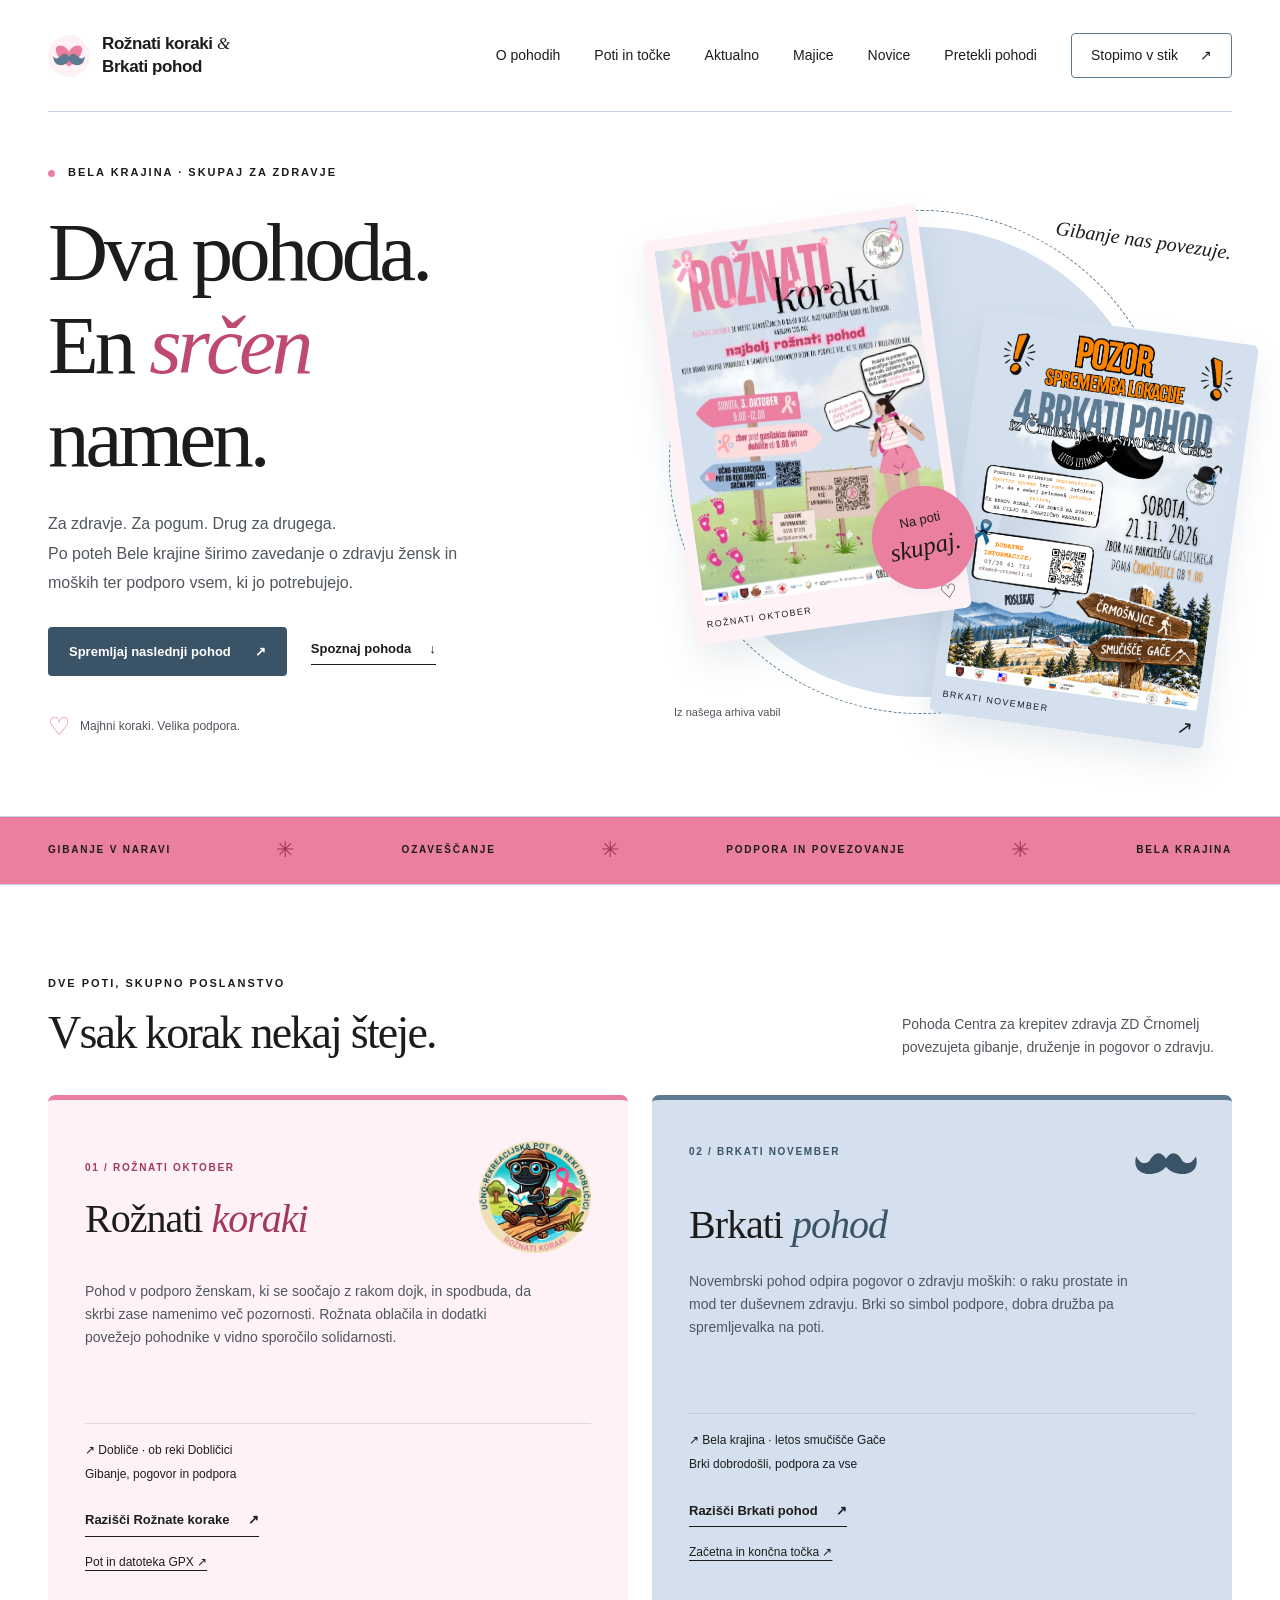
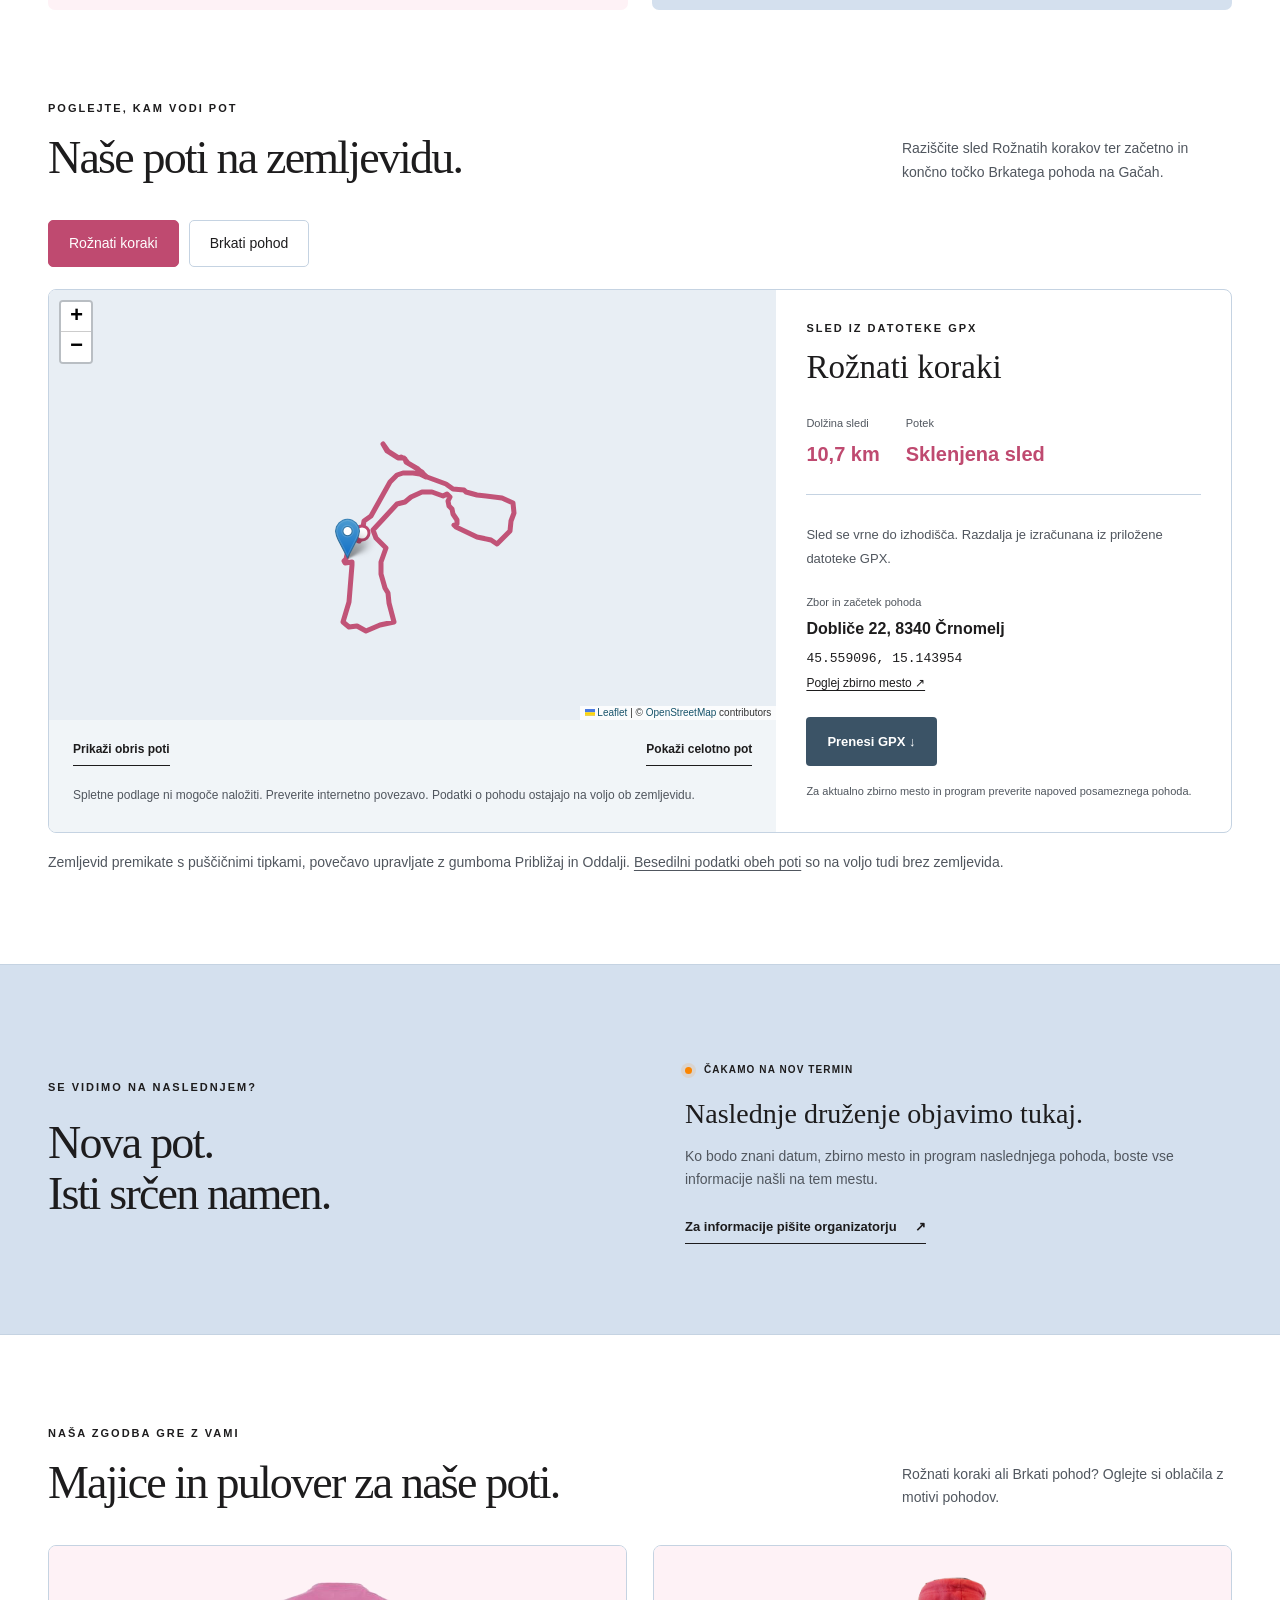
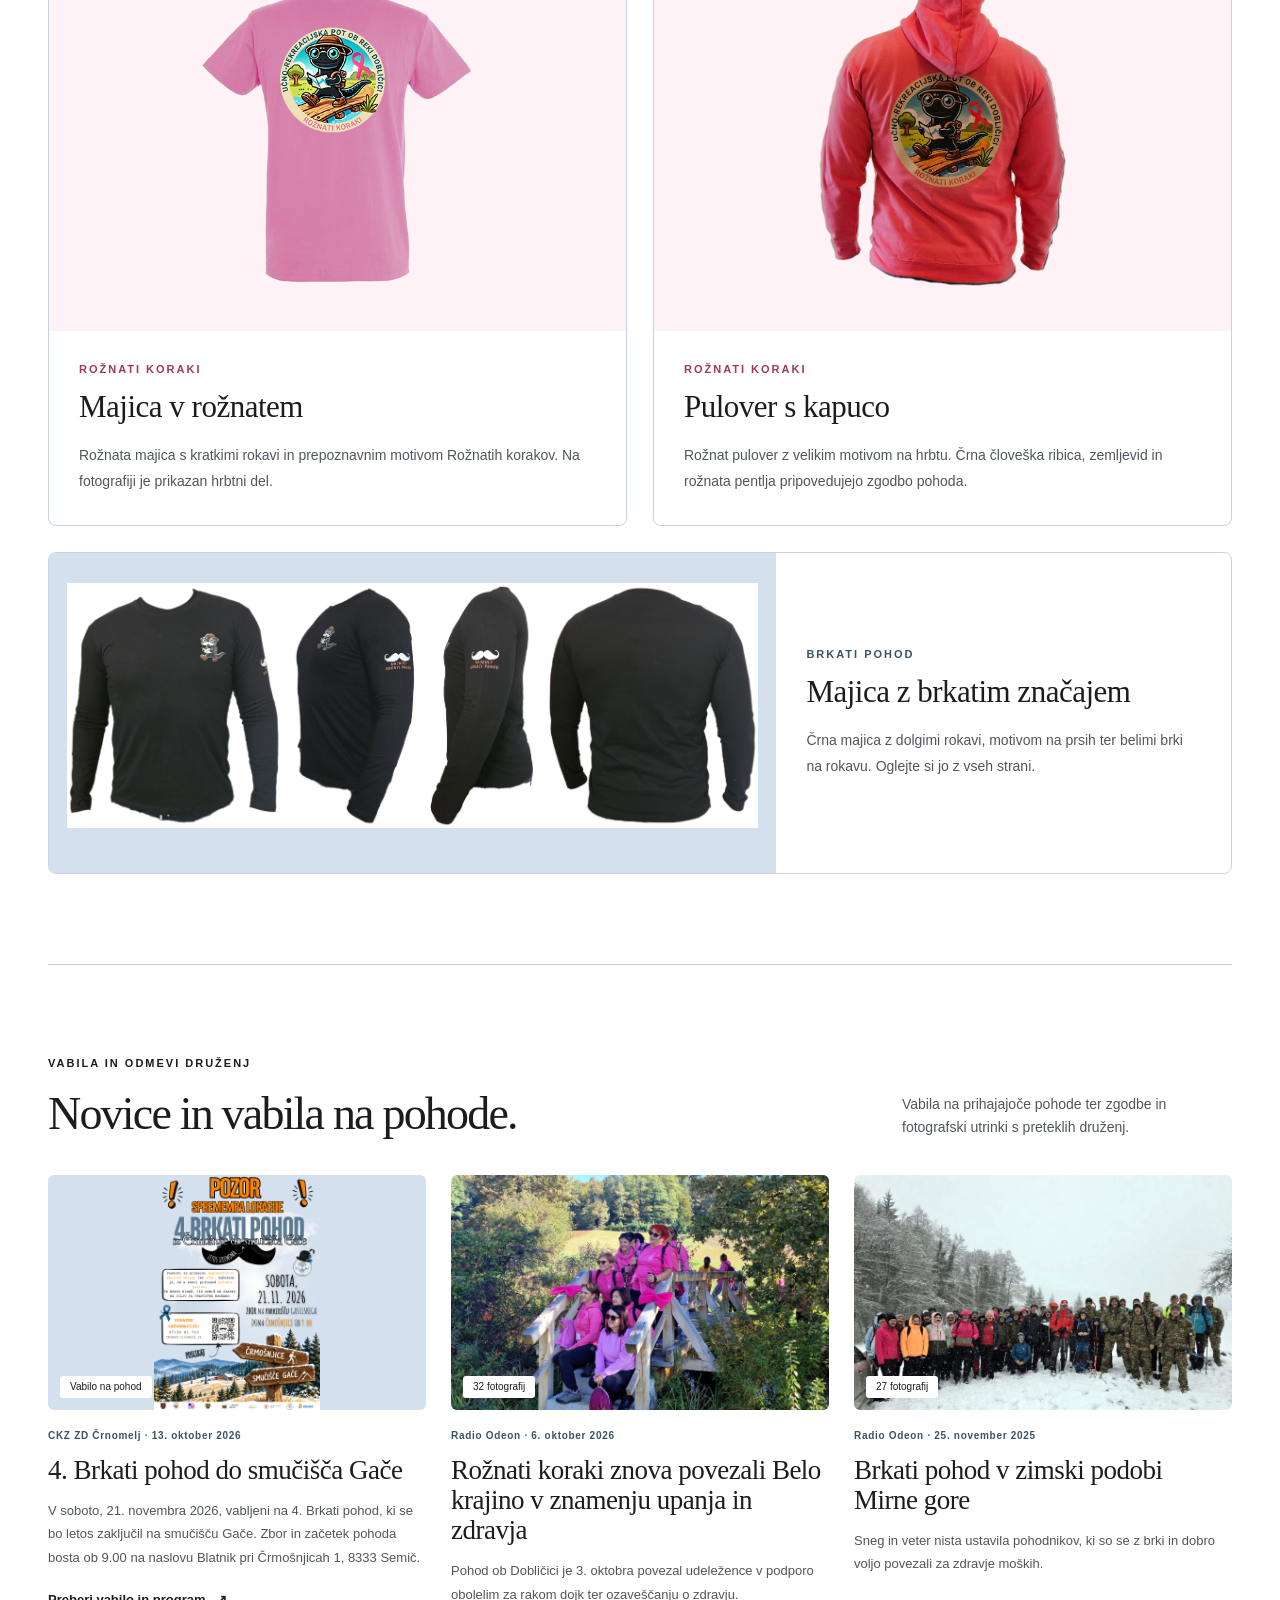
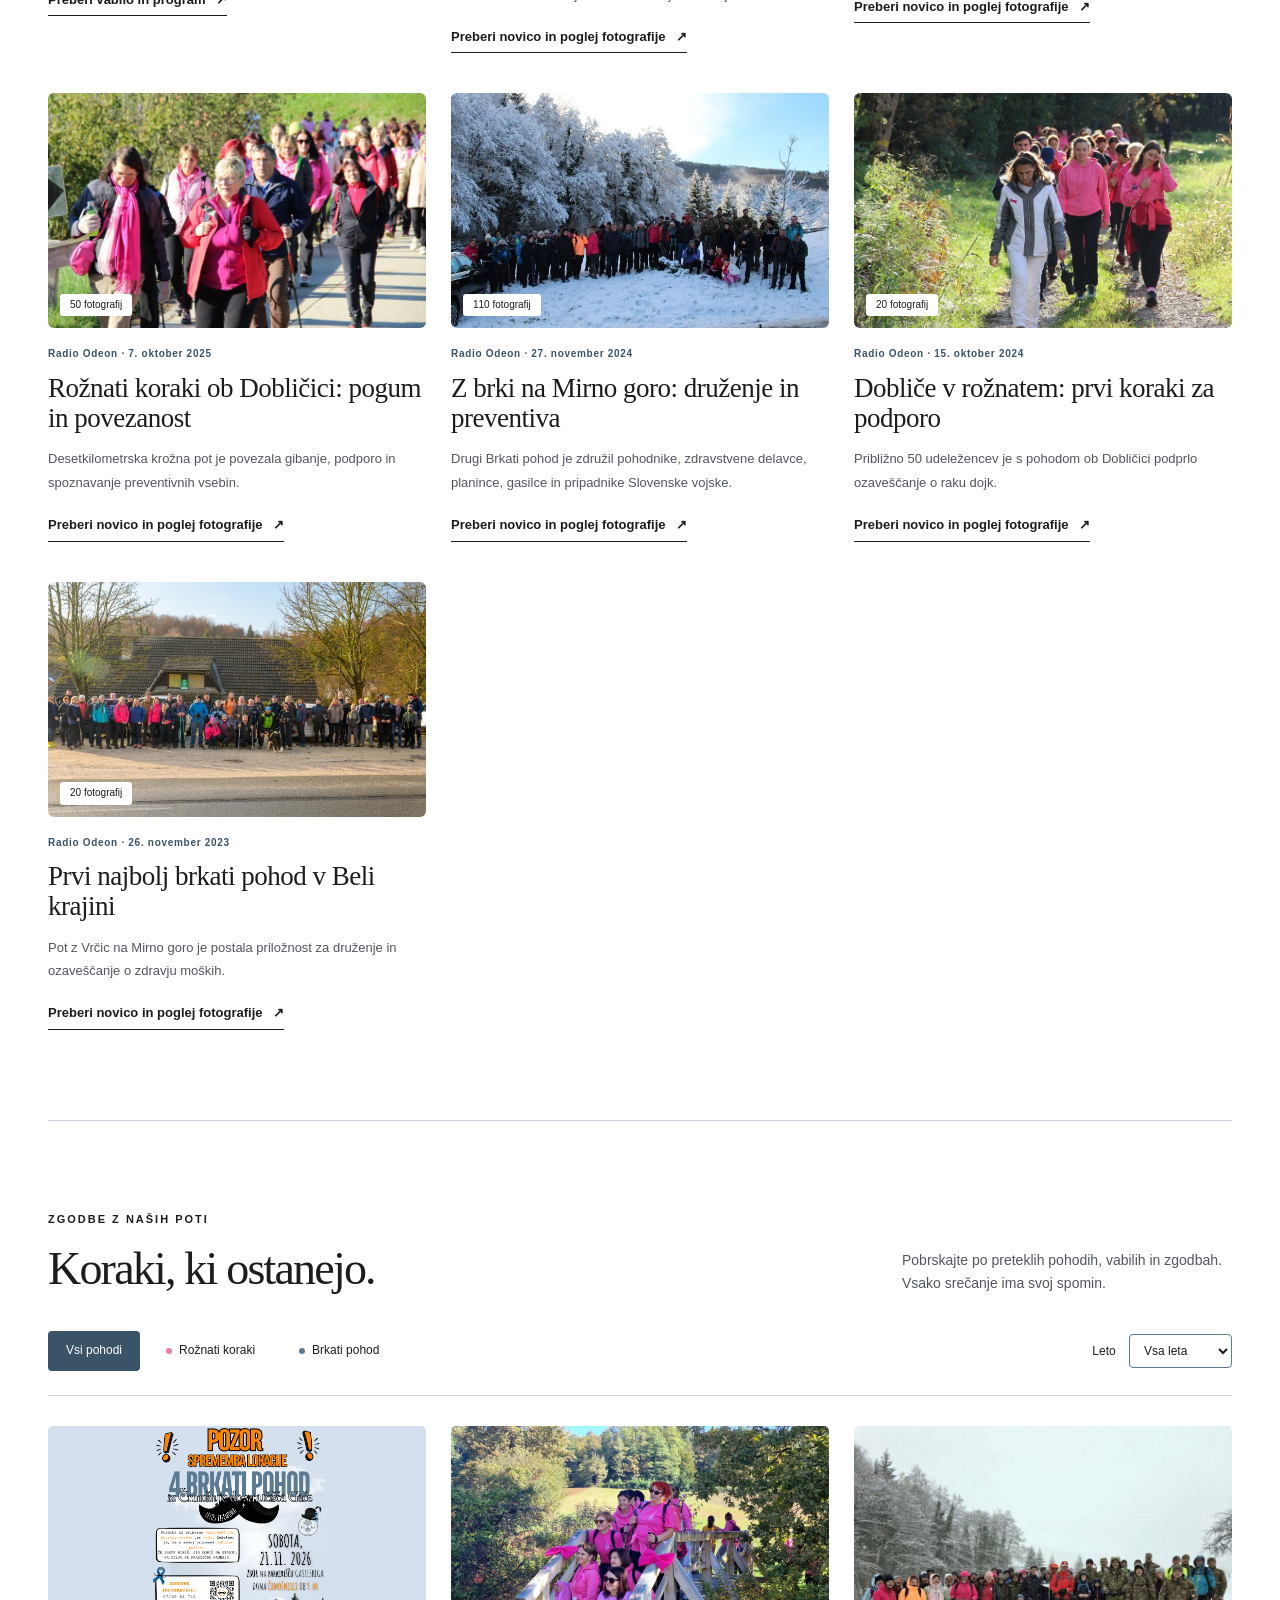
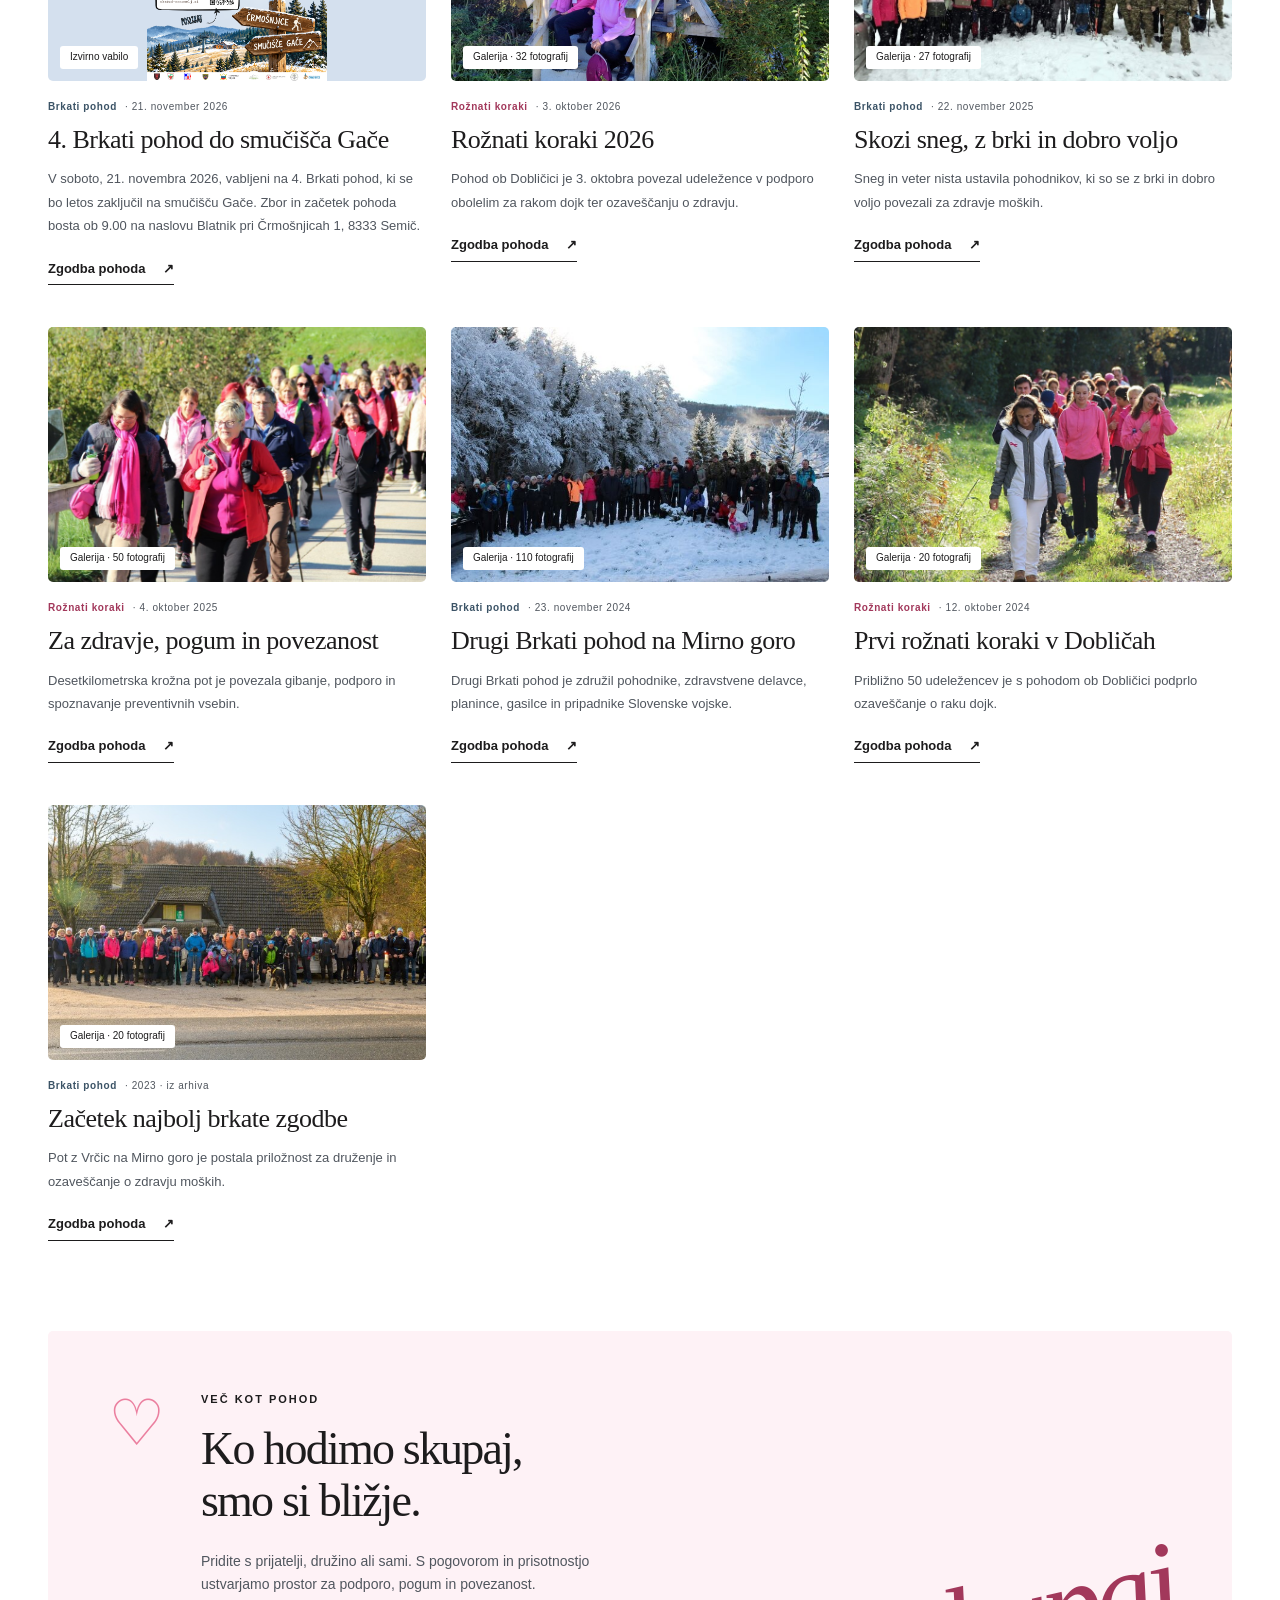
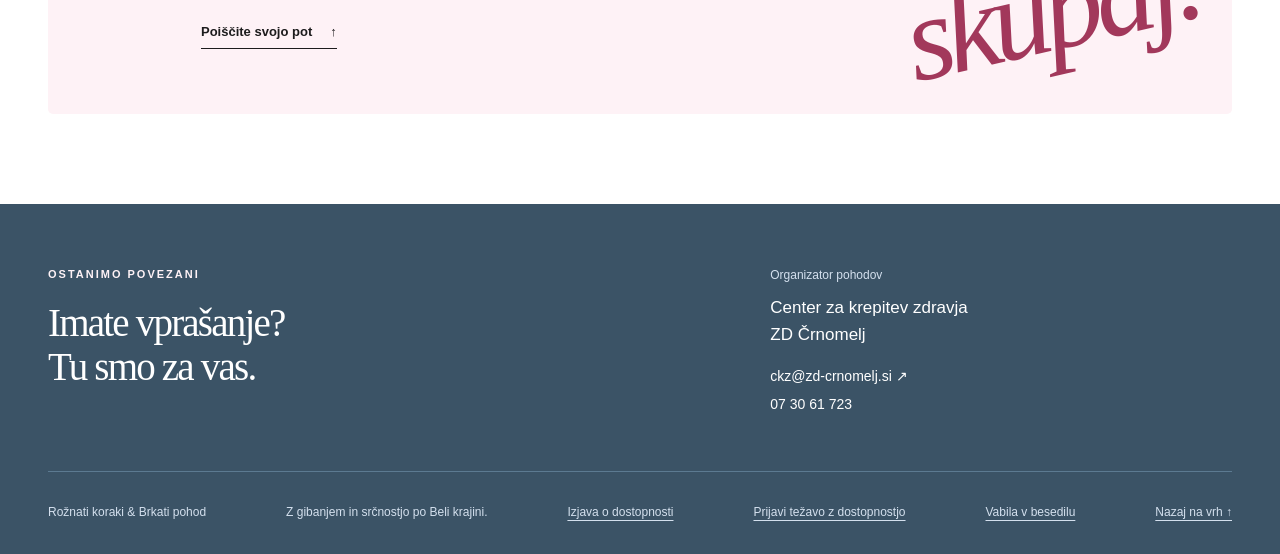
==== commit 0b94f905: "FIX: Novo vabilo za brkati pohod" ====
--- a/public/index.html
+++ b/public/index.html
@@ -7,22 +7,22 @@
   <meta name="theme-color" content="#d4e0ee">
   <title>Rožnati koraki & Brkati pohod — Skupaj za zdravje</title>
   <link rel="icon" href="assets/branding/mark.svg?v=2" type="image/svg+xml">
-  <link rel="stylesheet" href="css/styles.css?v=10">
+  <link rel="stylesheet" href="css/styles.css?v=11">
   <link rel="stylesheet" href="css/accessibility.css?v=1">
-  <script src="data/events.js?v=8" defer></script>
-  <script src="data/news.js?v=8" defer></script>
+  <script src="data/events.js?v=9" defer></script>
+  <script src="data/news.js?v=9" defer></script>
   <link rel="stylesheet" href="vendor/leaflet/leaflet.css">
   <script src="vendor/leaflet/leaflet.js" defer></script>
-  <script src="data/routes.js?v=3" defer></script>
-  <script src="js/app.js?v=9" defer></script>
-  <script src="js/routes.js?v=6" defer></script>
+  <script src="data/routes.js?v=4" defer></script>
+  <script src="js/app.js?v=11" defer></script>
+  <script src="js/routes.js?v=7" defer></script>
 </head>
 <body>
   <a class="skip" href="#vsebina">Preskoči na vsebino</a>
   <header class="header wrap">
     <a class="brand" href="#" aria-label="Rožnati koraki in Brkati pohod, domov"><img src="assets/branding/mark.svg?v=2" width="42" height="42" alt=""><span>Rožnati koraki <i>&</i><br>Brkati pohod</span></a>
     <button class="menu-toggle" aria-expanded="false" aria-controls="navigation">Meni <span aria-hidden="true">☰</span></button>
-    <nav id="navigation" aria-label="Glavna navigacija"><a href="#pohoda">O pohodih</a><a href="#poti">Poti GPX</a><a href="#aktualno">Aktualno</a><a href="#majice">Majice</a><a href="#novice">Novice</a><a href="#arhiv">Pretekli pohodi</a><a href="#kontakt" class="nav-contact">Stopimo v stik <span aria-hidden="true">↗</span></a></nav>
+    <nav id="navigation" aria-label="Glavna navigacija"><a href="#pohoda">O pohodih</a><a href="#poti">Poti in točke</a><a href="#aktualno">Aktualno</a><a href="#majice">Majice</a><a href="#novice">Novice</a><a href="#arhiv">Pretekli pohodi</a><a href="#kontakt" class="nav-contact">Stopimo v stik <span aria-hidden="true">↗</span></a></nav>
   </header>
   <main id="vsebina" tabindex="-1">
     <section class="hero wrap">
@@ -32,14 +32,14 @@
     <div class="values-strip"><div class="wrap"><span>GIBANJE V NARAVI</span><i aria-hidden="true">✳</i><span>OZAVEŠČANJE</span><i aria-hidden="true">✳</i><span>PODPORA IN POVEZOVANJE</span><i aria-hidden="true">✳</i><span>BELA KRAJINA</span></div></div>
     <section id="pohoda" tabindex="-1" class="section wrap"><div class="section-heading"><div><p class="eyebrow">DVE POTI, SKUPNO POSLANSTVO</p><h2>Vsak korak nekaj šteje.</h2></div><p>Pohoda Centra za krepitev zdravja ZD Črnomelj povezujeta gibanje, druženje in pogovor o zdravju.</p></div><div class="walks">
       <article class="walk pink"><div class="walk-identity"><div><span class="walk-season">01 / ROŽNATI OKTOBER</span><h3>Rožnati <em>koraki</em></h3></div><a class="walk-logo" href="assets/Logo/Roznati%20koraki/Logo_URPORD_Rožnati_koraki.png" target="_blank" rel="noopener" aria-label="Povečaj logotip Rožnatih korakov"><img src="assets/Logo/Roznati%20koraki/Logo_URPORD_Rožnati_koraki.png" alt="Logotip Rožnatih korakov: črna človeška ribica z zemljevidom in rožnato pentljo" width="112" height="112" loading="lazy"></a></div><p>Pohod v podporo ženskam, ki se soočajo z rakom dojk, in spodbuda, da skrbi zase namenimo več pozornosti. Rožnata oblačila in dodatki povežejo pohodnike v vidno sporočilo solidarnosti.</p><div class="walk-meta"><span>↗ Dobliče · ob reki Dobličici</span><span>Gibanje, pogovor in podpora</span></div><button class="text-link" data-walk="roznati">Razišči Rožnate korake <span aria-hidden="true">↗</span></button><a class="walk-route-link" href="#poti" data-show-route="roznati">Pot in datoteka GPX ↗</a></article>
-      <article class="walk blue"><span class="walk-season">02 / BRKATI NOVEMBER</span><svg class="walk-symbol moustache" viewBox="0 0 120 50" aria-hidden="true"><path d="M60 19C47-2 34 13 29 23 16 34 7 20 4 14-7 53 42 56 60 34 78 56 127 53 116 14 113 20 104 34 91 23 86 13 73-2 60 19Z" fill="currentColor"/></svg><h3>Brkati <em>pohod</em></h3><p>Novembrski vzpon na Mirno goro odpira pogovor o zdravju moških: o raku prostate in mod ter duševnem zdravju. Brki so simbol podpore, dobra družba pa spremljevalka na poti.</p><div class="walk-meta"><span>↗ Bela krajina · Mirna gora</span><span>Brki dobrodošli, podpora za vse</span></div><button class="text-link" data-walk="brkati">Razišči Brkati pohod <span aria-hidden="true">↗</span></button><a class="walk-route-link" href="#poti" data-show-route="brkati">Pot in datoteka GPX ↗</a></article>
+      <article class="walk blue"><span class="walk-season">02 / BRKATI NOVEMBER</span><svg class="walk-symbol moustache" viewBox="0 0 120 50" aria-hidden="true"><path d="M60 19C47-2 34 13 29 23 16 34 7 20 4 14-7 53 42 56 60 34 78 56 127 53 116 14 113 20 104 34 91 23 86 13 73-2 60 19Z" fill="currentColor"/></svg><h3>Brkati <em>pohod</em></h3><p>Novembrski pohod odpira pogovor o zdravju moških: o raku prostate in mod ter duševnem zdravju. Brki so simbol podpore, dobra družba pa spremljevalka na poti.</p><div class="walk-meta"><span>↗ Bela krajina · letos smučišče Gače</span><span>Brki dobrodošli, podpora za vse</span></div><button class="text-link" data-walk="brkati">Razišči Brkati pohod <span aria-hidden="true">↗</span></button><a class="walk-route-link" href="#poti" data-show-route="brkati">Začetna in končna točka ↗</a></article>
     </div></section>
     <section id="poti" tabindex="-1" class="section wrap" aria-labelledby="poti-title">
-      <div class="section-heading"><div><p class="eyebrow">POGLEJTE, KAM VODI POT</p><h2 id="poti-title">Naše poti na zemljevidu.</h2></div><p>Raziščite priloženi sledi pohodov in prenesite datoteko GPX za svojo navigacijsko aplikacijo.</p></div>
+      <div class="section-heading"><div><p class="eyebrow">POGLEJTE, KAM VODI POT</p><h2 id="poti-title">Naše poti na zemljevidu.</h2></div><p>Raziščite sled Rožnatih korakov ter začetno in končno točko Brkatega pohoda na Gačah.</p></div>
       <div class="route-selector" role="group" aria-label="Izberi pohodniško pot"><button data-route="roznati" aria-pressed="true">Rožnati koraki</button><button data-route="brkati" aria-pressed="false">Brkati pohod</button></div>
-      <div class="route-layout"><div class="route-visual"><div class="route-stage"><div id="route-outline"></div><div id="route-map" hidden role="region" aria-label="Interaktivni zemljevid poti" aria-describedby="route-access-help"></div></div><div class="route-map-actions"><button id="route-map-toggle" class="text-link" aria-controls="route-map" aria-expanded="false">Odpri interaktivni zemljevid</button><button id="route-fit" class="text-link" hidden>Pokaži celotno pot</button></div><p id="route-map-status" class="route-status" role="status" hidden></p></div><div class="route-details"><p class="eyebrow">SLED IZ DATOTEKE GPX</p><h3 id="route-title">Rožnati koraki</h3><dl class="route-stats"><div><dt>Dolžina sledi</dt><dd id="route-length">10,7 km</dd></div><div><dt>Potek</dt><dd id="route-shape">Sklenjena sled</dd></div></dl><p id="route-note">Sled se vrne do izhodišča. Razdalja je izračunana iz priložene datoteke GPX.</p><div class="route-coordinates"><span>Zbor in začetek pohoda</span><strong id="route-address">Dobliče 22, 8340 Črnomelj</strong><code id="route-start">45.559096, 15.143954</code><a id="route-start-link" class="source-link" href="https://www.openstreetmap.org/?mlat=45.559096&amp;mlon=15.143954#map=16/45.559096/15.143954" target="_blank" rel="noopener">Poglej zbirno mesto ↗</a></div><a id="route-download" class="button dark" href="assets/gpx/Roznati-koraki.gpx" download>Prenesi GPX ↓</a><p class="route-small">Za aktualno zbirno mesto in program preverite napoved posameznega pohoda.</p></div></div>
+      <div class="route-layout"><div class="route-visual"><div class="route-stage"><div id="route-outline"></div><div id="route-map" hidden role="region" aria-label="Interaktivni zemljevid poti" aria-describedby="route-access-help"></div></div><div class="route-map-actions"><button id="route-map-toggle" class="text-link" aria-controls="route-map" aria-expanded="false">Odpri interaktivni zemljevid</button><button id="route-fit" class="text-link" hidden>Pokaži celotno pot</button></div><p id="route-map-status" class="route-status" role="status" hidden></p></div><div class="route-details"><p class="eyebrow">SLED IZ DATOTEKE GPX</p><h3 id="route-title">Rožnati koraki</h3><dl class="route-stats"><div><dt>Dolžina sledi</dt><dd id="route-length">10,7 km</dd></div><div><dt>Potek</dt><dd id="route-shape">Sklenjena sled</dd></div></dl><p id="route-note">Sled se vrne do izhodišča. Razdalja je izračunana iz priložene datoteke GPX.</p><div class="route-coordinates"><span>Zbor in začetek pohoda</span><strong id="route-address">Dobliče 22, 8340 Črnomelj</strong><code id="route-start">45.559096, 15.143954</code><a id="route-start-link" class="source-link" href="https://www.openstreetmap.org/?mlat=45.559096&amp;mlon=15.143954#map=16/45.559096/15.143954" target="_blank" rel="noopener">Poglej zbirno mesto ↗</a></div><div id="route-finish" class="route-coordinates" hidden><span>Zaključek pohoda</span><strong id="route-finish-address"></strong><code id="route-end"></code><a id="route-end-link" class="source-link" target="_blank" rel="noopener">Poglej cilj ↗</a></div><a id="route-download" class="button dark" href="assets/gpx/Roznati-koraki.gpx" download>Prenesi GPX ↓</a><p class="route-small">Za aktualno zbirno mesto in program preverite napoved posameznega pohoda.</p></div></div>
       <p id="route-access-help" class="route-help">Zemljevid premikate s puščičnimi tipkami, povečavo upravljate z gumboma Približaj in Oddalji. <a href="vabila.html#poti">Besedilni podatki obeh poti</a> so na voljo tudi brez zemljevida.</p>
-      <noscript><p>Obe datoteki lahko prenesete tudi neposredno: <a href="assets/gpx/Roznati-koraki.gpx" download>Rožnati koraki – GPX</a> in <a href="assets/gpx/Brkati-pohod.gpx" download>Brkati pohod – GPX</a>. Za prikaz poti omogočite JavaScript.</p></noscript>
+      <noscript><p>Prenesite <a href="assets/gpx/Roznati-koraki.gpx" download>Rožnati koraki – GPX</a> ali si oglejte <a href="vabila.html#brkati-pot">začetno in končno točko Brkatega pohoda</a>. Za prikaz zemljevida omogočite JavaScript.</p></noscript>
     </section>
     <section id="aktualno" tabindex="-1" class="section upcoming-section"><div class="wrap upcoming"><div><p class="eyebrow">SE VIDIMO NA NASLEDNJEM?</p><h2>Nova pot.<br>Isti srčen namen.</h2></div><div id="upcoming-content"><span class="status"><span class="little-dot"></span> ČAKAMO NA NOV TERMIN</span><h3>Naslednje druženje objavimo tukaj.</h3><p>Ko bodo znani datum, zbirno mesto in program naslednjega pohoda, boste vse informacije našli na tem mestu.</p><a class="text-link" href="mailto:ckz@zd-crnomelj.si">Za informacije pišite organizatorju <span aria-hidden="true">↗</span></a></div></div></section>
     <section id="majice" tabindex="-1" class="section wrap" aria-labelledby="majice-title">
--- a/public/css/styles.css
+++ b/public/css/styles.css
@@ -2,11 +2,11 @@
 /* Barve iz vabil: rožnata #EB7F9F, modra #5C7A91,
    svetlo modra #D4E0EE, oranžna #FB8500; temne različice za berljivo besedilo. */
 :root{--paper:#ffffff;--ink:#1d1c1d;--muted:#50565e;--pink:#eb7f9f;--pink-ink:#a2385b;--pink-heading:#bf4a70;--pink-light:#fef2f6;--blue:#5c7a91;--blue-ink:#3b5366;--blue-light:#d4e0ee;--orange:#fb8500;--line:#c5d3e2;--serif:Georgia,'Times New Roman',serif}
-*{box-sizing:border-box}html{scroll-behavior:smooth;scroll-padding-top:32px}body{margin:0;background:var(--paper);color:var(--ink);font-family:'Segoe UI',Arial,sans-serif;font-size:16px;line-height:1.65}body.modal-open{overflow:hidden}button,input,select{font:inherit}button,a,select{-webkit-tap-highlight-color:transparent}button,a{touch-action:manipulation}a{color:inherit;text-decoration:none}button{cursor:pointer;color:inherit}img{max-width:100%;display:block}button{border:0}button:disabled{cursor:default;opacity:.4}a:focus-visible,button:focus-visible,select:focus-visible{outline:3px solid var(--pink);outline-offset:5px}h1,h2,h3,p{margin:0}h1,h2,h3{font-weight:400}h1,h2,h3{font-family:var(--serif);line-height:1.12}em{font-weight:400}p{color:var(--muted)}.wrap{max-width:1240px;width:calc(100% - 96px);margin-inline:auto}.header{height:112px;display:flex;align-items:center;justify-content:space-between;border-bottom:1px solid var(--line)}.brand{display:flex;align-items:center;gap:12px;font-size:17px;font-weight:650;line-height:1.3;letter-spacing:-.4px}.brand i{font-family:var(--serif);font-weight:400}.header nav{display:flex;align-items:center;gap:34px;font-size:14px}.header nav a:hover{color:var(--pink-ink)}.nav-contact{border:1px solid var(--blue);padding:10px 19px;border-radius:4px}.nav-contact span{margin-left:18px}.menu-toggle{display:none}.hero{display:grid;grid-template-columns:1.05fr 1fr;align-items:center;min-height:696px;padding-top:52px;padding-bottom:68px;gap:30px}.eyebrow{font-size:11px;letter-spacing:2px;font-weight:650;color:var(--ink);line-height:1.6}.little-dot{display:inline-block;width:7px;height:7px;border-radius:50%;background:var(--pink);margin-right:8px;vertical-align:middle}h1{font-size:clamp(62px,6.5vw,88px);letter-spacing:-4px;margin:24px 0}h1 em{color:var(--pink-heading)}.intro{font-size:16px;max-width:435px;line-height:1.85}.hero-actions{display:flex;align-items:center;gap:24px;margin-top:29px;flex-wrap:wrap}.button{display:inline-flex;align-items:center;justify-content:center;gap:24px;padding:14px 21px;border-radius:4px;font-size:13px;font-weight:600}.dark{background:var(--blue-ink);color:white}.dark:hover{background:var(--blue-ink)}.text-link{display:inline-flex;align-items:center;gap:18px;background:none;font-weight:600;font-size:13px;padding:0 0 5px;border-bottom:1px solid currentColor}.text-link:hover{color:var(--pink-ink)}.hero-note{display:flex;align-items:center;gap:10px;font-size:12px;margin-top:30px;color:var(--muted)}.hero-note span{font-size:25px;color:var(--pink)}.hero-art{position:relative;height:510px}.orbit{position:absolute;width:470px;height:470px;max-width:100%;border-radius:50%;background:var(--blue-light);left:3%;top:26px}.orbit:after{content:'';position:absolute;inset:-17px;border:1px dashed var(--blue);border-radius:50%}.poster{position:absolute;width:49%;padding:11px 11px 0;border-radius:6px;box-shadow:0 17px 35px #5c7a9124}.poster img{width:100%;aspect-ratio:565/800;object-fit:cover;border-radius:2px}.poster span{height:37px;display:flex;justify-content:space-between;align-items:center;font-size:9px;letter-spacing:1.4px}.poster b{font-size:19px;font-weight:400}.poster-pink{left:0;top:20px;background:var(--pink-light);transform:rotate(-8deg);z-index:2}.poster-blue{right:0;top:124px;background:var(--blue-light);transform:rotate(8deg)}.poster-pink:hover{transform:rotate(-5deg) translateY(-5px)}.poster-blue:hover{transform:rotate(5deg) translateY(-5px);z-index:3}.art-label{position:absolute;top:23px;right:0;font-family:var(--serif);font-style:italic;transform:rotate(8deg);font-size:20px}.round-note{position:absolute;z-index:4;left:36%;top:56%;width:103px;height:103px;display:flex;flex-direction:column;justify-content:center;align-items:center;background:var(--pink);border:1px solid var(--pink);border-radius:50%;box-shadow:0 4px 10px #5c7a9110;transform:rotate(-12deg);font-size:13px;line-height:1.4}.round-note em{font-family:var(--serif);font-size:25px}.art-footnote{position:absolute;bottom:-10px;left:5px;font-size:11px}.values-strip{border-block:1px solid var(--line);background:var(--pink)}.values-strip .wrap{display:flex;align-items:center;justify-content:space-between;gap:20px;min-height:67px;font-size:10px;letter-spacing:1.8px;font-weight:600}.values-strip i{font-size:22px;font-weight:400;font-style:normal;color:var(--pink-ink)}.section{padding-block:90px}.section-heading{display:flex;align-items:end;justify-content:space-between;gap:40px;margin-bottom:36px}.section-heading h2{margin-top:15px}h2{font-size:46px;letter-spacing:-1.8px}.section-heading>p{max-width:330px;font-size:14px}.walks{display:grid;grid-template-columns:1fr 1fr;gap:24px}.walk{position:relative;padding:37px;border-radius:7px;overflow:hidden}.pink{background:var(--pink-light);--accent:var(--pink-ink);border-top:5px solid var(--pink)}.blue{background:var(--blue-light);--accent:var(--blue-ink);border-top:5px solid var(--blue)}.walk-season{font-size:10px;font-weight:650;letter-spacing:1.7px;color:var(--accent)}.walk-symbol{position:absolute;right:34px;top:32px;font-size:57px;color:var(--accent);line-height:1}.moustache{width:64px;height:34px;top:45px}.walk h3{font-size:40px;margin:40px 0 22px;letter-spacing:-1px}.walk h3 em{color:var(--accent)}.walk p{font-size:14px;color:var(--muted);max-width:455px;min-height:116px}.walk-meta{border-top:1px solid #5c7a9133;display:flex;flex-direction:column;gap:4px;margin-top:27px;padding-top:17px;font-size:12px}.walk .text-link{margin-top:25px}.upcoming-section{background:var(--blue-light);border-block:1px solid var(--line)}.upcoming{display:grid;grid-template-columns:1fr 1fr;gap:90px;align-items:center}.upcoming h2{margin-top:20px}.upcoming h3{font-size:28px;margin:16px 0}.upcoming p:not(.eyebrow){font-size:14px}.upcoming .text-link{margin-top:25px}.status{font-size:10px;font-weight:650;letter-spacing:1.1px}.status .little-dot{background:var(--orange);box-shadow:0 0 0 4px #fb850022}.filter-bar{display:flex;justify-content:space-between;gap:20px;align-items:center;border-bottom:1px solid var(--line);padding-bottom:24px;margin-bottom:30px}.filters{display:flex;gap:8px;flex-wrap:wrap}.filters button{padding:9px 17px;border-radius:4px;border:1px solid transparent;background:transparent;font-size:12px}.filters button:hover{border-color:var(--blue)}.filters button.active{background:var(--blue-ink);color:white}.filter-dot{display:inline-block;width:6px;height:6px;border-radius:50%;margin-right:7px}.pink-dot{background:var(--pink)}.blue-dot{background:var(--blue)}.year-label{font-size:12px;white-space:nowrap}.year-label select{margin-left:10px;border:1px solid var(--blue);padding:8px 27px 8px 10px;background:transparent;color:var(--ink);border-radius:4px;font-size:12px}.event-grid{display:grid;grid-template-columns:repeat(3,1fr);gap:42px 25px}.event-card{min-width:0}.event-image{width:100%;height:255px;position:relative;overflow:hidden;border-radius:5px;background:var(--blue-light);display:flex;justify-content:center;align-items:center;padding:0}.event-image img{height:100%;width:100%;object-fit:contain;transition:transform .35s}.event-image:hover img{transform:scale(1.04)}.event-image.roznati{background:var(--pink-light)}.event-image.brkati{background:var(--blue-light)}.image-label{position:absolute;bottom:12px;left:12px;background:var(--paper);padding:3px 10px;border-radius:3px;font-size:10px;color:var(--ink)}.archive-graphic{font-size:100px;font-family:var(--serif);color:var(--blue);line-height:1;text-align:center}.archive-graphic small{font-family:'Segoe UI',sans-serif;font-size:11px;display:block;letter-spacing:3px;margin-top:20px}.event-meta{font-size:10px;letter-spacing:.6px;margin:18px 0 10px;display:flex;align-items:center;gap:8px;color:var(--muted)}.event-meta .tag{color:var(--pink-ink);font-weight:650}.event-meta .tag.brkati{color:var(--blue-ink)}.event-card h3{font-size:26px;letter-spacing:-.5px;margin-bottom:13px}.event-card>p{font-size:13px;line-height:1.8}.event-card .text-link{margin-top:20px}.empty-results{grid-column:1/-1;text-align:center;padding:50px;border:1px dashed var(--line);border-radius:4px}.together{padding:60px 60px 65px;background:var(--pink-light);position:relative;display:flex;gap:36px;overflow:hidden;border-radius:5px;margin-bottom:90px}.together-mark{font-size:64px;color:var(--pink);line-height:1}.together h2{margin:15px 0 24px}.together p:not(.eyebrow){font-size:14px;max-width:445px}.together .text-link{margin-top:25px}.together-word{position:absolute;right:35px;bottom:5px;font-size:120px;font-family:var(--serif);font-style:italic;letter-spacing:-7px;color:var(--pink);transform:rotate(-13deg);pointer-events:none}.footer{background:var(--blue-ink);color:#ffffff;padding-top:62px}.footer .eyebrow{color:var(--pink)}.footer h2{font-size:39px;margin-top:18px}.footer-main{display:flex;justify-content:space-between;padding-bottom:55px;gap:35px}.contact{width:39%}.contact p{color:var(--blue-light);font-size:12px}.contact h3{font-family:inherit;font-size:17px;line-height:1.6;margin:8px 0 17px}.contact a{display:block;font-size:14px;margin-top:5px}.contact a:hover{color:var(--pink)}.footer-bottom{border-top:1px solid var(--blue);display:flex;gap:24px;justify-content:space-between;padding-block:23px;font-size:10px;color:var(--blue-light)}.sr-only,.skip:not(:focus){position:absolute;width:1px;height:1px;overflow:hidden;clip-path:inset(50%);white-space:nowrap}.skip:focus{position:fixed;z-index:20;top:10px;left:10px;background:white;padding:10px}dialog{border:0;border-radius:10px;width:min(900px,calc(100% - 30px));max-height:90vh;padding:40px;color:var(--ink);background:var(--paper)}dialog::backdrop{background:#1d1c1dcc;backdrop-filter:blur(4px)}.dialog-close{position:sticky;float:right;top:0;margin:-20px -20px 0 0;border-radius:50%;height:40px;width:40px;font-size:29px;background:var(--blue-light);z-index:2;line-height:1}.detail-head{padding-right:24px}.detail-head h2{font-size:37px;margin:12px 0 25px}.detail-layout{display:grid;grid-template-columns:200px 1fr;gap:28px}.detail-poster{border-radius:5px}.detail-layout p{font-size:14px;margin-bottom:14px}.detail-info{display:flex;gap:15px;flex-wrap:wrap;font-size:12px;background:var(--blue-light);padding:15px;border-radius:5px;margin:20px 0}.source-link{font-size:12px;text-decoration:underline;text-underline-offset:3px}.gallery{border-top:1px solid var(--line);padding-top:28px;margin-top:30px}.gallery h3{font-size:25px;margin-bottom:16px}.gallery-empty{padding:25px;background:var(--pink-light);border-radius:4px;font-size:14px}.gallery-frame{position:relative;background:#1d1c1d;border-radius:5px;overflow:hidden}.gallery-frame img{width:100%;height:440px;object-fit:contain}.gallery-caption{font-size:12px;margin-top:8px;min-height:20px}.gallery-controls{display:flex;justify-content:space-between;align-items:center;margin-top:14px;gap:10px}.gallery-controls button{border:1px solid var(--blue);border-radius:4px;background:transparent;padding:8px 15px;min-width:44px}.gallery-controls button:hover{background:var(--blue-light)}.gallery-controls span{font-size:12px}.gallery-loading{font-size:13px;margin:12px 0}.gallery-error{background:var(--pink-light);color:var(--pink-ink);padding:12px;border-radius:4px;font-size:13px}.poster-caption{font-size:11px;margin-top:8px;display:block}.calendar-link{margin-top:18px}
+*{box-sizing:border-box}html{scroll-behavior:smooth;scroll-padding-top:32px}body{margin:0;background:var(--paper);color:var(--ink);font-family:'Segoe UI',Arial,sans-serif;font-size:16px;line-height:1.65}body.modal-open{overflow:hidden}button,input,select{font:inherit}button,a,select{-webkit-tap-highlight-color:transparent}button,a{touch-action:manipulation}a{color:inherit;text-decoration:none}button{cursor:pointer;color:inherit}img{max-width:100%;display:block}button{border:0}button:disabled{cursor:default;opacity:.4}a:focus-visible,button:focus-visible,select:focus-visible{outline:3px solid var(--pink);outline-offset:5px}h1,h2,h3,p{margin:0}h1,h2,h3{font-weight:400}h1,h2,h3{font-family:var(--serif);line-height:1.12}em{font-weight:400}p{color:var(--muted)}.wrap{max-width:1240px;width:calc(100% - 96px);margin-inline:auto}.header{height:112px;display:flex;align-items:center;justify-content:space-between;border-bottom:1px solid var(--line)}.brand{display:flex;align-items:center;gap:12px;font-size:17px;font-weight:650;line-height:1.3;letter-spacing:-.4px}.brand i{font-family:var(--serif);font-weight:400}.header nav{display:flex;align-items:center;gap:34px;font-size:14px}.header nav a:hover{color:var(--pink-ink)}.nav-contact{border:1px solid var(--blue);padding:10px 19px;border-radius:4px}.nav-contact span{margin-left:18px}.menu-toggle{display:none}.hero{display:grid;grid-template-columns:1.05fr 1fr;align-items:center;min-height:696px;padding-top:52px;padding-bottom:68px;gap:30px}.eyebrow{font-size:11px;letter-spacing:2px;font-weight:650;color:var(--ink);line-height:1.6}.little-dot{display:inline-block;width:7px;height:7px;border-radius:50%;background:var(--pink);margin-right:8px;vertical-align:middle}h1{font-size:clamp(62px,6.5vw,88px);letter-spacing:-4px;margin:24px 0}h1 em{color:var(--pink-heading)}.intro{font-size:16px;max-width:435px;line-height:1.85}.hero-actions{display:flex;align-items:center;gap:24px;margin-top:29px;flex-wrap:wrap}.button{display:inline-flex;align-items:center;justify-content:center;gap:24px;padding:14px 21px;border-radius:4px;font-size:13px;font-weight:600}.dark{background:var(--blue-ink);color:white}.dark:hover{background:var(--blue-ink)}.text-link{display:inline-flex;align-items:center;gap:18px;background:none;font-weight:600;font-size:13px;padding:0 0 5px;border-bottom:1px solid currentColor}.text-link:hover{color:var(--pink-ink)}.hero-note{display:flex;align-items:center;gap:10px;font-size:12px;margin-top:30px;color:var(--muted)}.hero-note span{font-size:25px;color:var(--pink)}.hero-art{position:relative;height:510px}.orbit{position:absolute;width:470px;height:470px;max-width:100%;border-radius:50%;background:var(--blue-light);left:3%;top:26px}.orbit:after{content:'';position:absolute;inset:-17px;border:1px dashed var(--blue);border-radius:50%}.poster{position:absolute;width:49%;padding:11px 11px 0;border-radius:6px;box-shadow:0 17px 35px #5c7a9124}.poster img{width:100%;aspect-ratio:565/800;object-fit:cover;border-radius:2px}.poster span{height:37px;display:flex;justify-content:space-between;align-items:center;font-size:9px;letter-spacing:1.4px}.poster b{font-size:19px;font-weight:400}.poster-pink{left:0;top:20px;background:var(--pink-light);transform:rotate(-8deg);z-index:2}.poster-blue{right:0;top:124px;background:var(--blue-light);transform:rotate(8deg)}.poster-pink:hover{transform:rotate(-5deg) translateY(-5px)}.poster-blue:hover{transform:rotate(5deg) translateY(-5px);z-index:3}.art-label{position:absolute;top:23px;right:0;font-family:var(--serif);font-style:italic;transform:rotate(8deg);font-size:20px}.round-note{position:absolute;z-index:4;left:36%;top:56%;width:103px;height:103px;display:flex;flex-direction:column;justify-content:center;align-items:center;background:var(--pink);border:1px solid var(--pink);border-radius:50%;box-shadow:0 4px 10px #5c7a9110;transform:rotate(-12deg);font-size:13px;line-height:1.4}.round-note em{font-family:var(--serif);font-size:25px}.art-footnote{position:absolute;bottom:-10px;left:5px;font-size:11px}.values-strip{border-block:1px solid var(--line);background:var(--pink)}.values-strip .wrap{display:flex;align-items:center;justify-content:space-between;gap:20px;min-height:67px;font-size:10px;letter-spacing:1.8px;font-weight:600}.values-strip i{font-size:22px;font-weight:400;font-style:normal;color:var(--pink-ink)}.section{padding-block:90px}.section-heading{display:flex;align-items:end;justify-content:space-between;gap:40px;margin-bottom:36px}.section-heading h2{margin-top:15px}h2{font-size:46px;letter-spacing:-1.8px}.section-heading>p{max-width:330px;font-size:14px}.walks{display:grid;grid-template-columns:1fr 1fr;gap:24px}.walk{position:relative;padding:37px;border-radius:7px;overflow:hidden}.pink{background:var(--pink-light);--accent:var(--pink-ink);border-top:5px solid var(--pink)}.blue{background:var(--blue-light);--accent:var(--blue-ink);border-top:5px solid var(--blue)}.walk-season{font-size:10px;font-weight:650;letter-spacing:1.7px;color:var(--accent)}.walk-symbol{position:absolute;right:34px;top:32px;font-size:57px;color:var(--accent);line-height:1}.moustache{width:64px;height:34px;top:45px}.walk h3{font-size:40px;margin:40px 0 22px;letter-spacing:-1px}.walk h3 em{color:var(--accent)}.walk p{font-size:14px;color:var(--muted);max-width:455px;min-height:116px}.walk-meta{border-top:1px solid #5c7a9133;display:flex;flex-direction:column;gap:4px;margin-top:27px;padding-top:17px;font-size:12px}.walk .text-link{margin-top:25px}.upcoming-section{background:var(--blue-light);border-block:1px solid var(--line)}.upcoming{display:grid;grid-template-columns:1fr 1fr;gap:90px;align-items:center}.upcoming h2{margin-top:20px}.upcoming h3{font-size:28px;margin:16px 0}.upcoming p:not(.eyebrow){font-size:14px}.upcoming .text-link{margin-top:25px}.status{font-size:10px;font-weight:650;letter-spacing:1.1px}.status .little-dot{background:var(--orange);box-shadow:0 0 0 4px #fb850022}.filter-bar{display:flex;justify-content:space-between;gap:20px;align-items:center;border-bottom:1px solid var(--line);padding-bottom:24px;margin-bottom:30px}.filters{display:flex;gap:8px;flex-wrap:wrap}.filters button{padding:9px 17px;border-radius:4px;border:1px solid transparent;background:transparent;font-size:12px}.filters button:hover{border-color:var(--blue)}.filters button.active{background:var(--blue-ink);color:white}.filter-dot{display:inline-block;width:6px;height:6px;border-radius:50%;margin-right:7px}.pink-dot{background:var(--pink)}.blue-dot{background:var(--blue)}.year-label{font-size:12px;white-space:nowrap}.year-label select{margin-left:10px;border:1px solid var(--blue);padding:8px 27px 8px 10px;background:transparent;color:var(--ink);border-radius:4px;font-size:12px}.event-grid{display:grid;grid-template-columns:repeat(3,1fr);gap:42px 25px}.event-card{min-width:0}.event-image{width:100%;height:255px;position:relative;overflow:hidden;border-radius:5px;background:var(--blue-light);display:flex;justify-content:center;align-items:center;padding:0}.event-image img{height:100%;width:100%;object-fit:contain;transition:transform .35s}.event-image:hover img{transform:scale(1.04)}.event-image.roznati{background:var(--pink-light)}.event-image.brkati{background:var(--blue-light)}.image-label{position:absolute;bottom:12px;left:12px;background:var(--paper);padding:3px 10px;border-radius:3px;font-size:10px;color:var(--ink)}.archive-graphic{font-size:100px;font-family:var(--serif);color:var(--blue);line-height:1;text-align:center}.archive-graphic small{font-family:'Segoe UI',sans-serif;font-size:11px;display:block;letter-spacing:3px;margin-top:20px}.event-meta{font-size:10px;letter-spacing:.6px;margin:18px 0 10px;display:flex;align-items:center;gap:8px;color:var(--muted)}.event-meta .tag{color:var(--pink-ink);font-weight:650}.event-meta .tag.brkati{color:var(--blue-ink)}.event-card h3{font-size:26px;letter-spacing:-.5px;margin-bottom:13px}.event-card>p{font-size:13px;line-height:1.8}.event-card .text-link{margin-top:20px}.empty-results{grid-column:1/-1;text-align:center;padding:50px;border:1px dashed var(--line);border-radius:4px}.together{padding:60px 60px 65px;background:var(--pink-light);position:relative;display:flex;gap:36px;overflow:hidden;border-radius:5px;margin-bottom:90px}.together-mark{font-size:64px;color:var(--pink);line-height:1}.together h2{margin:15px 0 24px}.together p:not(.eyebrow){font-size:14px;max-width:445px}.together .text-link{margin-top:25px}.together-word{position:absolute;right:35px;bottom:5px;font-size:120px;font-family:var(--serif);font-style:italic;letter-spacing:-7px;color:var(--pink);transform:rotate(-13deg);pointer-events:none}.footer{background:var(--blue-ink);color:#ffffff;padding-top:62px}.footer .eyebrow{color:var(--pink)}.footer h2{font-size:39px;margin-top:18px}.footer-main{display:flex;justify-content:space-between;padding-bottom:55px;gap:35px}.contact{width:39%}.contact p{color:var(--blue-light);font-size:12px}.contact h3{font-family:inherit;font-size:17px;line-height:1.6;margin:8px 0 17px}.contact a{display:block;font-size:14px;margin-top:5px}.contact a:hover{color:var(--pink)}.footer-bottom{border-top:1px solid var(--blue);display:flex;gap:24px;justify-content:space-between;padding-block:23px;font-size:10px;color:var(--blue-light)}.sr-only,.skip:not(:focus){position:absolute;width:1px;height:1px;overflow:hidden;clip-path:inset(50%);white-space:nowrap}.skip:focus{position:fixed;z-index:20;top:10px;left:10px;background:white;padding:10px}dialog{border:0;border-radius:10px;width:min(900px,calc(100% - 30px));max-height:90vh;padding:40px;color:var(--ink);background:var(--paper)}dialog::backdrop{background:#1d1c1dcc;backdrop-filter:blur(4px)}.dialog-close{position:sticky;float:right;top:0;margin:-20px -20px 0 0;border-radius:50%;height:40px;width:40px;font-size:29px;background:var(--blue-light);z-index:2;line-height:1}.detail-head{padding-right:24px}.detail-head h2{font-size:37px;margin:12px 0 25px}.detail-layout{display:grid;grid-template-columns:200px 1fr;gap:28px}.detail-poster{border-radius:5px}.detail-layout p{font-size:14px;margin-bottom:14px}.detail-info{display:flex;gap:15px;flex-wrap:wrap;font-size:12px;background:var(--blue-light);padding:15px;border-radius:5px;margin:20px 0}.source-link{font-size:12px;text-decoration:underline;text-underline-offset:3px}.gallery{overflow-anchor:none;border-top:1px solid var(--line);padding-top:28px;margin-top:30px}.gallery h3{font-size:25px;margin-bottom:16px}.gallery-empty{padding:25px;background:var(--pink-light);border-radius:4px;font-size:14px}.gallery-frame{height:440px;position:relative;background:#1d1c1d;border-radius:5px;overflow:hidden}.gallery-frame img{width:100%;height:100%;object-fit:contain}.gallery-caption{font-size:12px;margin-top:8px;min-height:20px}.gallery-controls{display:flex;justify-content:space-between;align-items:center;margin-top:14px;gap:10px}.gallery-controls button{border:1px solid var(--blue);border-radius:4px;background:transparent;padding:8px 15px;min-width:44px}.gallery-controls button:hover{background:var(--blue-light)}.gallery-controls span{font-size:12px}.gallery-loading{font-size:13px;margin:12px 0}.gallery-error{background:var(--pink-light);color:var(--pink-ink);padding:12px;border-radius:4px;font-size:13px}.poster-caption{font-size:11px;margin-top:8px;display:block}.calendar-link{margin-top:18px}
 @media(min-width:1450px){.hero{min-height:735px}.hero-art{height:550px}.poster{width:47%}.poster-blue{top:142px}}
 @media(max-width:1050px){.wrap{width:calc(100% - 56px)}.header nav{gap:22px}.hero{gap:24px;min-height:620px}.hero-art{height:420px}.poster-blue{top:110px}.art-label{font-size:16px}.round-note{width:83px;height:83px;top:57%}.round-note em{font-size:21px}h1{font-size:70px}.hero-actions{gap:18px}.orbit{height:350px;width:350px}.art-footnote{bottom:-8px}.walk{padding:27px}.walk h3{font-size:34px}.walk p{min-height:140px}.event-image{height:225px}.section-heading>p{max-width:290px}.together-word{right:20px;font-size:90px}.upcoming{gap:45px}}
-@media(max-width:760px){.wrap{width:calc(100% - 40px)}.header{height:88px;position:relative}.brand{font-size:15px}.brand img{width:36px;height:36px}.menu-toggle{display:block;padding:10px 0 10px 15px;background:none;font-size:13px}.menu-toggle span{margin-left:7px}.header nav{display:none;position:absolute;top:87px;left:-20px;right:-20px;background:var(--paper);padding:24px;z-index:10;box-shadow:0 12px 15px #5c7a9115;align-items:stretch}.header nav.open{display:flex;flex-direction:column}.nav-contact{align-self:flex-start}.hero{grid-template-columns:1fr;padding-top:42px;padding-bottom:35px;gap:30px}.hero-copy{max-width:570px}.eyebrow{font-size:10px;letter-spacing:1.5px}h1{font-size:70px;line-height:1.01;letter-spacing:-3px;margin:23px 0}.intro{font-size:15px;max-width:440px}.hero-note{margin-top:23px}.hero-art{width:min(450px,100%);margin:auto;height:470px}.poster{width:46%}.poster-pink{left:6px}.poster-blue{right:5px;top:95px}.orbit{height:360px;width:360px;max-width:90%;left:5%}.round-note{left:40%;top:48%}.art-label{right:15px;top:6px}.art-footnote{bottom:5px;left:10px}.values-strip .wrap{flex-wrap:wrap;justify-content:center;gap:10px 20px;padding-block:18px;font-size:9px;letter-spacing:1px}.values-strip i{font-size:16px}.values-strip i:last-of-type,.values-strip span:last-child{display:none}.section{padding-block:58px}.section-heading{display:block;margin-bottom:27px}h2{font-size:37px;letter-spacing:-1.3px}.section-heading>p{max-width:420px;margin-top:20px}.walks{grid-template-columns:1fr;gap:17px}.walk{padding:28px}.walk h3{font-size:37px}.walk p{min-height:0;max-width:none}.walk-meta{margin-top:22px}.upcoming{grid-template-columns:1fr;gap:30px}.upcoming h3{font-size:26px}.filter-bar{align-items:flex-start;flex-direction:column;gap:15px}.filters{gap:3px}.filters button{font-size:11px;padding:9px 10px}.event-grid{grid-template-columns:1fr 1fr;gap:32px 17px}.event-image{height:235px}.event-card h3{font-size:24px}.event-meta{flex-wrap:wrap;font-size:9px;gap:4px}.together{padding:35px 27px 70px;gap:15px;margin-bottom:58px}.together-mark{font-size:40px}.together h2{font-size:34px}.together-word{font-size:64px;bottom:-7px;right:15px;opacity:.6}.footer-main{flex-direction:column;gap:32px;padding-bottom:38px}.contact{width:100%}.footer h2{font-size:35px}.footer-bottom{flex-wrap:wrap;gap:10px}.footer-bottom span:nth-child(2){width:100%;order:3}.footer-bottom a{margin-left:auto}dialog{padding:25px}.dialog-close{margin:-13px -13px 0 0}.detail-head h2{font-size:30px}.detail-layout{grid-template-columns:130px 1fr;gap:18px}.detail-layout p{font-size:13px}.gallery-frame img{height:300px}}
-@media(max-width:420px){h1{font-size:62px}.hero-actions{gap:22px}.hero-art{height:410px}.orbit{height:310px}.poster-blue{top:100px}.art-footnote{bottom:0}.values-strip .wrap{gap:9px}.event-grid{grid-template-columns:1fr}.event-image{height:320px}.event-meta{font-size:10px}.event-card h3{font-size:27px}.detail-layout{grid-template-columns:1fr}.detail-poster{max-height:260px;width:auto;margin:auto}.poster-caption{text-align:center}.together{gap:12px;padding-inline:20px}.together-mark{font-size:30px}.gallery-controls button{padding-inline:10px}.gallery-frame img{height:240px}}
+@media(max-width:760px){.wrap{width:calc(100% - 40px)}.header{height:88px;position:relative}.brand{font-size:15px}.brand img{width:36px;height:36px}.menu-toggle{display:block;padding:10px 0 10px 15px;background:none;font-size:13px}.menu-toggle span{margin-left:7px}.header nav{display:none;position:absolute;top:87px;left:-20px;right:-20px;background:var(--paper);padding:24px;z-index:10;box-shadow:0 12px 15px #5c7a9115;align-items:stretch}.header nav.open{display:flex;flex-direction:column}.nav-contact{align-self:flex-start}.hero{grid-template-columns:1fr;padding-top:42px;padding-bottom:35px;gap:30px}.hero-copy{max-width:570px}.eyebrow{font-size:10px;letter-spacing:1.5px}h1{font-size:70px;line-height:1.01;letter-spacing:-3px;margin:23px 0}.intro{font-size:15px;max-width:440px}.hero-note{margin-top:23px}.hero-art{width:min(450px,100%);margin:auto;height:470px}.poster{width:46%}.poster-pink{left:6px}.poster-blue{right:5px;top:95px}.orbit{height:360px;width:360px;max-width:90%;left:5%}.round-note{left:40%;top:48%}.art-label{right:15px;top:6px}.art-footnote{bottom:5px;left:10px}.values-strip .wrap{flex-wrap:wrap;justify-content:center;gap:10px 20px;padding-block:18px;font-size:9px;letter-spacing:1px}.values-strip i{font-size:16px}.values-strip i:last-of-type,.values-strip span:last-child{display:none}.section{padding-block:58px}.section-heading{display:block;margin-bottom:27px}h2{font-size:37px;letter-spacing:-1.3px}.section-heading>p{max-width:420px;margin-top:20px}.walks{grid-template-columns:1fr;gap:17px}.walk{padding:28px}.walk h3{font-size:37px}.walk p{min-height:0;max-width:none}.walk-meta{margin-top:22px}.upcoming{grid-template-columns:1fr;gap:30px}.upcoming h3{font-size:26px}.filter-bar{align-items:flex-start;flex-direction:column;gap:15px}.filters{gap:3px}.filters button{font-size:11px;padding:9px 10px}.event-grid{grid-template-columns:1fr 1fr;gap:32px 17px}.event-image{height:235px}.event-card h3{font-size:24px}.event-meta{flex-wrap:wrap;font-size:9px;gap:4px}.together{padding:35px 27px 70px;gap:15px;margin-bottom:58px}.together-mark{font-size:40px}.together h2{font-size:34px}.together-word{font-size:64px;bottom:-7px;right:15px;opacity:.6}.footer-main{flex-direction:column;gap:32px;padding-bottom:38px}.contact{width:100%}.footer h2{font-size:35px}.footer-bottom{flex-wrap:wrap;gap:10px}.footer-bottom span:nth-child(2){width:100%;order:3}.footer-bottom a{margin-left:auto}dialog{padding:25px}.dialog-close{margin:-13px -13px 0 0}.detail-head h2{font-size:30px}.detail-layout{grid-template-columns:130px 1fr;gap:18px}.detail-layout p{font-size:13px}.gallery-frame{height:300px}}
+@media(max-width:420px){h1{font-size:62px}.hero-actions{gap:22px}.hero-art{height:410px}.orbit{height:310px}.poster-blue{top:100px}.art-footnote{bottom:0}.values-strip .wrap{gap:9px}.event-grid{grid-template-columns:1fr}.event-image{height:320px}.event-meta{font-size:10px}.event-card h3{font-size:27px}.detail-layout{grid-template-columns:1fr}.detail-poster{max-height:260px;width:auto;margin:auto}.poster-caption{text-align:center}.together{gap:12px;padding-inline:20px}.together-mark{font-size:30px}.gallery-controls button{padding-inline:10px}.gallery-frame{height:240px}}
 @media(prefers-reduced-motion:reduce){html{scroll-behavior:auto}*,*:before,*:after{transition:none!important;animation:none!important}}
 
 /* Novice in lokalno shranjene fotografske galerije. */
@@ -59,3 +59,7 @@
 @media(max-width:500px){.route-stage{height:320px}.route-selector button{padding:10px 15px;font-size:13px}.route-details h3{font-size:30px}.route-stats{gap:23px}.route-stats dd{font-size:18px}.route-details{padding:23px}}
 
 .news-image.news-invitation img{object-fit:contain}
+
+/* Loading and error messages overlay the reserved image space. */
+.gallery-frame .gallery-loading{position:absolute;inset:auto 12px 12px;margin:0;padding:10px;background:#1d1c1de6;color:#fff;border-radius:4px}
+.gallery-frame .gallery-loading:empty{display:none}
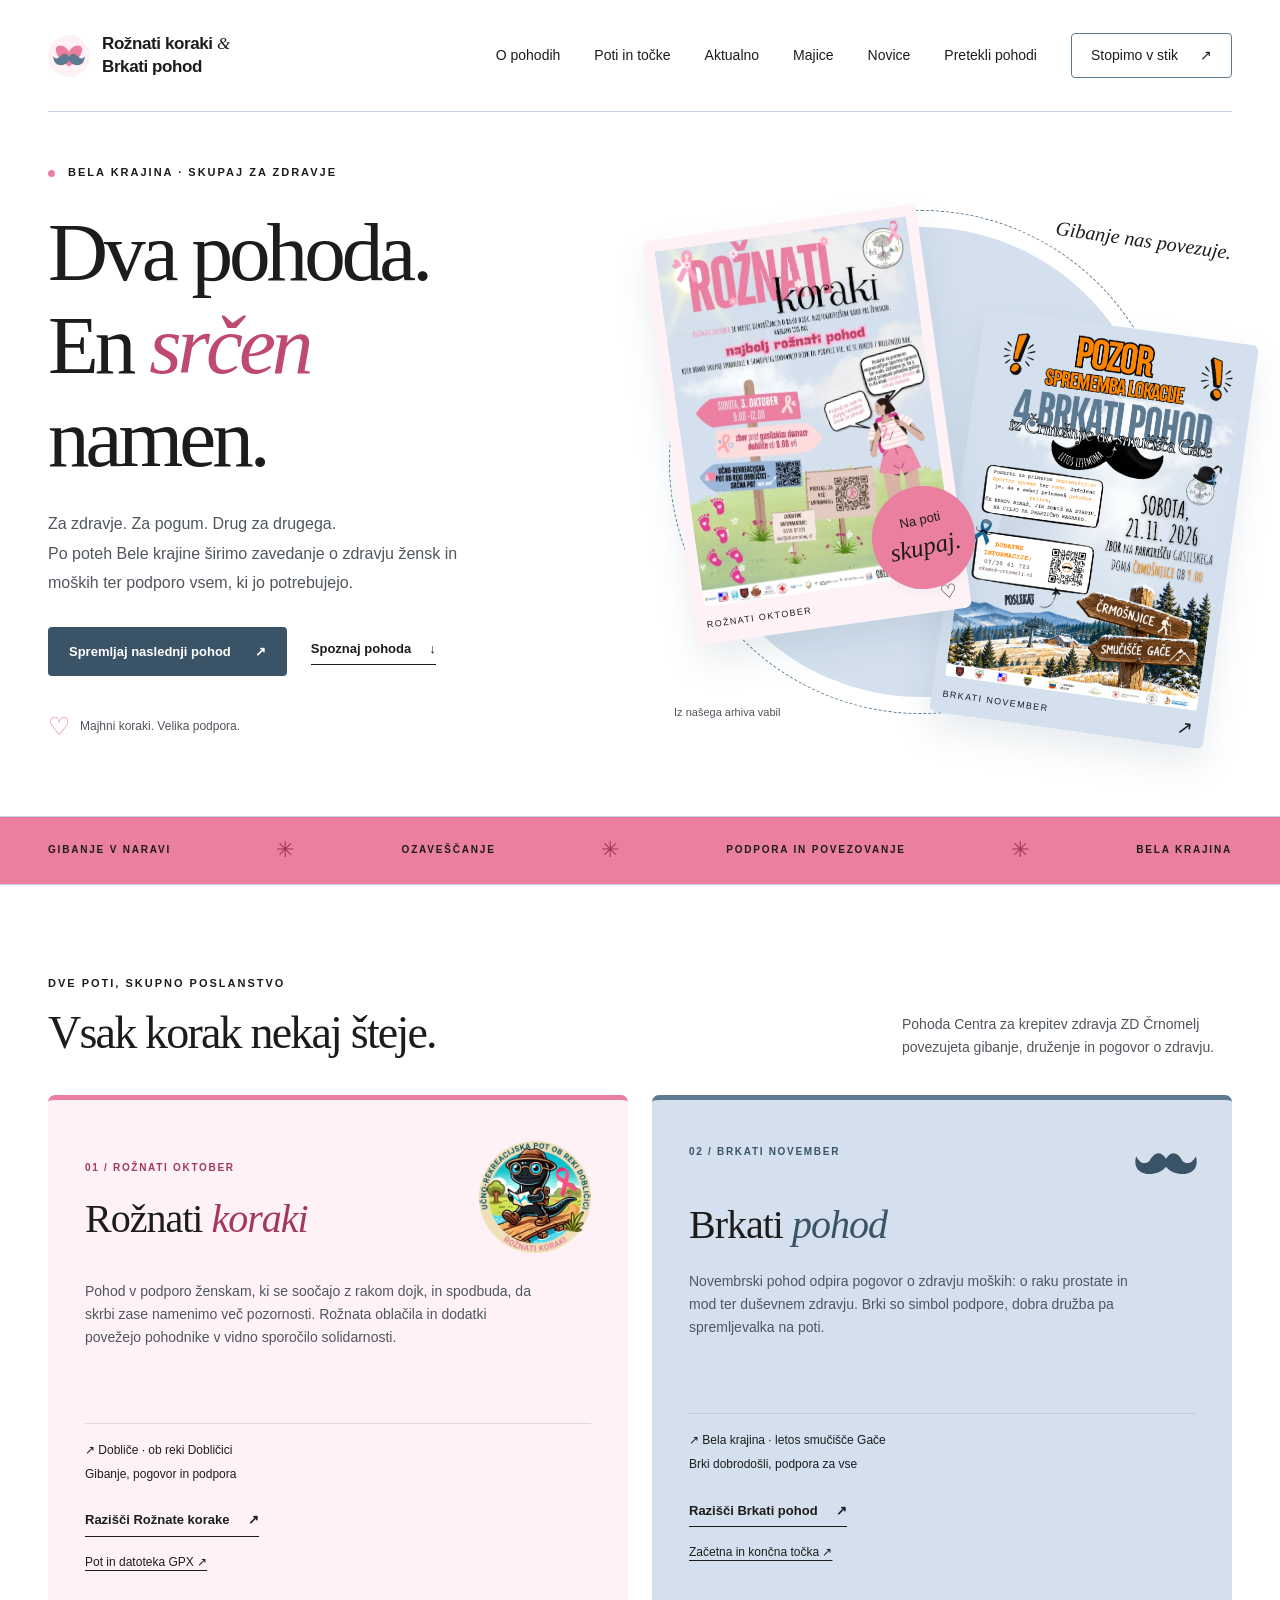
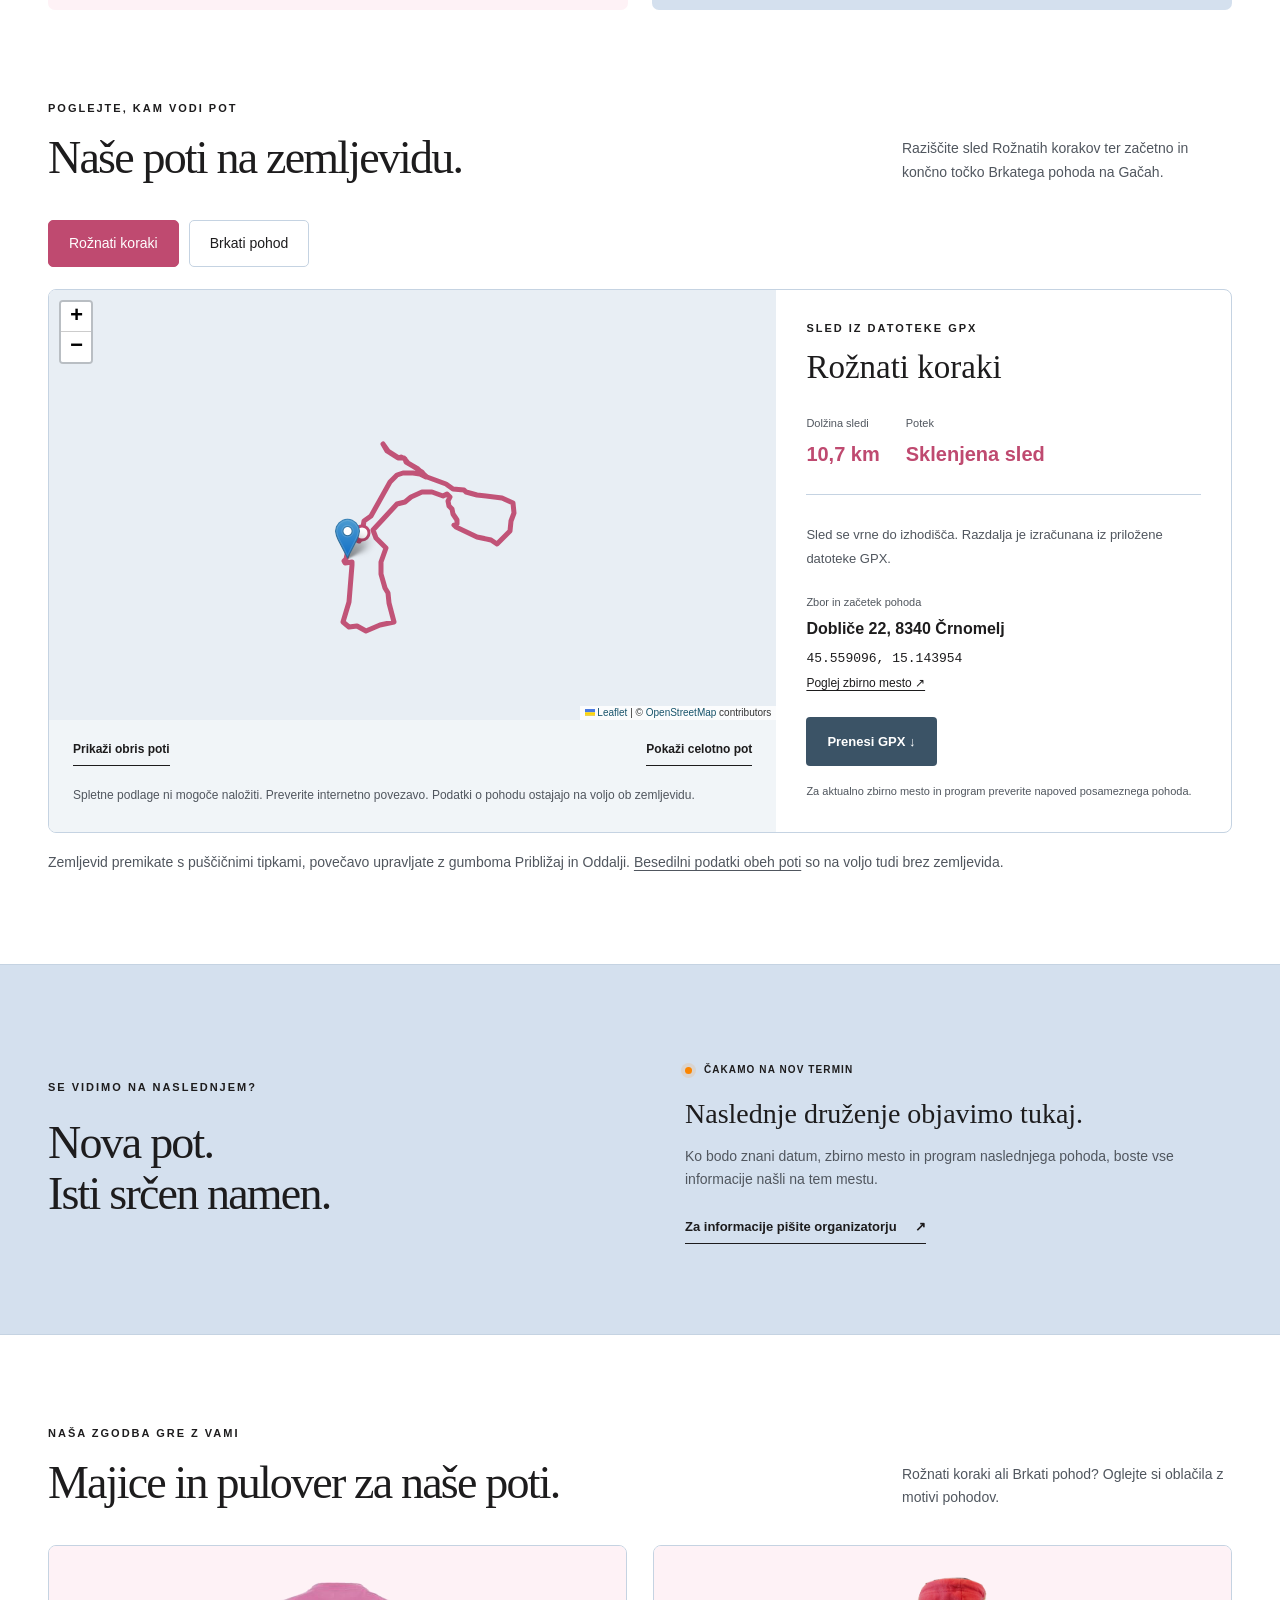
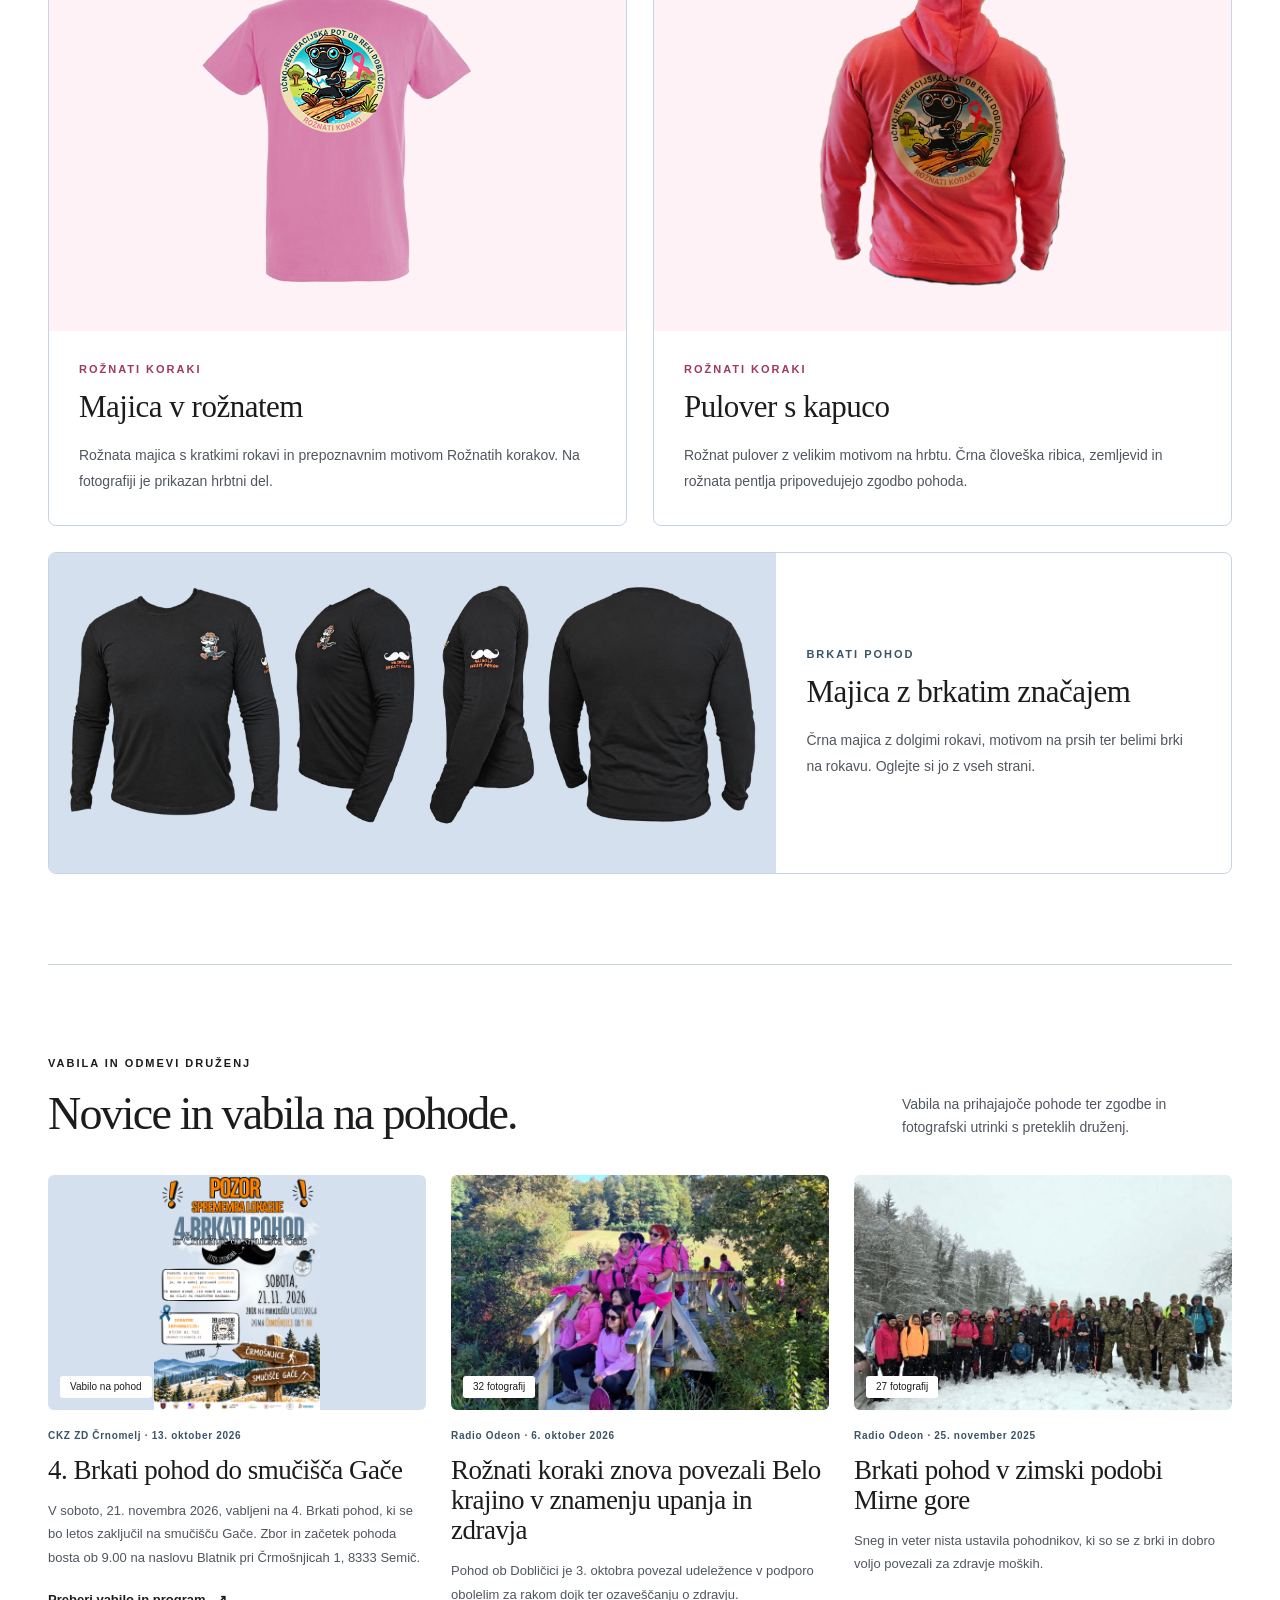
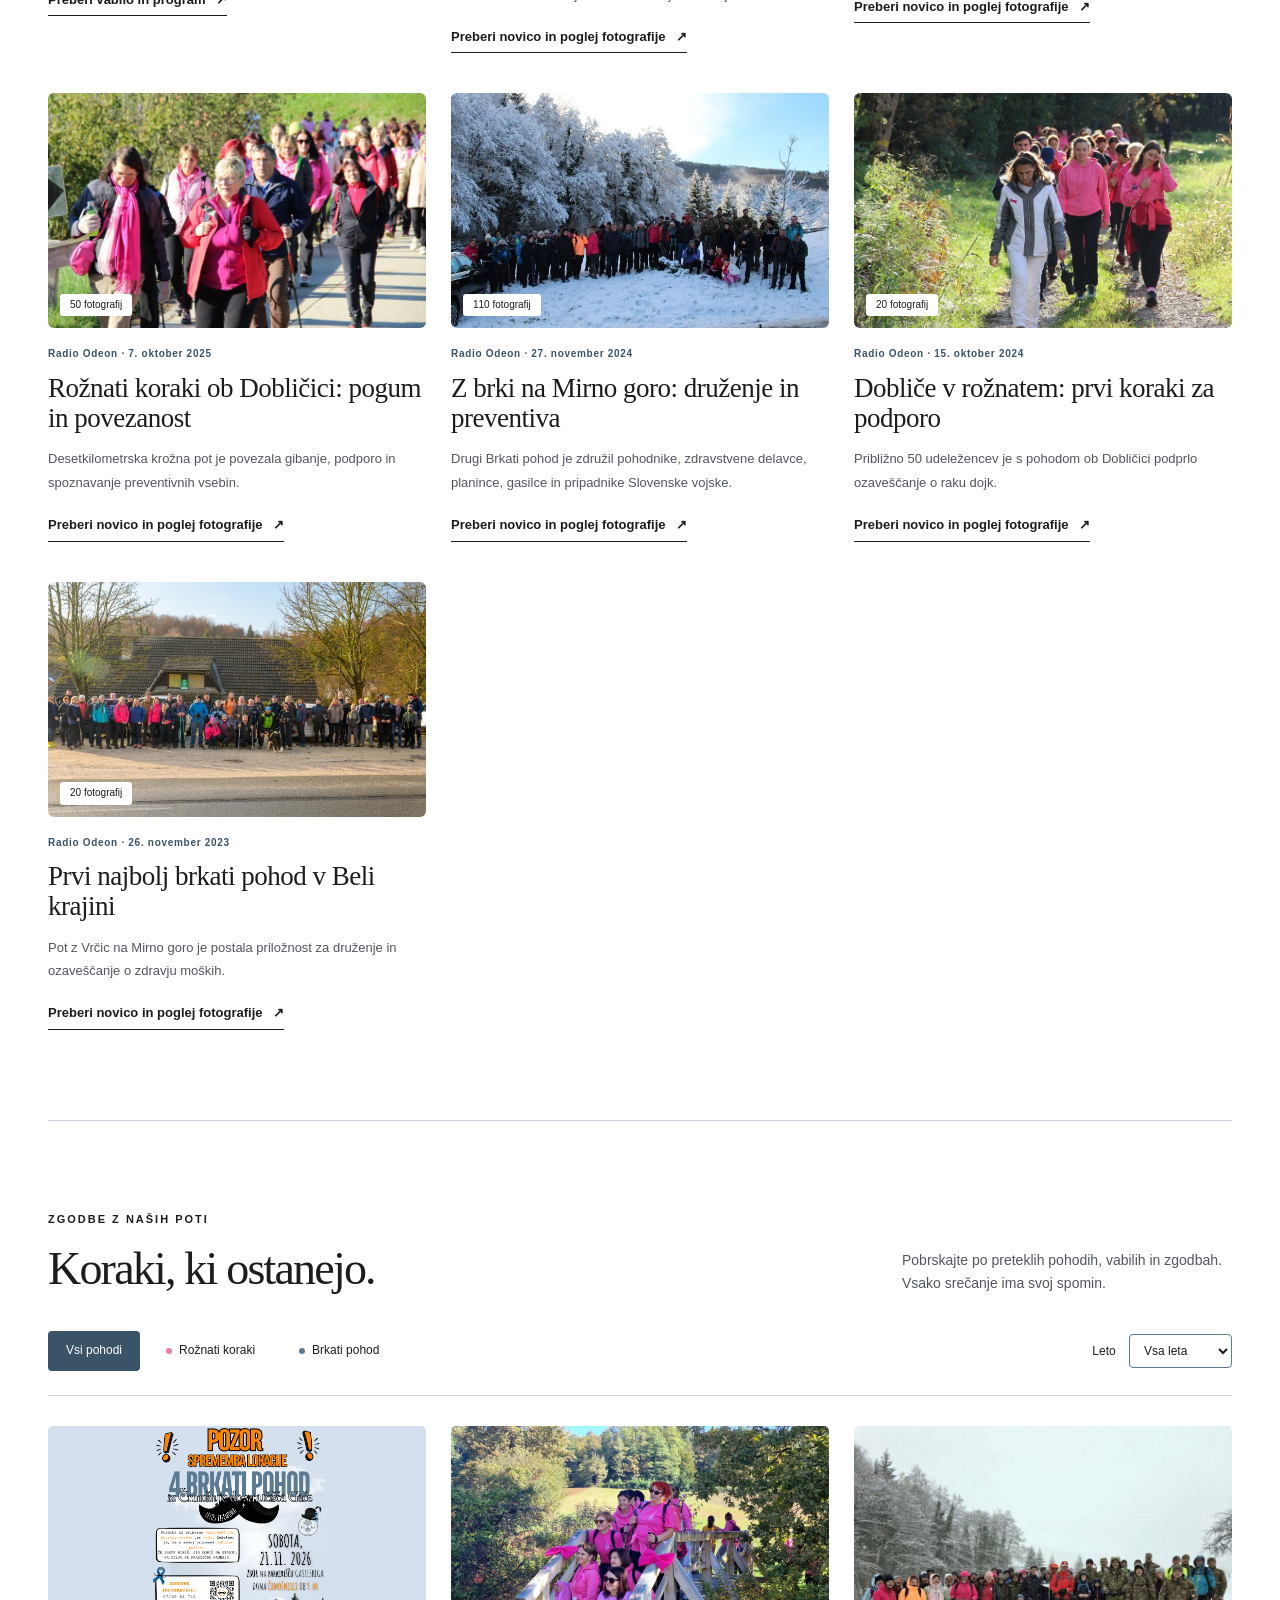
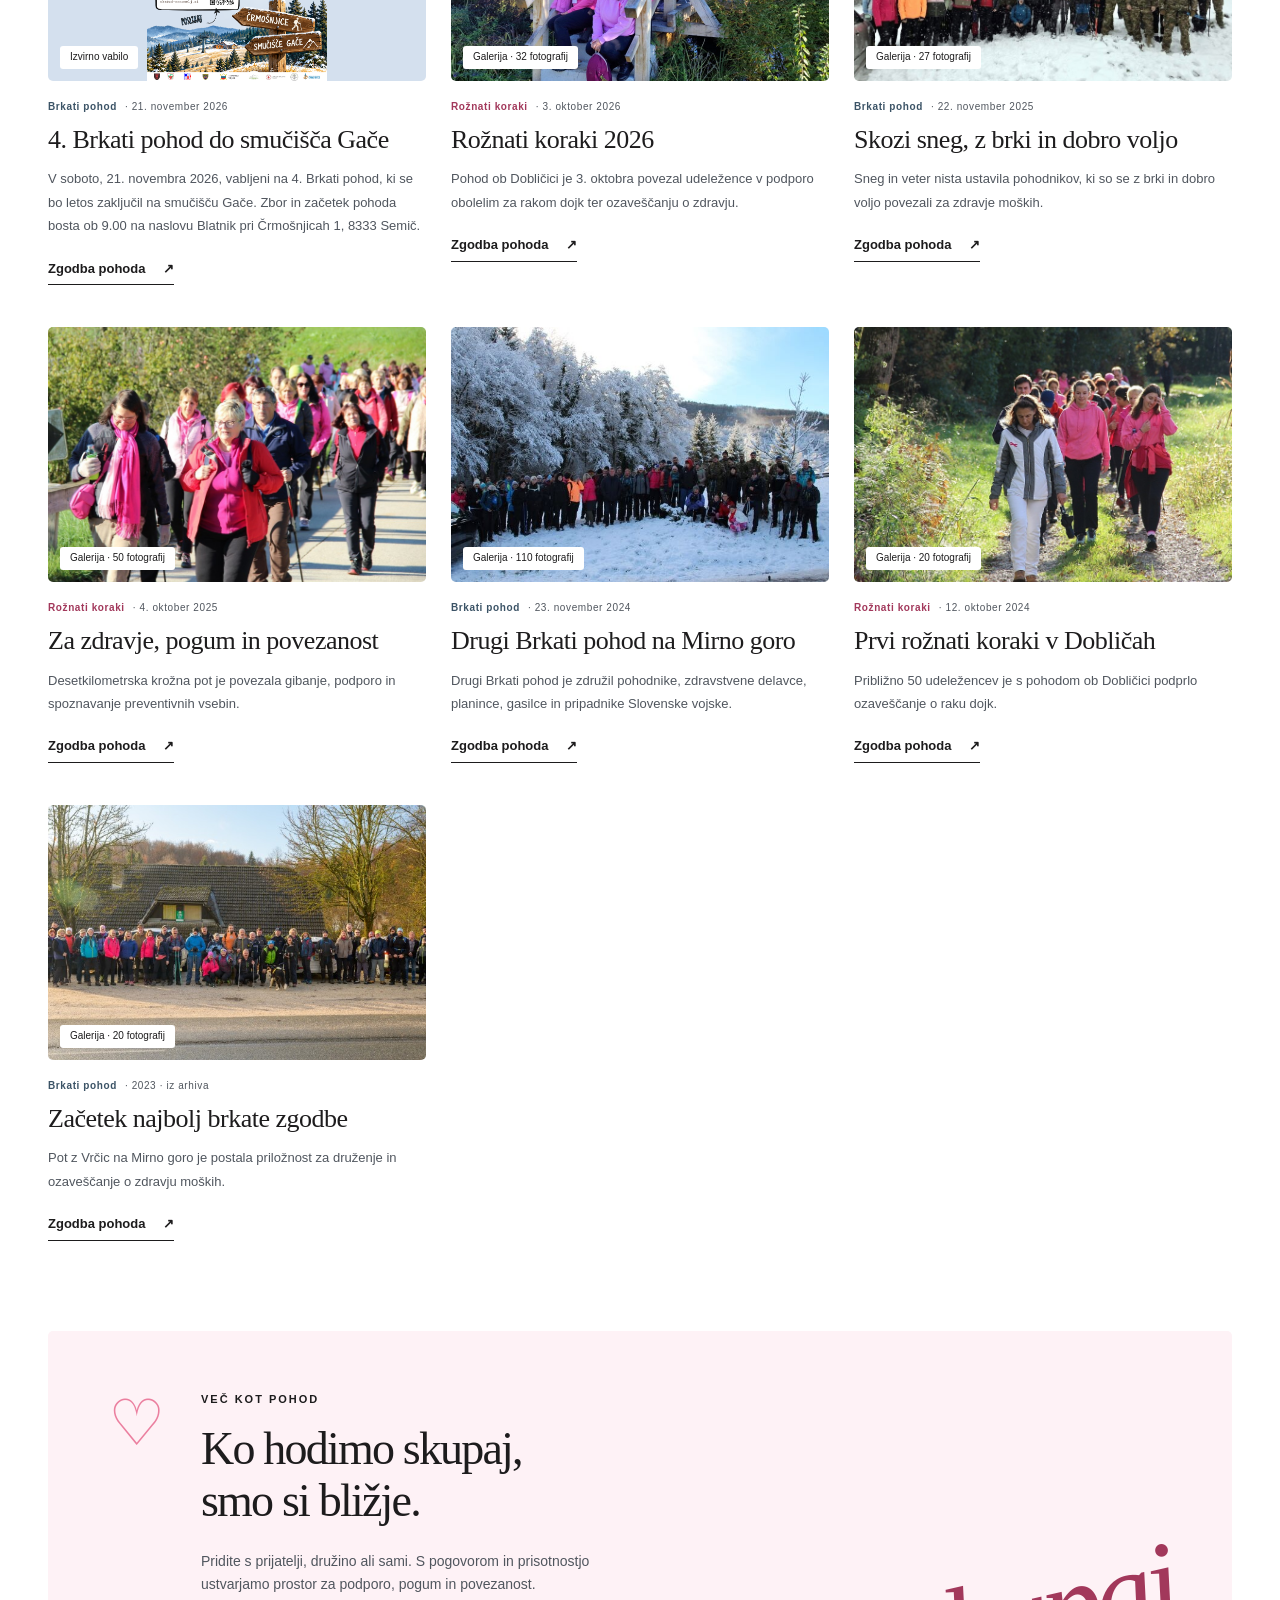
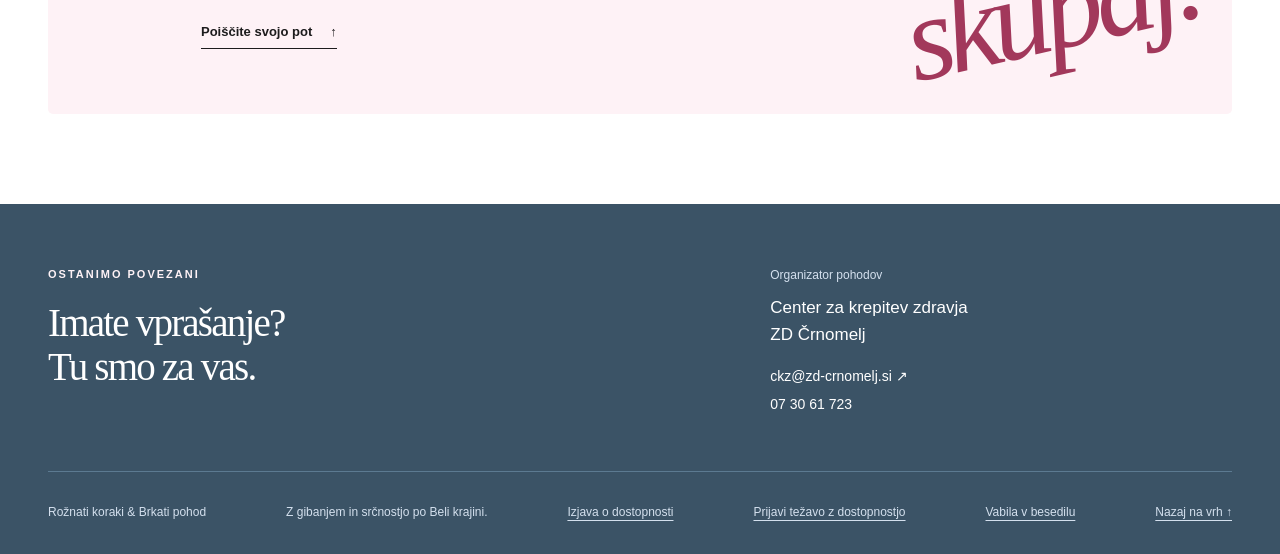
==== commit 1537232d: "FIX: Background removed from blach shirt. Logotip not clickable" ====
--- a/public/index.html
+++ b/public/index.html
@@ -14,7 +14,7 @@
   <link rel="stylesheet" href="vendor/leaflet/leaflet.css">
   <script src="vendor/leaflet/leaflet.js" defer></script>
   <script src="data/routes.js?v=4" defer></script>
-  <script src="js/app.js?v=11" defer></script>
+  <script src="js/app.js?v=12" defer></script>
   <script src="js/routes.js?v=7" defer></script>
 </head>
 <body>
@@ -27,11 +27,11 @@
   <main id="vsebina" tabindex="-1">
     <section class="hero wrap">
       <div class="hero-copy"><p class="eyebrow"><span class="little-dot"></span> BELA KRAJINA · SKUPAJ ZA ZDRAVJE</p><h1>Dva pohoda.<br>En <em>srčen</em><br>namen.</h1><p class="intro">Za zdravje. Za pogum. Drug za drugega.<br>Po poteh Bele krajine širimo zavedanje o zdravju žensk in moških ter podporo vsem, ki jo potrebujejo.</p><div class="hero-actions"><a class="button dark" href="#aktualno">Spremljaj naslednji pohod <span aria-hidden="true">↗</span></a><a class="text-link" href="#pohoda">Spoznaj pohoda <span aria-hidden="true">↓</span></a></div><div class="hero-note"><span aria-hidden="true">♡</span> Majhni koraki. Velika podpora.</div></div>
-      <div class="hero-art" role="group" aria-label="Vabili na Rožnate korake in Brkati pohod"><div class="orbit"></div><span class="art-label">Gibanje nas povezuje.</span><a class="poster poster-pink" href="vabila.html#roznati-2026"><img src="assets/vabila/roznati-2026.webp" alt="Letak Rožnati koraki, 3. oktober 2026" fetchpriority="high"><span>ROŽNATI OKTOBER <b>♡</b></span></a><a class="poster poster-blue" href="vabila.html#brkati-2026"><img src="assets/vabila/brkati-2026.png" alt="Letak 4. Brkati pohod, 21. november 2026"><span>BRKATI NOVEMBER <b>↗</b></span></a><span class="round-note" aria-hidden="true">Na poti<br><em>skupaj.</em></span><p class="art-footnote">Iz našega arhiva vabil</p></div>
+      <div class="hero-art" role="group" aria-label="Vabili na Rožnate korake in Brkati pohod"><div class="orbit"></div><span class="art-label">Gibanje nas povezuje.</span><a class="poster poster-pink" href="vabila.html#roznati-2026" data-event="roznati-2026" aria-haspopup="dialog" aria-controls="event-dialog"><img src="assets/vabila/roznati-2026.webp" alt="Letak Rožnati koraki, 3. oktober 2026" fetchpriority="high"><span>ROŽNATI OKTOBER <b>♡</b></span></a><a class="poster poster-blue" href="vabila.html#brkati-2026" data-event="brkati-2026" aria-haspopup="dialog" aria-controls="event-dialog"><img src="assets/vabila/brkati-2026.png" alt="Letak 4. Brkati pohod, 21. november 2026"><span>BRKATI NOVEMBER <b>↗</b></span></a><span class="round-note" aria-hidden="true">Na poti<br><em>skupaj.</em></span><p class="art-footnote">Iz našega arhiva vabil</p></div>
     </section>
     <div class="values-strip"><div class="wrap"><span>GIBANJE V NARAVI</span><i aria-hidden="true">✳</i><span>OZAVEŠČANJE</span><i aria-hidden="true">✳</i><span>PODPORA IN POVEZOVANJE</span><i aria-hidden="true">✳</i><span>BELA KRAJINA</span></div></div>
     <section id="pohoda" tabindex="-1" class="section wrap"><div class="section-heading"><div><p class="eyebrow">DVE POTI, SKUPNO POSLANSTVO</p><h2>Vsak korak nekaj šteje.</h2></div><p>Pohoda Centra za krepitev zdravja ZD Črnomelj povezujeta gibanje, druženje in pogovor o zdravju.</p></div><div class="walks">
-      <article class="walk pink"><div class="walk-identity"><div><span class="walk-season">01 / ROŽNATI OKTOBER</span><h3>Rožnati <em>koraki</em></h3></div><a class="walk-logo" href="assets/Logo/Roznati%20koraki/Logo_URPORD_Rožnati_koraki.png" target="_blank" rel="noopener" aria-label="Povečaj logotip Rožnatih korakov"><img src="assets/Logo/Roznati%20koraki/Logo_URPORD_Rožnati_koraki.png" alt="Logotip Rožnatih korakov: črna človeška ribica z zemljevidom in rožnato pentljo" width="112" height="112" loading="lazy"></a></div><p>Pohod v podporo ženskam, ki se soočajo z rakom dojk, in spodbuda, da skrbi zase namenimo več pozornosti. Rožnata oblačila in dodatki povežejo pohodnike v vidno sporočilo solidarnosti.</p><div class="walk-meta"><span>↗ Dobliče · ob reki Dobličici</span><span>Gibanje, pogovor in podpora</span></div><button class="text-link" data-walk="roznati">Razišči Rožnate korake <span aria-hidden="true">↗</span></button><a class="walk-route-link" href="#poti" data-show-route="roznati">Pot in datoteka GPX ↗</a></article>
+      <article class="walk pink"><div class="walk-identity"><div><span class="walk-season">01 / ROŽNATI OKTOBER</span><h3>Rožnati <em>koraki</em></h3></div><div class="walk-logo"><img src="assets/Logo/Roznati%20koraki/Logo_URPORD_Rožnati_koraki.png" alt="Logotip Rožnatih korakov: črna človeška ribica z zemljevidom in rožnato pentljo" width="112" height="112" loading="lazy"></div></div><p>Pohod v podporo ženskam, ki se soočajo z rakom dojk, in spodbuda, da skrbi zase namenimo več pozornosti. Rožnata oblačila in dodatki povežejo pohodnike v vidno sporočilo solidarnosti.</p><div class="walk-meta"><span>↗ Dobliče · ob reki Dobličici</span><span>Gibanje, pogovor in podpora</span></div><button class="text-link" data-walk="roznati">Razišči Rožnate korake <span aria-hidden="true">↗</span></button><a class="walk-route-link" href="#poti" data-show-route="roznati">Pot in datoteka GPX ↗</a></article>
       <article class="walk blue"><span class="walk-season">02 / BRKATI NOVEMBER</span><svg class="walk-symbol moustache" viewBox="0 0 120 50" aria-hidden="true"><path d="M60 19C47-2 34 13 29 23 16 34 7 20 4 14-7 53 42 56 60 34 78 56 127 53 116 14 113 20 104 34 91 23 86 13 73-2 60 19Z" fill="currentColor"/></svg><h3>Brkati <em>pohod</em></h3><p>Novembrski pohod odpira pogovor o zdravju moških: o raku prostate in mod ter duševnem zdravju. Brki so simbol podpore, dobra družba pa spremljevalka na poti.</p><div class="walk-meta"><span>↗ Bela krajina · letos smučišče Gače</span><span>Brki dobrodošli, podpora za vse</span></div><button class="text-link" data-walk="brkati">Razišči Brkati pohod <span aria-hidden="true">↗</span></button><a class="walk-route-link" href="#poti" data-show-route="brkati">Začetna in končna točka ↗</a></article>
     </div></section>
     <section id="poti" tabindex="-1" class="section wrap" aria-labelledby="poti-title">
@@ -54,7 +54,7 @@
           <div class="product-copy"><p class="eyebrow">ROŽNATI KORAKI</p><h3>Pulover s kapuco</h3><p>Rožnat pulover z velikim motivom na hrbtu. Črna človeška ribica, zemljevid in rožnata pentlja pripovedujejo zgodbo pohoda.</p></div>
         </article>
         <article class="product-card product-blue product-wide">
-          <div class="product-image"><img src="assets/majice/brkati-pohod/Majica-Brkati_pohod.png" alt="Črna majica Brkatega pohoda z dolgimi rokavi, prikazana spredaj, s strani in zadaj" width="5846" height="2065" loading="lazy"></div>
+          <div class="product-image"><img src="assets/majice/brkati-pohod/Majica-Brkati_pohod-transparent.png" alt="Črna majica Brkatega pohoda z dolgimi rokavi, prikazana spredaj, s strani in zadaj" width="2111" height="745" loading="lazy"></div>
           <div class="product-copy"><p class="eyebrow">BRKATI POHOD</p><h3>Majica z brkatim značajem</h3><p>Črna majica z dolgimi rokavi, motivom na prsih ter belimi brki na rokavu. Oglejte si jo z vseh strani.</p></div>
         </article>
       </div>
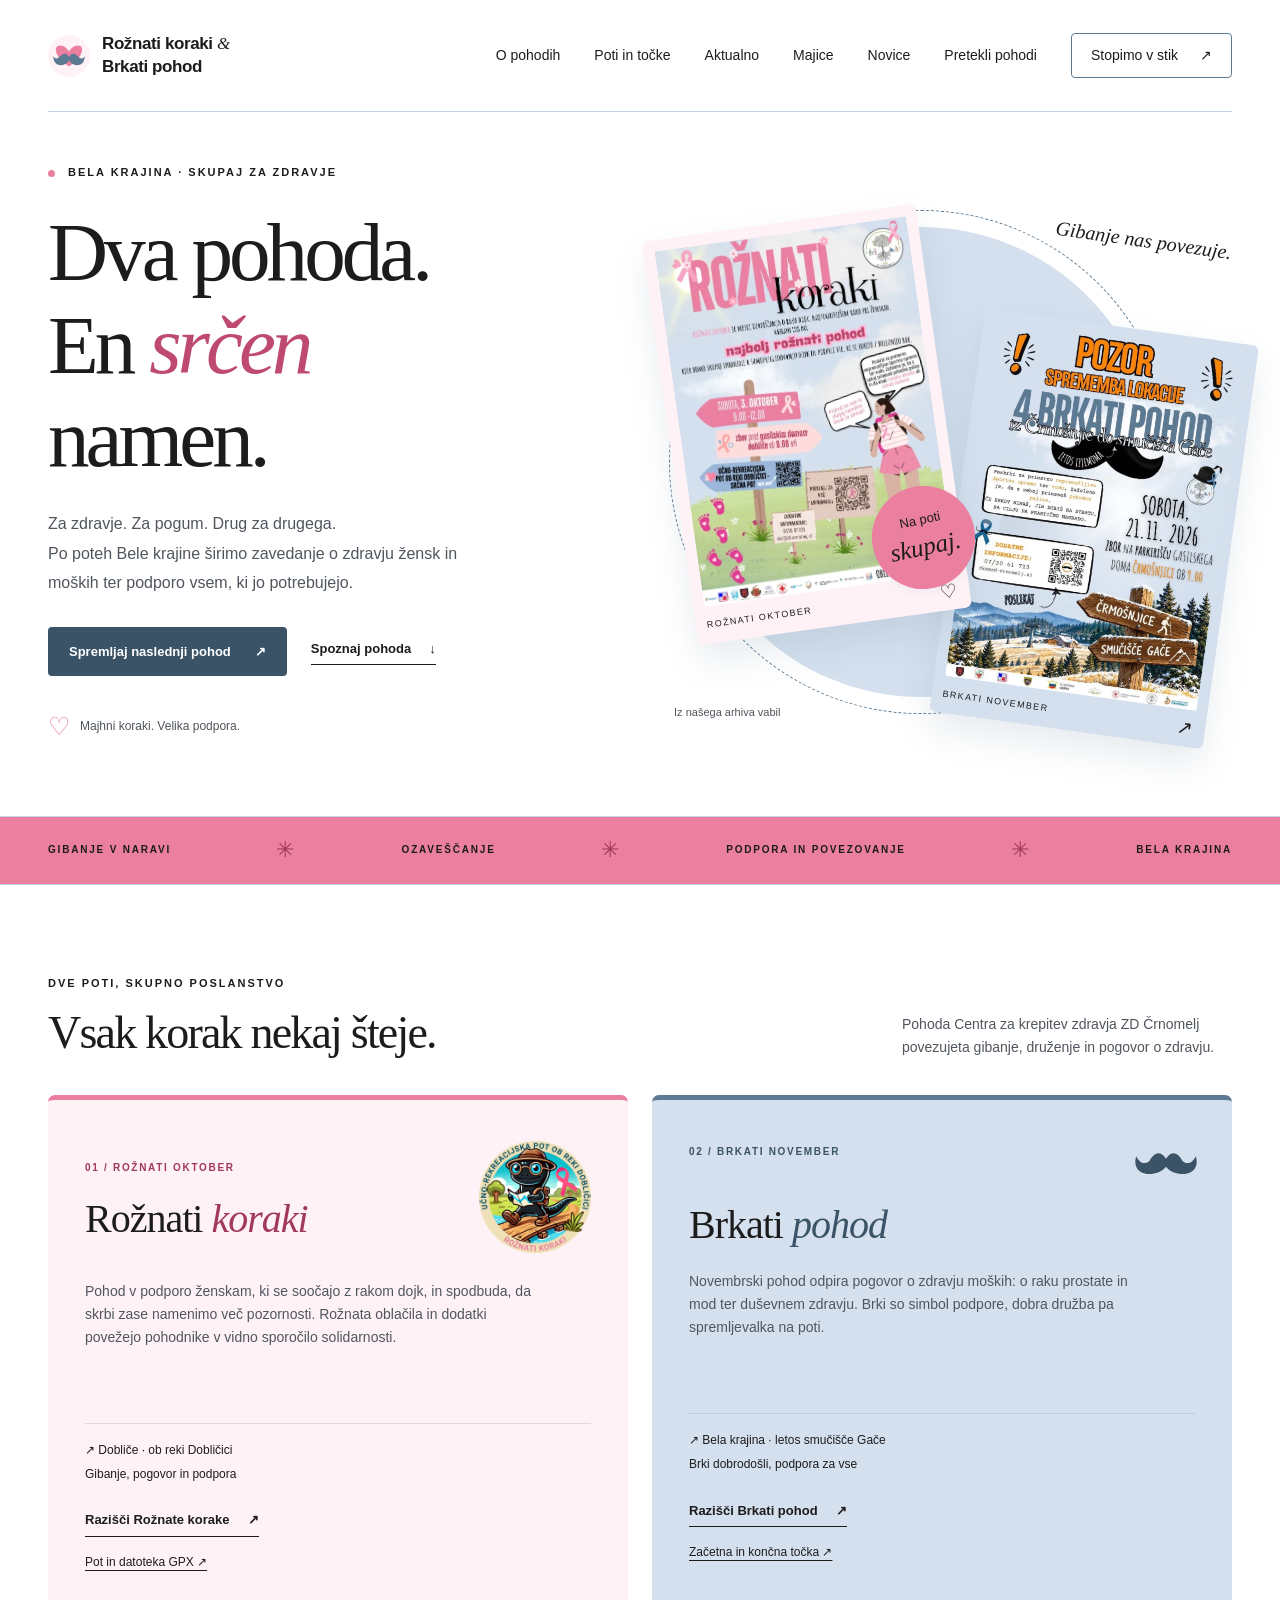
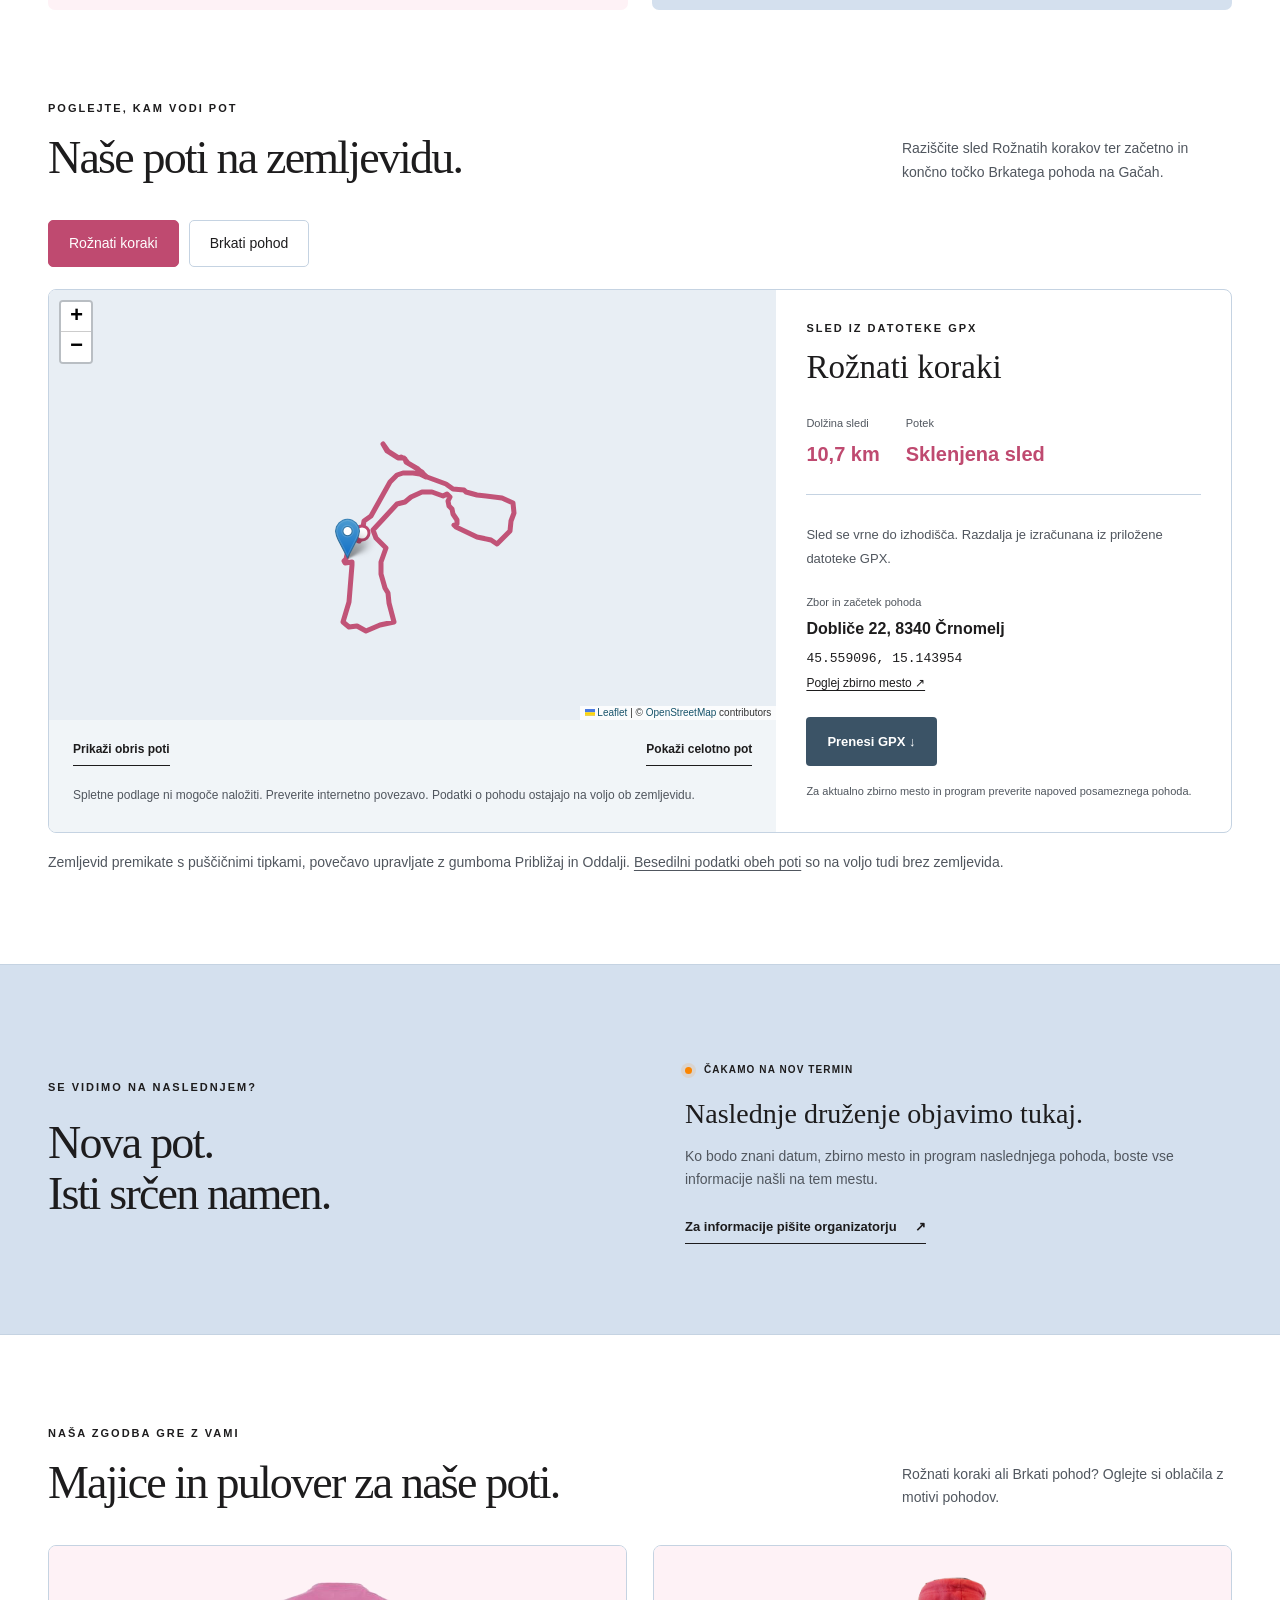
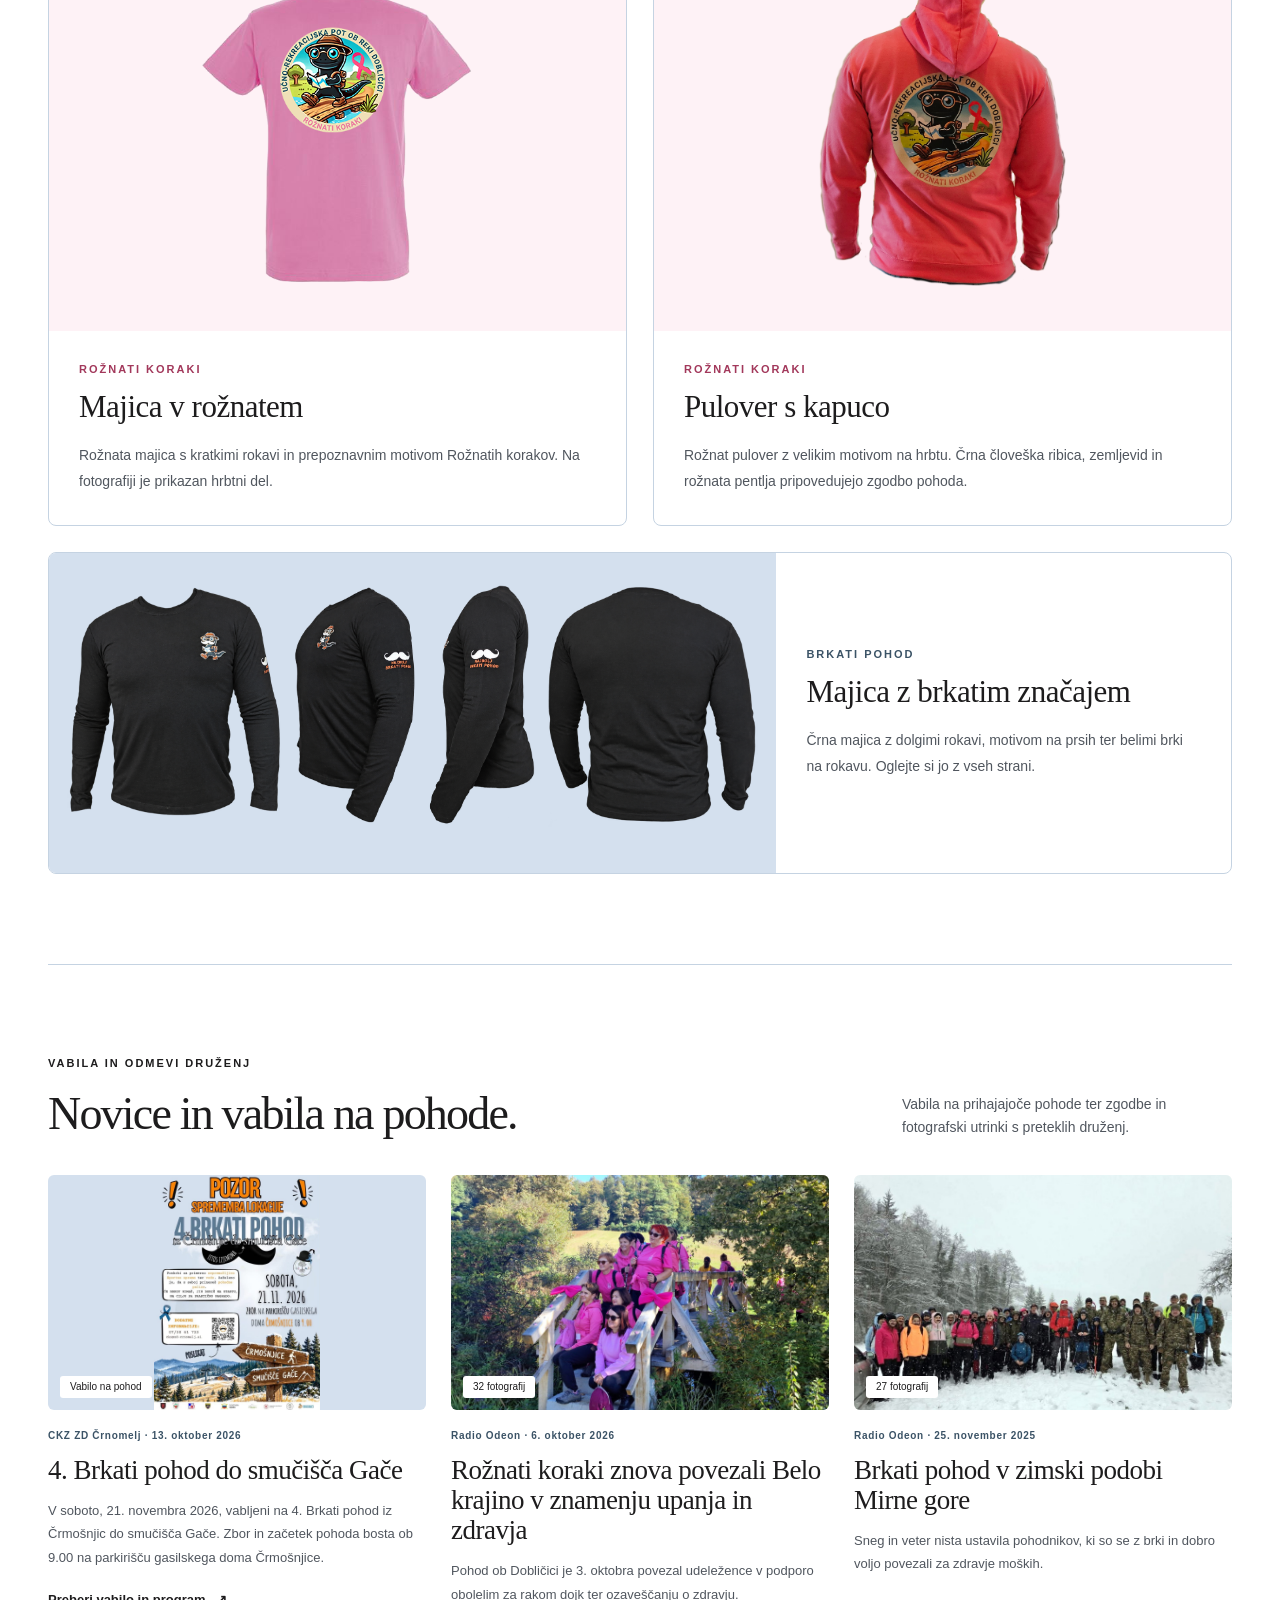
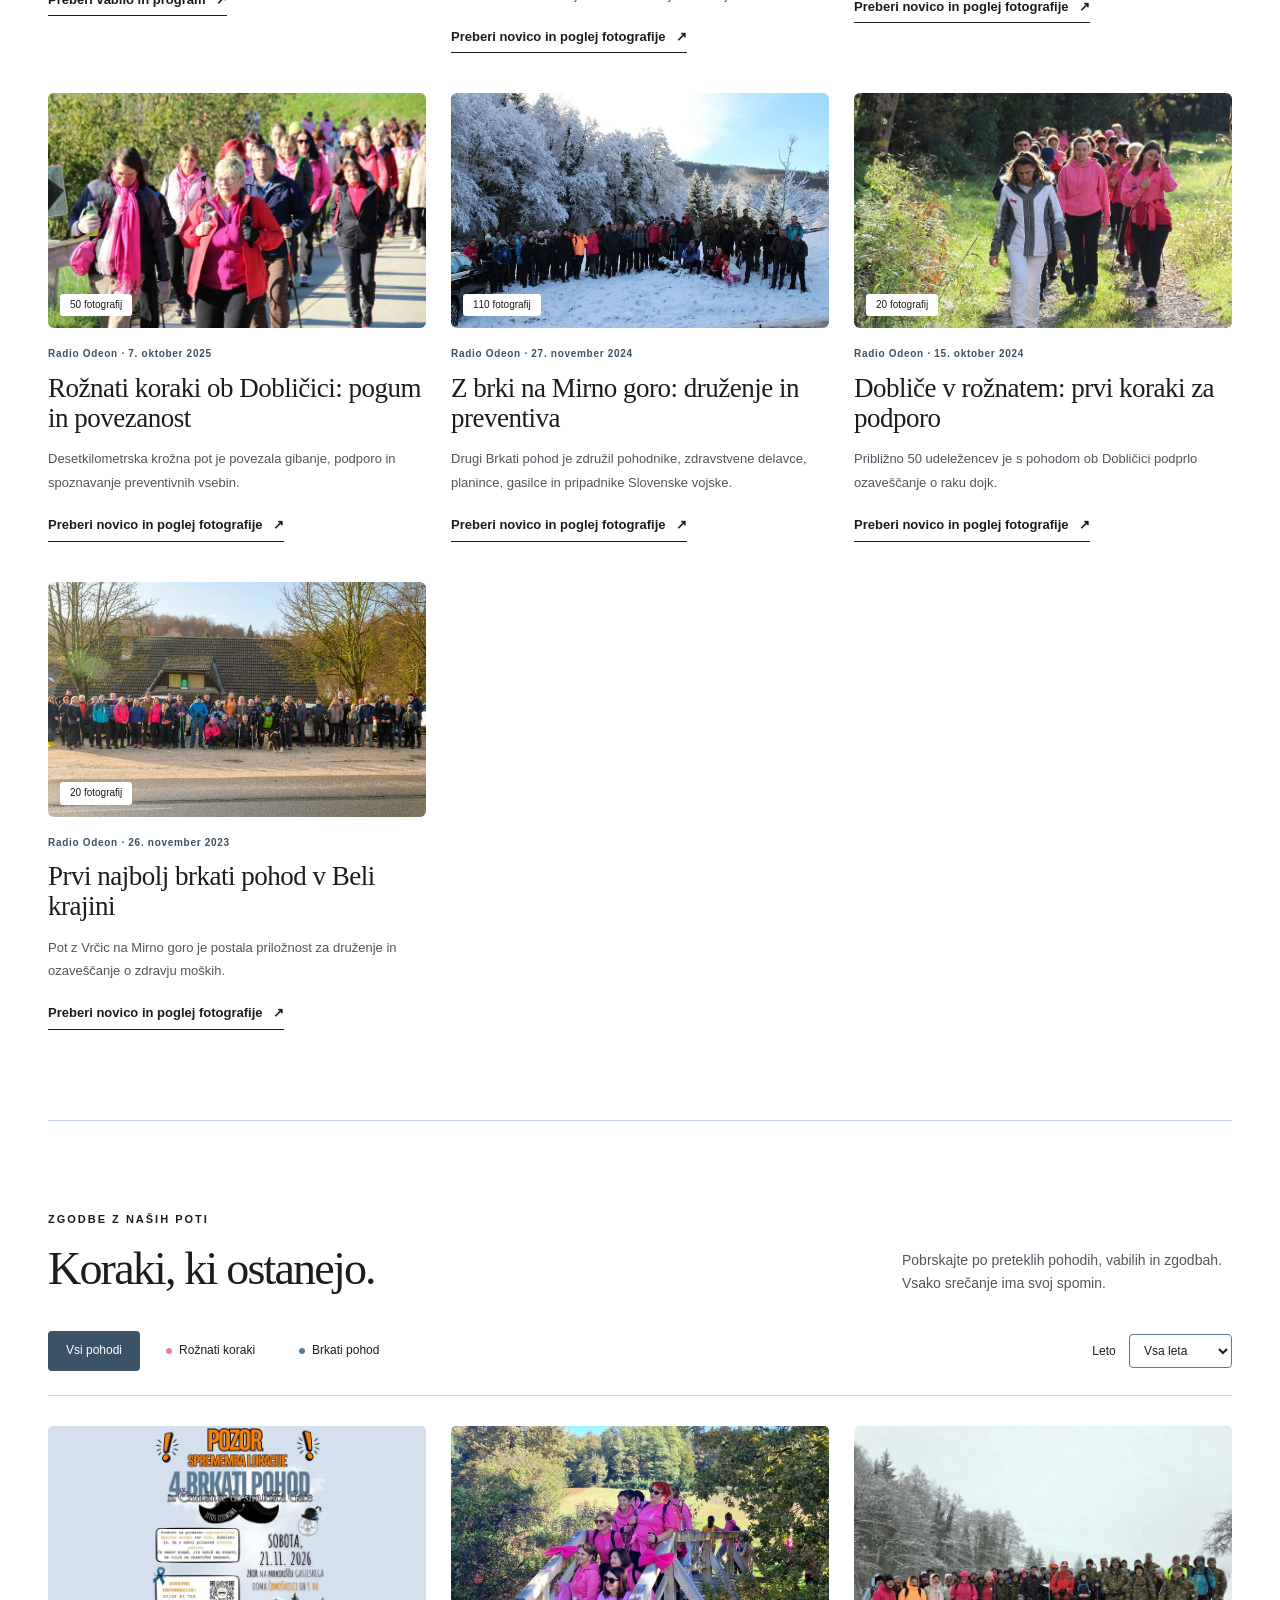
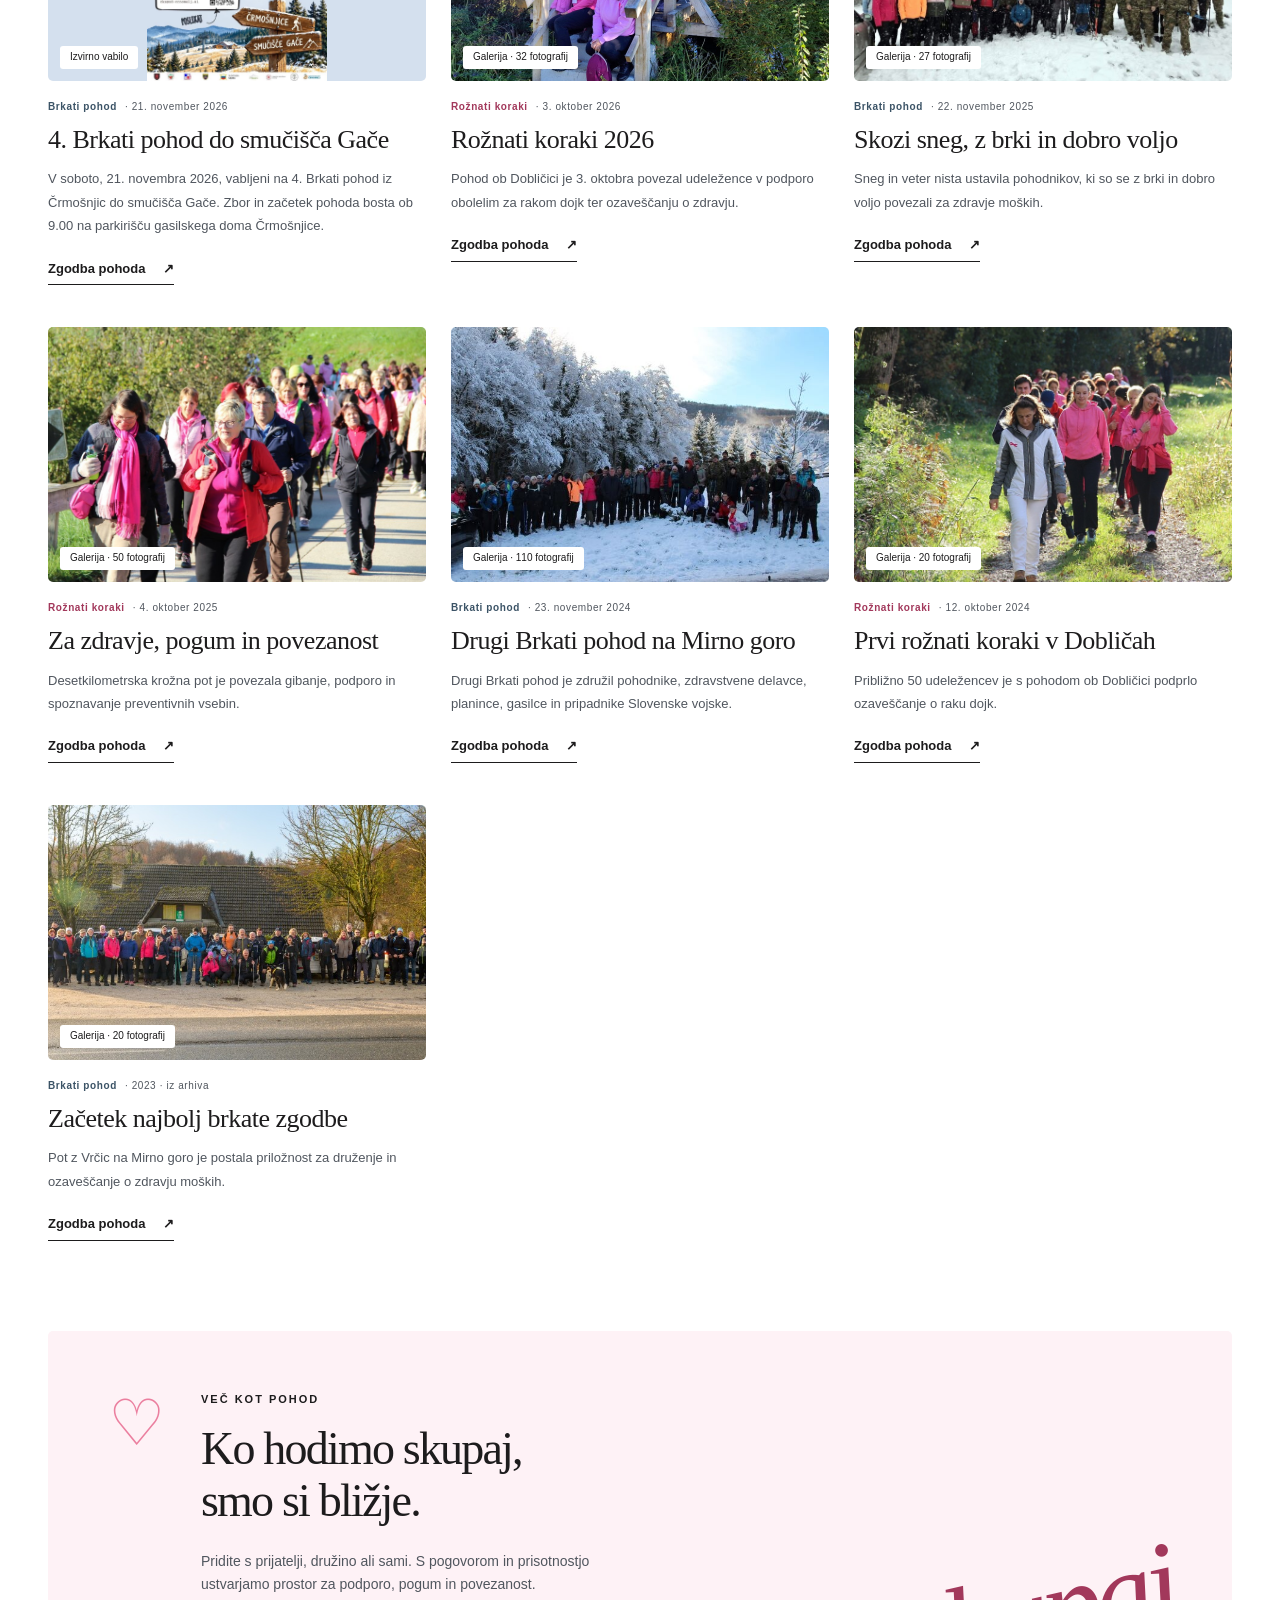
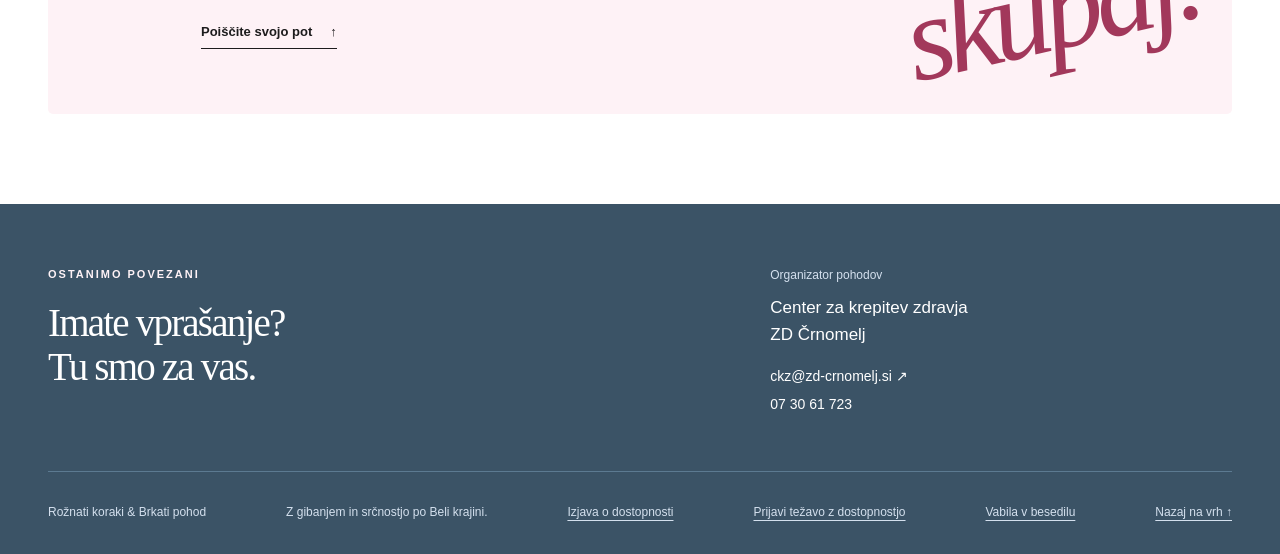
==== commit 0ec1de33: "Update Brkati 2026 invitations and Crmosnjice starting point" ====
--- a/public/index.html
+++ b/public/index.html
@@ -7,14 +7,14 @@
   <meta name="theme-color" content="#d4e0ee">
   <title>Rožnati koraki & Brkati pohod — Skupaj za zdravje</title>
   <link rel="icon" href="assets/branding/mark.svg?v=2" type="image/svg+xml">
-  <link rel="stylesheet" href="css/styles.css?v=11">
+  <link rel="stylesheet" href="css/styles.css?v=12">
   <link rel="stylesheet" href="css/accessibility.css?v=1">
-  <script src="data/events.js?v=9" defer></script>
-  <script src="data/news.js?v=9" defer></script>
+  <script src="data/events.js?v=10" defer></script>
+  <script src="data/news.js?v=10" defer></script>
   <link rel="stylesheet" href="vendor/leaflet/leaflet.css">
   <script src="vendor/leaflet/leaflet.js" defer></script>
-  <script src="data/routes.js?v=4" defer></script>
-  <script src="js/app.js?v=12" defer></script>
+  <script src="data/routes.js?v=5" defer></script>
+  <script src="js/app.js?v=13" defer></script>
   <script src="js/routes.js?v=7" defer></script>
 </head>
 <body>
@@ -27,7 +27,7 @@
   <main id="vsebina" tabindex="-1">
     <section class="hero wrap">
       <div class="hero-copy"><p class="eyebrow"><span class="little-dot"></span> BELA KRAJINA · SKUPAJ ZA ZDRAVJE</p><h1>Dva pohoda.<br>En <em>srčen</em><br>namen.</h1><p class="intro">Za zdravje. Za pogum. Drug za drugega.<br>Po poteh Bele krajine širimo zavedanje o zdravju žensk in moških ter podporo vsem, ki jo potrebujejo.</p><div class="hero-actions"><a class="button dark" href="#aktualno">Spremljaj naslednji pohod <span aria-hidden="true">↗</span></a><a class="text-link" href="#pohoda">Spoznaj pohoda <span aria-hidden="true">↓</span></a></div><div class="hero-note"><span aria-hidden="true">♡</span> Majhni koraki. Velika podpora.</div></div>
-      <div class="hero-art" role="group" aria-label="Vabili na Rožnate korake in Brkati pohod"><div class="orbit"></div><span class="art-label">Gibanje nas povezuje.</span><a class="poster poster-pink" href="vabila.html#roznati-2026" data-event="roznati-2026" aria-haspopup="dialog" aria-controls="event-dialog"><img src="assets/vabila/roznati-2026.webp" alt="Letak Rožnati koraki, 3. oktober 2026" fetchpriority="high"><span>ROŽNATI OKTOBER <b>♡</b></span></a><a class="poster poster-blue" href="vabila.html#brkati-2026" data-event="brkati-2026" aria-haspopup="dialog" aria-controls="event-dialog"><img src="assets/vabila/brkati-2026.png" alt="Letak 4. Brkati pohod, 21. november 2026"><span>BRKATI NOVEMBER <b>↗</b></span></a><span class="round-note" aria-hidden="true">Na poti<br><em>skupaj.</em></span><p class="art-footnote">Iz našega arhiva vabil</p></div>
+      <div class="hero-art" role="group" aria-label="Vabili na Rožnate korake in Brkati pohod"><div class="orbit"></div><span class="art-label">Gibanje nas povezuje.</span><a class="poster poster-pink" href="vabila.html#roznati-2026" data-event="roznati-2026" aria-haspopup="dialog" aria-controls="event-dialog"><img src="assets/vabila/roznati-2026.webp" alt="Letak Rožnati koraki, 3. oktober 2026" fetchpriority="high"><span>ROŽNATI OKTOBER <b>♡</b></span></a><a class="poster poster-blue" href="vabila.html#brkati-2026" data-event="brkati-2026" aria-haspopup="dialog" aria-controls="event-dialog"><img src="assets/vabila/brkati-2026.jpg" alt="Letak 4. Brkati pohod, 21. november 2026"><span>BRKATI NOVEMBER <b>↗</b></span></a><span class="round-note" aria-hidden="true">Na poti<br><em>skupaj.</em></span><p class="art-footnote">Iz našega arhiva vabil</p></div>
     </section>
     <div class="values-strip"><div class="wrap"><span>GIBANJE V NARAVI</span><i aria-hidden="true">✳</i><span>OZAVEŠČANJE</span><i aria-hidden="true">✳</i><span>PODPORA IN POVEZOVANJE</span><i aria-hidden="true">✳</i><span>BELA KRAJINA</span></div></div>
     <section id="pohoda" tabindex="-1" class="section wrap"><div class="section-heading"><div><p class="eyebrow">DVE POTI, SKUPNO POSLANSTVO</p><h2>Vsak korak nekaj šteje.</h2></div><p>Pohoda Centra za krepitev zdravja ZD Črnomelj povezujeta gibanje, druženje in pogovor o zdravju.</p></div><div class="walks">
--- a/public/css/styles.css
+++ b/public/css/styles.css
@@ -59,6 +59,7 @@
 @media(max-width:500px){.route-stage{height:320px}.route-selector button{padding:10px 15px;font-size:13px}.route-details h3{font-size:30px}.route-stats{gap:23px}.route-stats dd{font-size:18px}.route-details{padding:23px}}
 
 .news-image.news-invitation img{object-fit:contain}
+.detail-program{border-top:1px solid var(--line);margin-top:30px;padding-top:28px}.detail-program h3{font-size:26px;margin-bottom:18px}.detail-program-poster{width:100%;height:auto;border-radius:5px}
 
 /* Loading and error messages overlay the reserved image space. */
 .gallery-frame .gallery-loading{position:absolute;inset:auto 12px 12px;margin:0;padding:10px;background:#1d1c1de6;color:#fff;border-radius:4px}
